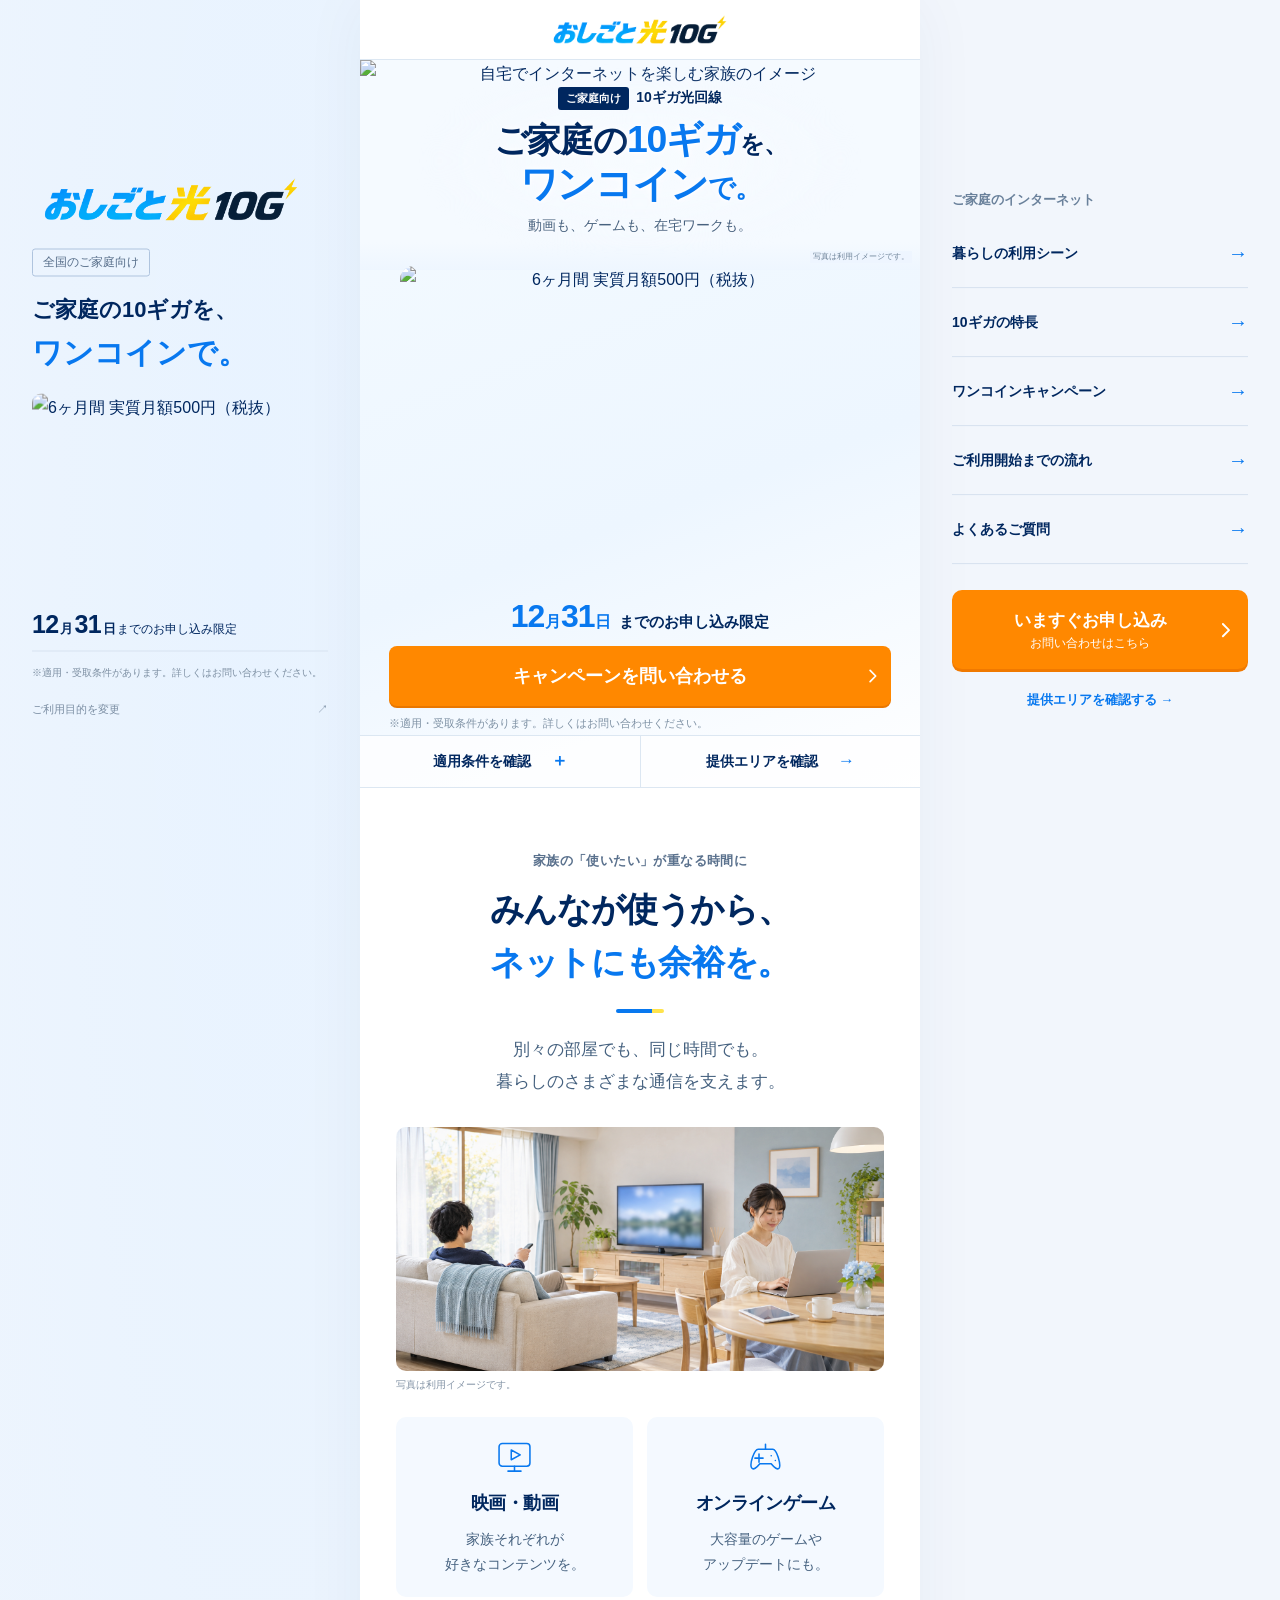
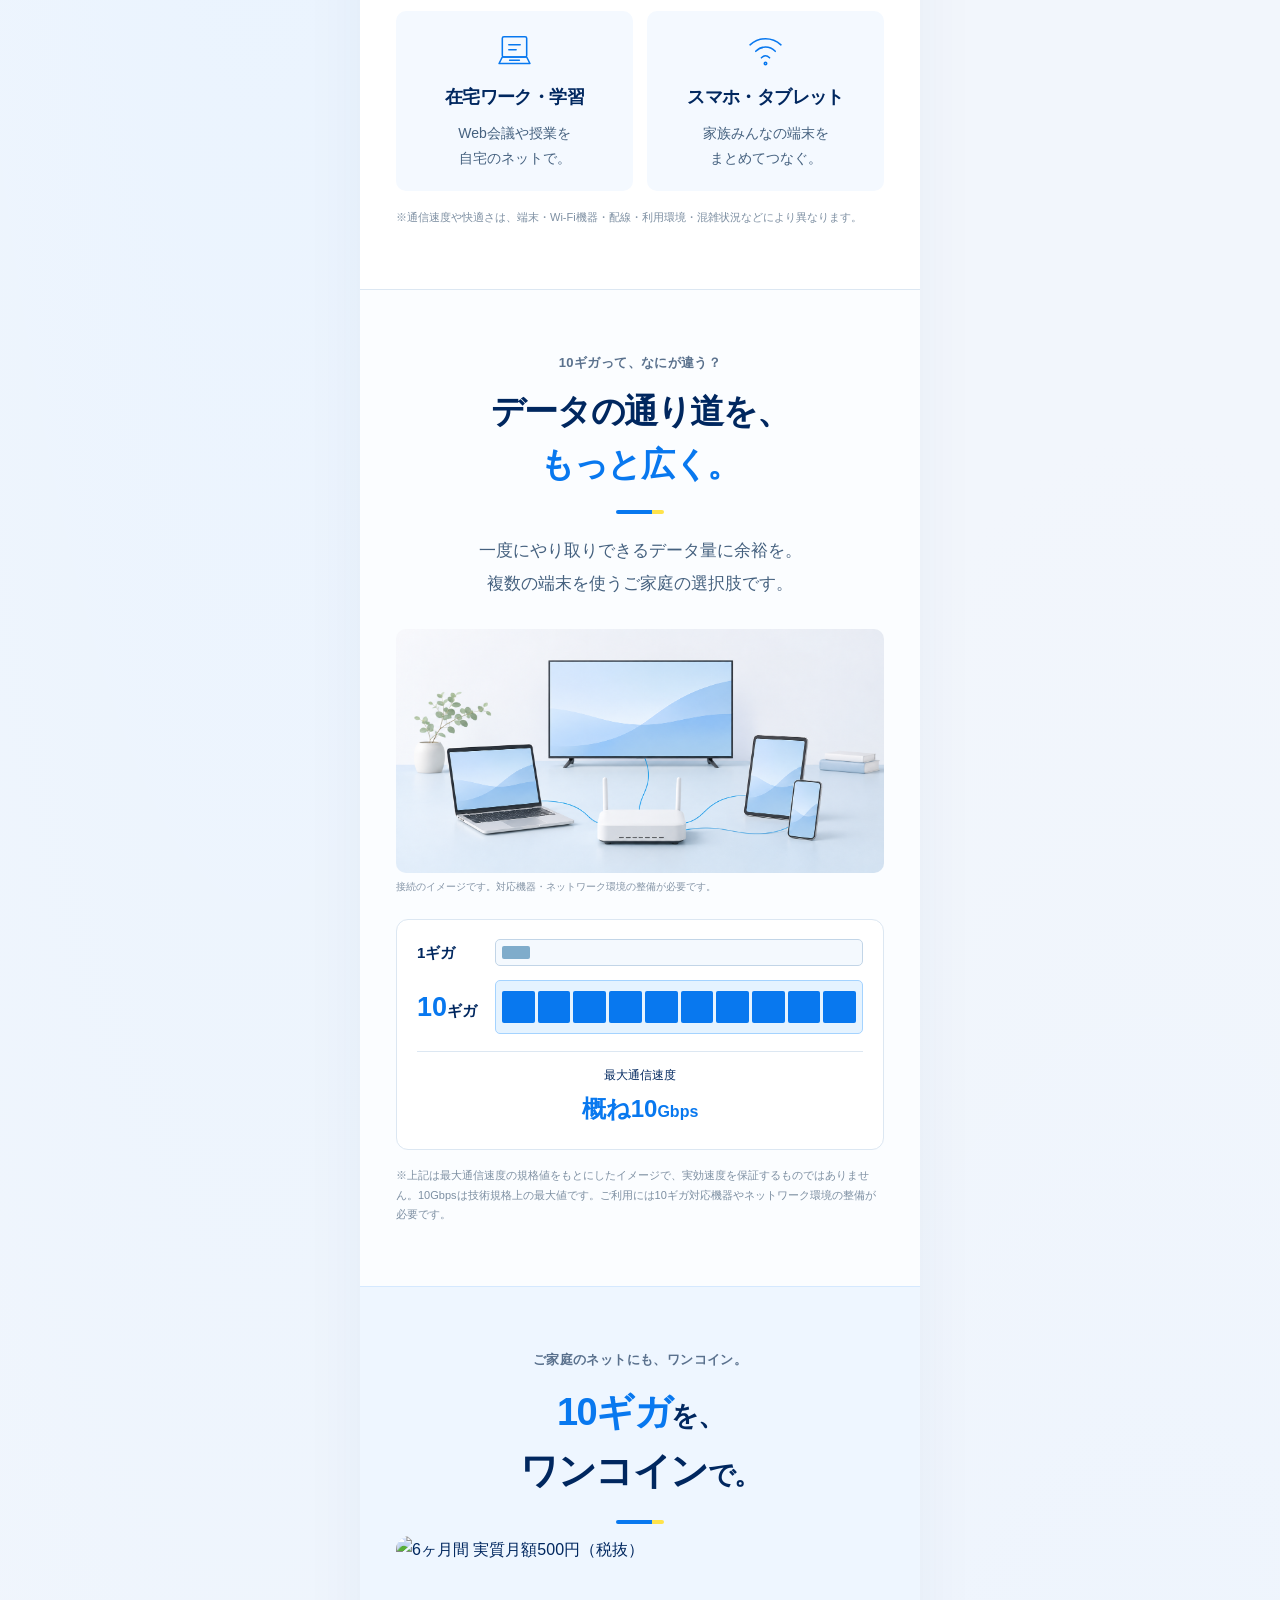
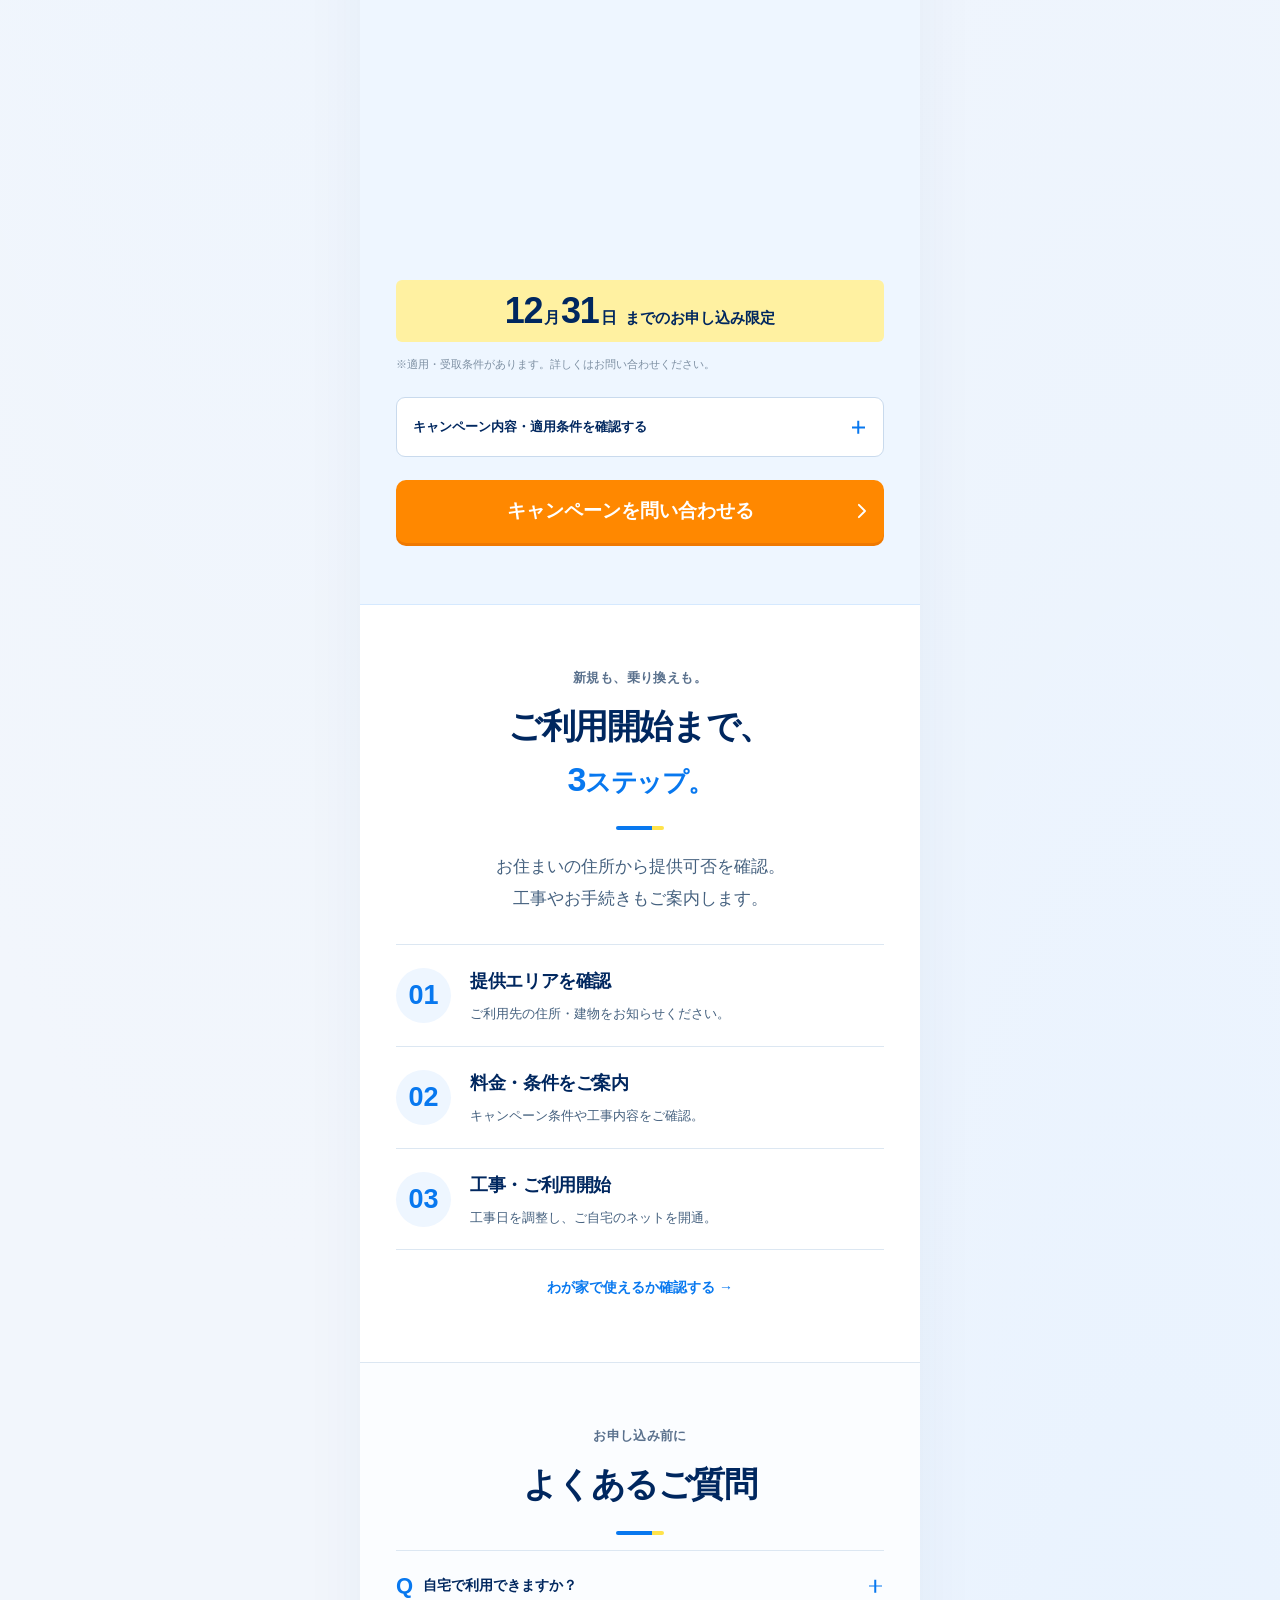
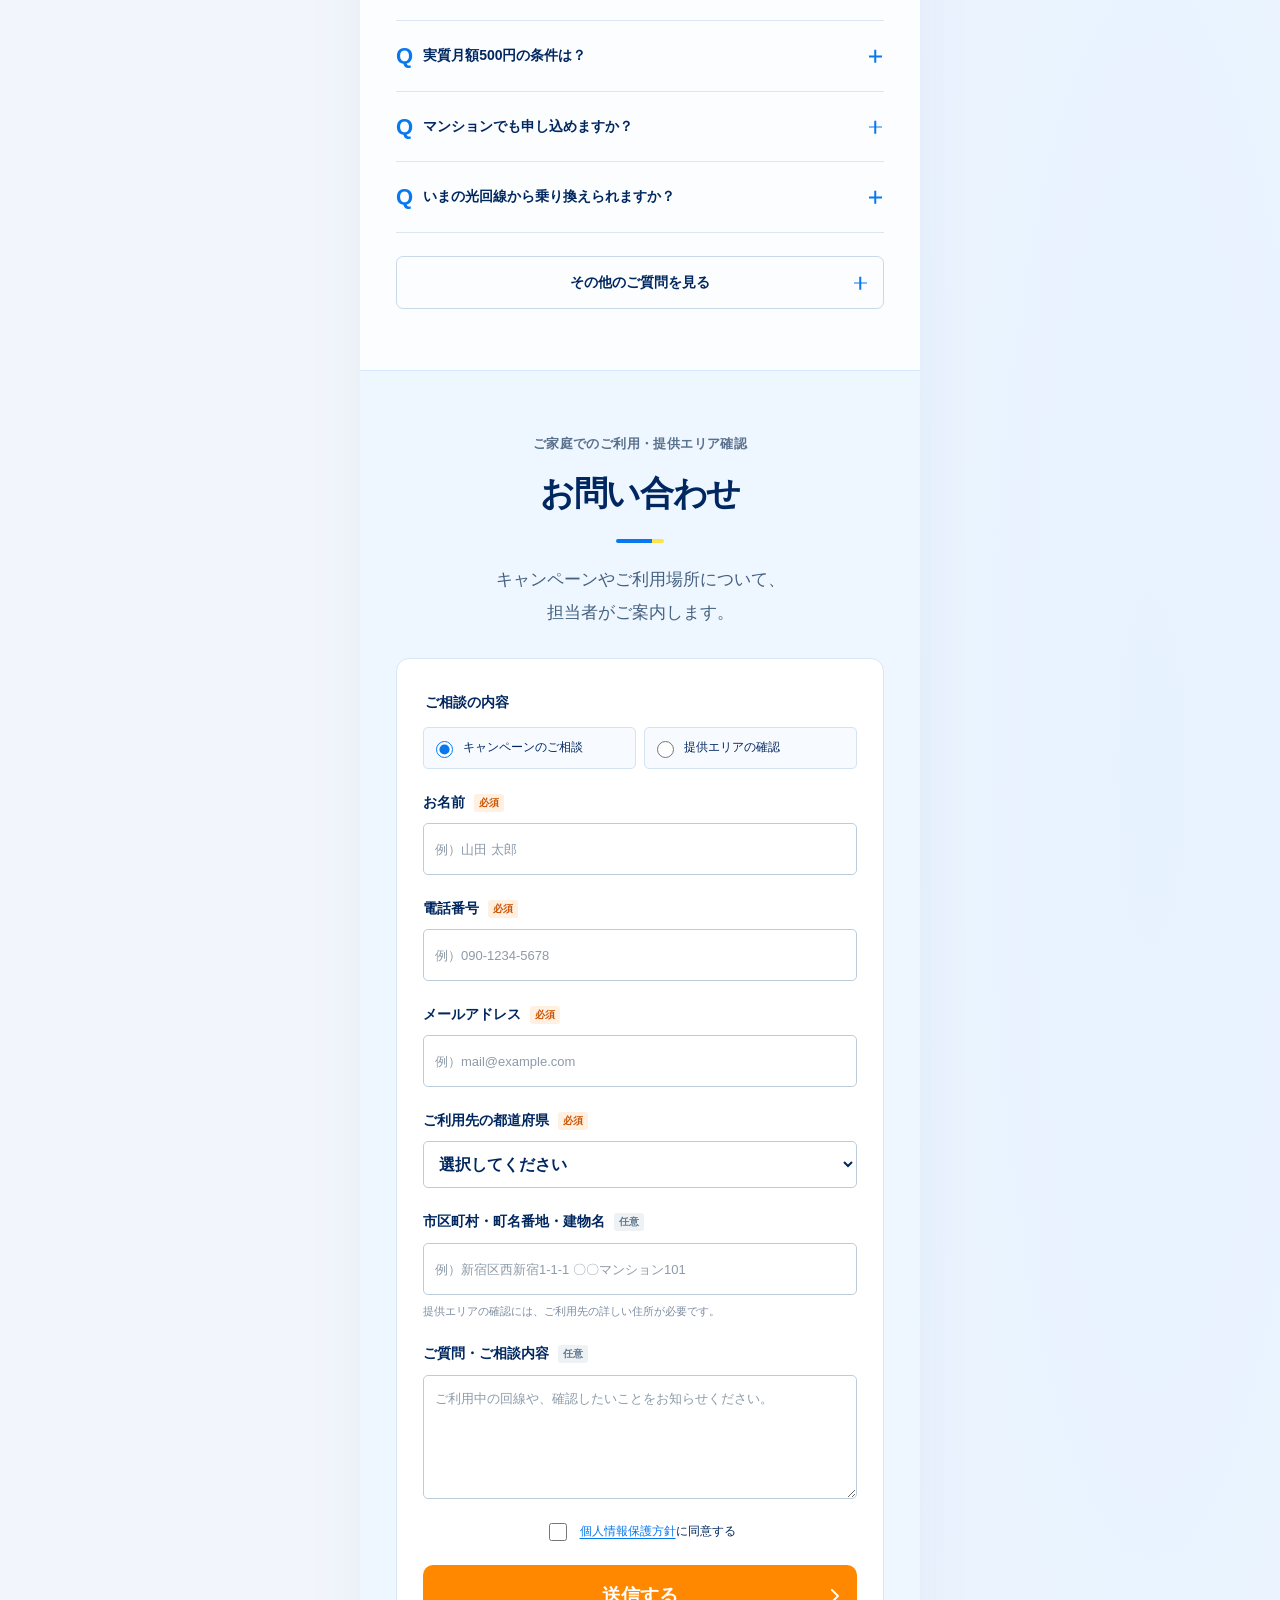
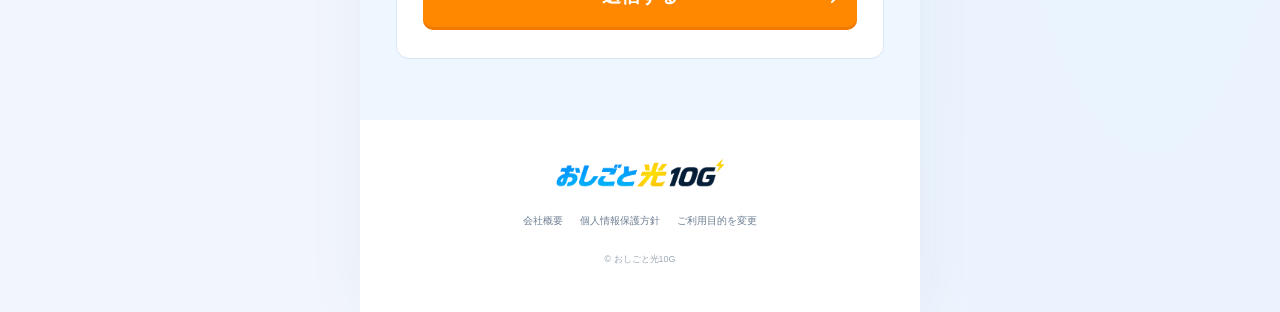
==== household/index.html @ 99aa81a2 "Add nationwide household page and shared form handling" ====
<!doctype html>
<html lang="ja">
<head>
  <meta charset="utf-8">
  <meta name="viewport" content="width=device-width, initial-scale=1">

  <title>ご家庭の10ギガ光回線｜6ヶ月間実質月額500円 おしごと光10G</title>
  <meta name="description" content="動画も、ゲームも、家族みんなのインターネットも。おしごと光10Gのご家庭向けキャンペーン。6ヶ月間実質月額500円（税抜）。適用・受取条件があります。詳しくはお問い合わせください。">
  <link rel="canonical" href="https://oshigoto-hikari.com/household/">
  <link rel="icon" href="../favicon.png">
  <link rel="stylesheet" href="home.css?v=20261106-2">
  <link rel="stylesheet" href="nationwide-offer.css?v=20261109-1">
  <link rel="stylesheet" href="hero-intro.css?v=20261110-4">
  <script src="../audience-config.js?v=20261110-release1" defer></script>
  <script src="home.js?v=20261110-release1" defer></script>
</head>
<body data-campaign-route="nationwide">
  <svg class="svg-definitions" xmlns="http://www.w3.org/2000/svg" aria-hidden="true"><defs>
    <symbol id="arrow" viewBox="0 0 24 24"><path d="m9 5 7 7-7 7"/></symbol>
    <symbol id="play" viewBox="0 0 48 48"><rect x="5" y="8" width="38" height="28" rx="4"/><path d="m20 16 11 6-11 6zM16 42h16m-8-6v6"/></symbol>
    <symbol id="game" viewBox="0 0 48 48"><path d="M15 15h18c5 0 10 19 8 23-2 3-6 0-10-5H17c-4 5-8 8-10 5-3-4 3-23 8-23Z"/><path d="M16 21v10m-5-5h10m10-3h.1m5 6h.1M24 9v6"/></symbol>
    <symbol id="work" viewBox="0 0 48 48"><rect x="9" y="7" width="30" height="25" rx="2"/><path d="M5 40h38l-4-8H9zM18 36h12M17 17h14m-14 6h9"/></symbol>
    <symbol id="wifi" viewBox="0 0 48 48"><path d="M5 17c11-10 27-10 38 0M12 25c7-7 17-7 24 0m-17 8c3-3 7-3 10 0"/><circle cx="24" cy="40" r="1.5"/></symbol>
    <symbol id="check" viewBox="0 0 24 24"><path d="m5 12 4 4L19 6"/></symbol>
  </defs></svg>

  <aside class="desktop-rail left-rail" aria-label="ご家庭向けキャンペーンのご案内">
    <a href="#top" class="rail-logo"><img src="../media-logo.png" alt="おしごと光10G" width="1994" height="373"></a>
    <p class="rail-label">全国のご家庭向け</p>
    <p class="rail-title">ご家庭の10ギガを、<br><em>ワンコインで。</em></p>
    <figure class="nationwide-offer-art nationwide-offer-art--rail"><img src="../assets/nationwide-offer-rich-20261109.png" alt="6ヶ月間 実質月額500円（税抜）" width="1536" height="1024" loading="eager" decoding="async"></figure>
    <p class="rail-deadline"><b><span data-deadline-month>11</span><small>月</small><span data-deadline-day>30</span><small>日</small></b>までのお申し込み限定</p>
    <p class="small-note">※適用・受取条件があります。詳しくはお問い合わせください。</p>
    <a class="purpose-link" href="../?choose=1" data-purpose-link>ご利用目的を変更 <span>↗</span></a>
  </aside>

  <main class="page-column" id="top">
    <header class="site-header"><a href="#top"><img src="../media-logo.png" alt="おしごと光10G" width="1994" height="373"></a><a href="../?choose=1" data-purpose-link>ご利用目的を変更</a></header>

    <section class="hero hero-ad-style" aria-labelledby="hero-heading">
      <div class="hero-copy">
        <p class="hero-audience"><span>ご家庭向け</span> 10ギガ光回線</p>
        <h1 id="hero-heading">ご家庭の<em>10ギガ</em><span class="particle">を、</span><br><span class="hero-catch-main">ワンコイン<span class="particle">で。</span></span></h1>
        <p class="hero-lead">動画も、ゲームも、在宅ワークも。</p>
        <figure class="hero-intro-photo"><img src="../assets/household-hero-family-open-center-20261110.png" alt="自宅でインターネットを楽しむ家族のイメージ" width="1536" height="1024" fetchpriority="high"><figcaption>写真は利用イメージです。</figcaption></figure>
      </div>
      <div class="hero-offer">
        <figure class="nationwide-offer-art nationwide-offer-art--hero"><img src="../assets/nationwide-offer-rich-20261109.png" alt="6ヶ月間 実質月額500円（税抜）" width="1536" height="1024" loading="eager" decoding="async"></figure>
        <p class="deadline"><b><span class="deadline-number" data-deadline-month>11</span><span>月</span><span class="deadline-number" data-deadline-day>30</span><span>日</span></b><span>までのお申し込み限定</span></p>
        <a href="#inquiry" class="cta"><span>キャンペーンを問い合わせる</span><svg><use href="#arrow"/></svg></a>
        <p class="small-note">※適用・受取条件があります。詳しくはお問い合わせください。</p>
      </div>
      <nav class="hero-links" aria-label="キャンペーンの確認"><a href="#campaign-details" data-open-details>適用条件を確認 <span>＋</span></a><a href="#inquiry" data-area-link>提供エリアを確認 <span>→</span></a></nav>
    </section>

    <section class="section everyday-section" id="everyday" aria-labelledby="everyday-heading">
      <div class="section-heading"><p class="eyebrow">家族の「使いたい」が重なる時間に</p><h2 id="everyday-heading">みんなが使うから、<br><em>ネットにも余裕を。</em></h2><p>別々の部屋でも、同じ時間でも。<br>暮らしのさまざまな通信を支えます。</p></div>
      <figure class="section-photo lifestyle-photo"><img src="../media-household-lifestyle-20261106.png" alt="同じリビングでテレビを楽しむ人とノートパソコンを使う人の利用イメージ" width="1536" height="1024" loading="lazy"><figcaption>写真は利用イメージです。</figcaption></figure>
      <div class="usage-grid">
        <article><svg aria-hidden="true"><use href="#play"/></svg><h3>映画・動画</h3><p>家族それぞれが<br>好きなコンテンツを。</p></article>
        <article><svg aria-hidden="true"><use href="#game"/></svg><h3>オンラインゲーム</h3><p>大容量のゲームや<br>アップデートにも。</p></article>
        <article><svg aria-hidden="true"><use href="#work"/></svg><h3>在宅ワーク・学習</h3><p>Web会議や授業を<br>自宅のネットで。</p></article>
        <article><svg aria-hidden="true"><use href="#wifi"/></svg><h3>スマホ・タブレット</h3><p>家族みんなの端末を<br>まとめてつなぐ。</p></article>
      </div>
      <p class="small-note">※通信速度や快適さは、端末・Wi-Fi機器・配線・利用環境・混雑状況などにより異なります。</p>
    </section>

    <section class="section capacity-section" id="speed" aria-labelledby="speed-heading">
      <div class="section-heading"><p class="eyebrow">10ギガって、なにが違う？</p><h2 id="speed-heading">データの通り道を、<br><em>もっと広く。</em></h2><p>一度にやり取りできるデータ量に余裕を。<br>複数の端末を使うご家庭の選択肢です。</p></div>
      <figure class="section-photo devices-photo"><img src="../media-household-devices-20261106.png" alt="ルーターを中心にテレビ、パソコン、タブレット、スマホをつなぐイメージ" width="1536" height="1024" loading="lazy"><figcaption>接続のイメージです。対応機器・ネットワーク環境の整備が必要です。</figcaption></figure>
      <div class="capacity-visual" role="img" aria-label="1ギガと10ギガの通信容量の違いを表すイメージ。最大通信速度の規格値による比較です。"><div class="capacity-row"><span>1ギガ</span><div class="capacity-track small"><i></i></div></div><div class="capacity-row"><span><b>10</b>ギガ</span><div class="capacity-track large"><i></i><i></i><i></i><i></i><i></i><i></i><i></i><i></i><i></i><i></i></div></div><p>最大通信速度 <b>概ね10<span>Gbps</span></b></p></div>
      <p class="small-note">※上記は最大通信速度の規格値をもとにしたイメージで、実効速度を保証するものではありません。10Gbpsは技術規格上の最大値です。ご利用には10ギガ対応機器やネットワーク環境の整備が必要です。</p>
    </section>

    <section class="section campaign-section" id="campaign" aria-labelledby="campaign-heading">
      <div class="section-heading"><p class="eyebrow">ご家庭のネットにも、ワンコイン。</p><h2 id="campaign-heading"><em>10ギガ</em><span class="particle">を、</span><br>ワンコイン<span class="particle">で。</span></h2></div>
      <figure class="nationwide-offer-art nationwide-offer-art--campaign"><img src="../assets/nationwide-offer-rich-20261109.png" alt="6ヶ月間 実質月額500円（税抜）" width="1536" height="1024" loading="lazy" decoding="async"></figure>
      <p class="deadline"><b><span class="deadline-number" data-deadline-month>11</span><span>月</span><span class="deadline-number" data-deadline-day>30</span><span>日</span></b><span>までのお申し込み限定</span></p>
      <p class="small-note">※適用・受取条件があります。詳しくはお問い合わせください。</p>
      <details class="accordion campaign-details" id="campaign-details"><summary>キャンペーン内容・適用条件を確認する<span class="plus" aria-hidden="true"></span></summary><div class="accordion-body"><h3>ご家庭向けキャンペーン</h3><dl class="campaign-table"><div><dt>キャンペーン期間中の実質月額</dt><dd><strong>6ヶ月間 500円（税抜）</strong></dd></div><div><dt>お申し込み期限</dt><dd><span data-deadline-full>11月30日</span>まで</dd></div><div><dt>7ヶ月目以降の料金</dt><dd>お問い合わせ時にご案内</dd></div></dl><h3>適用・受取条件について</h3><p>キャンペーンの適用・受け取りには条件があります。対象となるお申し込み内容、必要な手続きなど、詳しくはお問い合わせください。</p><p>提供可否や工事内容は、ご利用先の住所・建物設備を確認してご案内します。</p></div></details>
      <a class="cta" href="#inquiry"><span>キャンペーンを問い合わせる</span><svg><use href="#arrow"/></svg></a>
    </section>

    <section class="section flow-section" id="flow" aria-labelledby="flow-heading">
      <div class="section-heading"><p class="eyebrow">新規も、乗り換えも。</p><h2 id="flow-heading">ご利用開始まで、<br><em>3<span class="unit">ステップ。</span></em></h2><p>お住まいの住所から提供可否を確認。<br>工事やお手続きもご案内します。</p></div>
      <ol class="steps"><li><span>01</span><div><h3>提供エリアを確認</h3><p>ご利用先の住所・建物をお知らせください。</p></div></li><li><span>02</span><div><h3>料金・条件をご案内</h3><p>キャンペーン条件や工事内容をご確認。</p></div></li><li><span>03</span><div><h3>工事・ご利用開始</h3><p>工事日を調整し、ご自宅のネットを開通。</p></div></li></ol>
      <a class="text-link" href="#inquiry" data-area-link>わが家で使えるか確認する <span>→</span></a>
    </section>

    <section class="section faq-section" id="faq" aria-labelledby="faq-heading">
      <div class="section-heading"><p class="eyebrow">お申し込み前に</p><h2 id="faq-heading">よくあるご質問</h2></div>
      <div class="faq-list">
        <details class="accordion"><summary><span class="q">Q</span>自宅で利用できますか？<span class="plus" aria-hidden="true"></span></summary><div class="accordion-body"><p>ご家庭での新規導入・お乗り換えをご相談いただけます。提供エリア内でも、お住まいの住所や建物設備により提供できない場合があります。まずはご利用先の住所をお知らせください。</p></div></details>
        <details class="accordion"><summary><span class="q">Q</span>実質月額500円の条件は？<span class="plus" aria-hidden="true"></span></summary><div class="accordion-body"><p>6ヶ月間実質月額500円（税抜）のキャンペーンです。適用・受取条件があります。お申し込み期限は<span data-deadline-full>11月30日</span>までです。対象となるお申し込み内容や、必要な手続きなどはお問い合わせ時にご案内します。</p><a href="#campaign-details" class="text-link" data-open-details>キャンペーン条件を確認する →</a></div></details>
        <details class="accordion"><summary><span class="q">Q</span>マンションでも申し込めますか？<span class="plus" aria-hidden="true"></span></summary><div class="accordion-body"><p>集合住宅でのご利用もご相談いただけます。提供可否や必要な工事は、住所・建物設備・配線状況などを確認してご案内します。賃貸住宅では、工事について管理会社や所有者の許可が必要になる場合があります。</p></div></details>
        <details class="accordion"><summary><span class="q">Q</span>いまの光回線から乗り換えられますか？<span class="plus" aria-hidden="true"></span></summary><div class="accordion-body"><p>お乗り換えもご相談いただけます。現在の回線や契約内容によって、手続きや工事の要否が異なります。ご利用中のサービス名をお知らせください。現在の回線は、切り替え方法をご確認のうえ解約手続きを進めてください。</p></div></details>
      </div>
      <details class="more-faq"><summary>その他のご質問を見る <span class="plus" aria-hidden="true"></span></summary><div class="faq-list">
        <details class="accordion"><summary><span class="q">Q</span>10ギガなら常に10Gbpsで使えますか？<span class="plus" aria-hidden="true"></span></summary><div class="accordion-body"><p>10Gbpsは技術規格上の最大値です。実効速度は、端末・配線・Wi-Fi機器・利用環境・混雑状況などによって変わり、常に10Gbpsで通信できることを保証するものではありません。</p></div></details>
        <details class="accordion"><summary><span class="q">Q</span>手持ちのルーターを使えますか？<span class="plus" aria-hidden="true"></span></summary><div class="accordion-body"><p>10ギガの通信に対応したルーターや配線などが必要です。現在の機器を使えるかは機種・接続方式によって異なるため、ご利用機器をお知らせください。</p></div></details>
        <details class="accordion"><summary><span class="q">Q</span>スマホやテレビもつなげられますか？<span class="plus" aria-hidden="true"></span></summary><div class="accordion-body"><p>Wi-Fiや有線LANに対応したスマホ、タブレット、テレビ、ゲーム機などの利用を想定しています。機器ごとの対応状況や設定、ネットワーク環境の整備が必要です。</p></div></details>
        <details class="accordion"><summary><span class="q">Q</span>開通までどのくらいかかりますか？<span class="plus" aria-hidden="true"></span></summary><div class="accordion-body"><p>ご利用先の設備や工事の混雑状況などによって異なります。お住まいの住所、ご希望の利用開始時期をお知らせいただき、工事日程を確認してご案内します。</p></div></details>
        <details class="accordion"><summary><span class="q">Q</span>7ヶ月目以降の料金は？<span class="plus" aria-hidden="true"></span></summary><div class="accordion-body"><p>7ヶ月目以降の月額料金や、契約に関する費用はお問い合わせ時にまとめてご案内します。お申し込み前に、適用条件とあわせてご確認ください。</p></div></details>
        <details class="accordion"><summary><span class="q">Q</span>問い合わせ時に何を伝えればよいですか？<span class="plus" aria-hidden="true"></span></summary><div class="accordion-body"><p>ご利用予定の住所、現在の回線、ご希望の利用開始時期をお知らせいただくとスムーズです。工事や機器について気になることがあれば、あわせてお伝えください。</p></div></details>
      </div></details>
    </section>

    <section class="section inquiry-section" id="inquiry" aria-labelledby="inquiry-heading">
      <div class="section-heading"><p class="eyebrow">ご家庭でのご利用・提供エリア確認</p><h2 id="inquiry-heading">お問い合わせ</h2><p>キャンペーンやご利用場所について、<br>担当者がご案内します。</p></div>
      <form id="household-form" class="household-form" action="#" method="post" data-webhook="https://hooks.zapier.com/hooks/catch/12525485/4hcni68/">
        <fieldset class="inquiry-types"><legend>ご相談の内容</legend><label><input type="radio" name="inquiryType" value="consultation" checked><span>キャンペーンのご相談</span></label><label><input type="radio" name="inquiryType" value="area"><span>提供エリアの確認</span></label></fieldset>
        <label for="home-name">お名前 <span class="required">必須</span><input id="home-name" name="name" autocomplete="name" placeholder="例）山田 太郎" maxlength="100" required></label>
        <label for="home-phone">電話番号 <span class="required">必須</span><input id="home-phone" name="phone" type="tel" autocomplete="tel" placeholder="例）090-1234-5678" maxlength="25" required></label>
        <label for="home-email">メールアドレス <span class="required">必須</span><input id="home-email" name="email" type="email" autocomplete="email" placeholder="例）mail@example.com" maxlength="200" required></label>
        <label for="home-prefecture">ご利用先の都道府県 <span class="required">必須</span><select id="home-prefecture" name="prefecture" autocomplete="address-level1" required><option value="">選択してください</option></select></label>
        <label for="home-address">市区町村・町名番地・建物名 <span id="address-required" class="optional">任意</span><input id="home-address" name="address" autocomplete="street-address" placeholder="例）新宿区西新宿1-1-1 〇〇マンション101" maxlength="300"></label>
        <p class="field-note">提供エリアの確認には、ご利用先の詳しい住所が必要です。</p>
        <label for="home-message">ご質問・ご相談内容 <span class="optional">任意</span><textarea id="home-message" name="message" rows="4" placeholder="ご利用中の回線や、確認したいことをお知らせください。" maxlength="2000"></textarea></label>
        <label class="privacy-check"><input type="checkbox" name="privacyConsent" required><span><a href="https://012grp.co.jp/policy" target="_blank" rel="noopener noreferrer">個人情報保護方針</a>に同意する</span></label>
        <input type="hidden" name="audience_type" value="personal"><input type="hidden" name="campaign_route" value="nationwide"><input type="hidden" name="ads_conversion_eligible" value="false">
        <p class="form-status" role="status" aria-live="polite"></p>
        <button class="cta submit-cta" type="submit"><span>送信する</span><svg><use href="#arrow"/></svg></button>
      </form>
    </section>
    <footer class="site-footer"><img src="../media-logo.png" alt="おしごと光10G" width="1994" height="373" loading="lazy"><nav aria-label="運営情報"><a href="https://012cloud.jp/company" target="_blank" rel="noopener noreferrer">会社概要</a><a href="https://012grp.co.jp/policy" target="_blank" rel="noopener noreferrer">個人情報保護方針</a><a href="../?choose=1" data-purpose-link>ご利用目的を変更</a></nav><small>© おしごと光10G</small></footer>
  </main>

  <aside class="desktop-rail right-rail" aria-label="ページ内メニュー"><p class="rail-menu-title">ご家庭のインターネット</p><nav><a href="#everyday">暮らしの利用シーン <span>→</span></a><a href="#speed">10ギガの特長 <span>→</span></a><a href="#campaign">ワンコインキャンペーン <span>→</span></a><a href="#flow">ご利用開始までの流れ <span>→</span></a><a href="#faq">よくあるご質問 <span>→</span></a></nav><a class="cta rail-cta" href="#inquiry"><span>いますぐお申し込み<small>お問い合わせはこちら</small></span><svg><use href="#arrow"/></svg></a><a class="rail-area" href="#inquiry" data-area-link>提供エリアを確認する →</a></aside>
  <div class="mobile-sticky"><a href="#inquiry" class="sticky-area" data-area-link>提供エリアを<br><strong>確認する</strong></a><a href="#inquiry" class="sticky-cta"><strong>いますぐお申し込み</strong><span>お問い合わせはこちら</span><svg><use href="#arrow"/></svg></a></div>
</body>
</html>
---- household/home.css ----
@charset "UTF-8";
:root{--navy:#00275f;--blue:#0878ef;--pale:#eef6ff;--yellow:#ffe34b;--orange:#ff8800;--ink:#45617f;--line:#dce7f2;--font:"Noto Sans JP","Hiragino Kaku Gothic ProN","Hiragino Sans",Meiryo,sans-serif}
*{box-sizing:border-box}html{scroll-behavior:smooth;scroll-padding-top:28px}body{margin:0;background:#f1f6fc;color:var(--navy);font-family:var(--font);font-feature-settings:"palt";line-height:1.8;-webkit-text-size-adjust:100%}a{color:inherit;text-decoration:none}a,button,input,textarea,select,summary{-webkit-tap-highlight-color:transparent}a:focus-visible,button:focus-visible,input:focus-visible,textarea:focus-visible,select:focus-visible,summary:focus-visible{outline:3px solid #ffbb26;outline-offset:4px}button,input,select,textarea{font:inherit}button{cursor:pointer}img{display:block;max-width:100%;height:auto}svg{display:block;fill:none;stroke:currentColor;stroke-width:2.2;stroke-linecap:round;stroke-linejoin:round}.svg-definitions{position:absolute;width:0;height:0;overflow:hidden}h1,h2,h3,p,figure{margin:0}em{font-style:normal;color:var(--blue)}.page-column{width:min(100%,560px);margin:0 auto;background:#fff;box-shadow:0 0 50px #00265d0b}.site-header{height:78px;display:flex;align-items:center;justify-content:space-between;gap:15px;padding:16px 24px;border-bottom:1px solid var(--line);background:#fff}.site-header img{width:210px}.site-header>a:last-child{font-size:10px;color:#61778e;white-space:nowrap;text-decoration:underline;text-underline-offset:4px}.hero{background:linear-gradient(180deg,#f6fbff 0,#fff 66%);overflow:hidden}.hero-copy{padding:32px 25px 23px;text-align:center}.hero-audience{font-size:15px;font-weight:700;letter-spacing:.03em}.hero-audience span{display:inline-block;margin-right:7px;padding:2px 9px;background:var(--navy);color:#fff;border-radius:4px;font-size:12px}h1{font-size:34px;line-height:1.5;font-weight:900;letter-spacing:-.045em;margin:16px -9px 13px}h1 em{font-size:1.25em}.particle{font-size:.72em}.hero-lead{font-size:16px;line-height:1.85;color:var(--ink)}.hero-family{position:relative;isolation:isolate}.hero-family:after{content:"";position:absolute;left:0;bottom:-1px;right:0;height:28px;background:linear-gradient(transparent,#fff)}.hero-family>img{width:100%;aspect-ratio:1.6;object-fit:cover;object-position:center 48%}.hero-family figcaption{position:absolute;bottom:10px;right:15px;font-size:9px;color:#5a6a75;z-index:1}.hero-offer{position:relative;margin:0 24px;padding:23px 0 20px;text-align:center}.offer-name{font-size:17px;font-weight:800;letter-spacing:-.025em}.offer-name>span{font-size:20px;color:var(--blue)}.hero-price{display:flex;justify-content:center;align-items:center;gap:8px;margin:8px 0 13px;line-height:1}.price-caption{font-size:16px;line-height:1.7;text-align:left;font-weight:800}.price-caption b{font-size:24px}.hero-price>strong{font:900 108px/.95 Arial,sans-serif;letter-spacing:-.07em;color:var(--blue);padding-right:3px}.price-unit{align-self:flex-end;margin-bottom:5px;font-size:38px;font-weight:800;line-height:1.2;text-align:center}.price-unit small{font-size:11px;display:block;font-weight:400}.deadline{display:flex;align-items:baseline;justify-content:center;gap:8px;color:var(--navy);margin:13px 0 18px;padding:7px 5px;background:#fff1a1;border-radius:6px;line-height:1.35;font-weight:800;font-size:14px}.deadline>b{font-family:Arial,var(--font);font-size:31px;letter-spacing:-.035em;white-space:nowrap}.deadline>b span{font:800 16px var(--font);margin:0 2px}.cta{position:relative;display:flex;min-height:62px;align-items:center;justify-content:center;padding:17px 35px 17px 15px;border:0;border-radius:10px;background:var(--orange);color:#fff;font-size:17px;line-height:1.5;text-align:center;font-weight:800;box-shadow:0 3px 0 #f07900}.cta svg{position:absolute;right:12px;top:50%;transform:translateY(-50%);width:21px;height:21px}.cta:hover,.sticky-cta:hover{background:#f47c00}.small-note{font-size:11px;line-height:1.8;color:#7d8fa2;font-weight:400;text-align:left}.hero-offer .small-note{margin-top:15px}.hero-links{display:grid;grid-template-columns:1fr 1fr;border-top:1px solid var(--line);border-bottom:1px solid var(--line);font-size:13px;font-weight:700}.hero-links>a{display:flex;align-items:center;justify-content:center;gap:20px;padding:15px 8px}.hero-links>a+a{border-left:1px solid var(--line)}.hero-links span{color:var(--blue);font-size:17px}.section{padding:54px 26px}.section-heading{text-align:center;margin-bottom:29px}.eyebrow{font-size:13px;letter-spacing:.03em;color:#5a718d;font-weight:700;margin-bottom:11px}h2{font-size:29px;font-weight:900;letter-spacing:-.04em;line-height:1.55}h2:after{content:"";display:block;margin:20px auto 0;width:48px;height:4px;border-radius:4px;background:linear-gradient(90deg,var(--blue) 75%,var(--yellow) 75%)}h2 .unit{font-size:.76em}.section-heading>p:last-child:not(.eyebrow){margin-top:21px;font-size:15px;color:var(--ink);line-height:1.9}.usage-grid{display:grid;grid-template-columns:1fr 1fr;gap:14px}.usage-grid article{padding:22px 8px 20px;background:#f4f9ff;text-align:center;border-radius:10px}.usage-grid svg{width:45px;height:45px;margin:0 auto 13px;color:var(--blue);stroke-width:1.9}.usage-grid h3{font-size:16px;font-weight:800;letter-spacing:-.035em}.usage-grid p{font-size:13px;color:var(--ink);line-height:1.8;margin-top:7px}.everyday-section>.small-note{margin-top:17px}.capacity-section{border-top:1px solid var(--line);background:#fbfdff}.capacity-visual{padding:27px 22px 25px;background:white;border:1px solid var(--line);border-radius:12px}.capacity-row{display:flex;align-items:center;gap:13px}.capacity-row+.capacity-row{margin-top:20px}.capacity-row>span{font-weight:800;font-size:15px;width:65px;flex-shrink:0;white-space:nowrap}.capacity-row>span b{font-size:27px;font-family:Arial,sans-serif;color:var(--blue)}.capacity-track{display:flex;flex:1;gap:3px;border:1px solid #c2d5e7;border-radius:5px;padding:6px;background:#f4f9fe}.capacity-track i{background:#7faccb;flex:0 0 8%;border-radius:2px;height:13px}.capacity-track.large{padding:10px 6px;border-color:#a4d3ff;background:#e5f3ff}.capacity-track.large i{background:var(--blue);height:32px;flex:1}.capacity-visual>p{border-top:1px solid var(--line);padding-top:18px;margin-top:22px;font-size:12px;text-align:center}.capacity-visual>p b{font-size:24px;display:block;color:var(--blue)}.capacity-visual>p b span{font-size:16px}.capacity-section>.small-note{margin-top:16px}.campaign-section{background:var(--pale);border-block:1px solid #d5e9ff}.campaign-section .section-heading{margin-bottom:12px}.campaign-section h2{font-size:33px}.campaign-price-image{width:100%;border-radius:12px}.campaign-section .deadline{margin:19px 0 13px;font-size:13px}.campaign-section>.small-note{margin-bottom:22px}.campaign-section>.cta{margin-top:23px}.accordion{border-bottom:1px solid var(--line)}summary{list-style:none;cursor:pointer;position:relative}summary::-webkit-details-marker{display:none}.accordion>summary{display:flex;align-items:center;gap:10px;padding:20px 29px 20px 0;font-size:15px;font-weight:700;line-height:1.7}.plus{position:absolute;right:1px;top:50%;width:15px;height:15px;transform:translateY(-50%);flex-shrink:0}.plus:before,.plus:after{content:"";display:block;position:absolute;top:7px;left:1px;width:13px;height:1.5px;background:var(--blue)}.plus:after{transform:rotate(90deg);transition:transform .2s}details[open]>summary>.plus:after{transform:rotate(0deg)}.accordion-body{padding:0 0 23px 0;color:var(--ink);font-size:14px;line-height:1.95}.accordion-body h3{font-size:15px;margin:5px 0 10px;color:var(--navy)}.accordion-body p+p{margin-top:10px}.accordion-body ul{padding-left:20px}.accordion-body strong{color:var(--navy)}.campaign-details{background:#fff;border:1px solid #c9daed;border-radius:9px;padding:0 16px}.campaign-details>summary{padding-block:18px;font-size:13px}.campaign-table{margin:17px 0 22px;font-size:12px}.campaign-table>div{display:grid;grid-template-columns:1fr 1fr;gap:8px;padding:12px 0;border-top:1px solid var(--line)}.campaign-table dd{margin:0;text-align:right;color:var(--navy)}.steps{list-style:none;padding:0;margin:0}.steps>li{display:flex;gap:19px;align-items:center;padding:20px 0;border-bottom:1px solid var(--line)}.steps>li:first-child{border-top:1px solid var(--line)}.steps>li>span{font:700 27px Arial,sans-serif;color:var(--blue);background:var(--pale);border-radius:50%;width:55px;height:55px;display:grid;place-items:center;flex-shrink:0}.steps h3{font-size:18px;letter-spacing:-.02em}.steps p{margin-top:5px;color:var(--ink);font-size:13px}.text-link{display:inline-block;color:var(--blue);font-size:14px;font-weight:700;text-underline-offset:4px}.flow-section>.text-link{display:block;text-align:center;margin-top:25px}.faq-section{background:#fbfdff;border-top:1px solid var(--line)}.faq-section .section-heading{margin-bottom:15px}.faq-list .accordion:first-child{border-top:1px solid var(--line)}.faq-list .accordion>summary{font-size:14px;padding-block:20px}.q{font:700 22px Arial,sans-serif;color:var(--blue);align-self:flex-start;line-height:1.3;padding-top:1px}.faq-list .accordion-body{font-size:13px;padding-left:28px}.accordion-body .text-link{font-size:12px;margin-top:13px}.more-faq{margin-top:23px}.more-faq>summary{border:1px solid #cad9e9;border-radius:7px;text-align:center;padding:13px 30px;font-size:14px;font-weight:700}.more-faq>summary .plus{right:15px}.more-faq[open]>.faq-list{margin-top:18px}.inquiry-section{background:var(--pale);border-top:1px solid #d4e8ff}.household-form{display:grid;gap:21px;padding:25px 21px 29px;border-radius:13px;background:#fff;border:1px solid #d9e6f5}.household-form>label{display:block;font-size:14px;font-weight:700}.required,.optional{display:inline-block;vertical-align:1px;padding:1px 5px;margin-left:5px;border-radius:3px;font-size:10px;line-height:1.6}.required{color:#cc5300;background:#fff0e2}.optional{color:#63798e;background:#eef2f5}input:not([type=checkbox]):not([type=radio]):not([type=hidden]),select,textarea{display:block;width:100%;border:1px solid #bdccdb;background:#fff;border-radius:5px;padding:13px 11px;color:var(--navy);font-size:16px;margin-top:8px;line-height:1.5}input::placeholder,textarea::placeholder{color:#8d9aa8;font-size:13px;font-weight:400}textarea{resize:vertical;min-height:115px}.inquiry-types{padding:0;margin:0;border:0;display:grid;grid-template-columns:1fr;gap:8px}.inquiry-types legend{font-size:14px;font-weight:700;margin-bottom:12px}.inquiry-types label{font-size:13px;display:flex;align-items:center;gap:7px;background:#f7faff;border:1px solid #d5e2ef;padding:10px;border-radius:5px;cursor:pointer}.inquiry-types input{accent-color:var(--blue);width:17px;height:17px;flex-shrink:0}.field-note{font-size:11px;color:#7c8da0;line-height:1.7;margin-top:-14px}.privacy-check{display:flex!important;gap:10px;align-items:center;justify-content:center;font-size:12px!important;font-weight:400!important;line-height:1.7}.privacy-check input{width:18px;height:18px;flex-shrink:0;accent-color:var(--blue)}.privacy-check a{color:var(--blue);text-decoration:underline;text-underline-offset:3px}.submit-cta{width:100%;padding-inline:35px;font-size:18px}.form-status{font-size:13px;line-height:1.9;padding:0;color:var(--ink)}.form-status:empty{display:none}.form-status:not(:empty){padding:15px;background:#f0f7ff;border:1px solid #bbd8f7;border-radius:5px}.site-footer{text-align:center;padding:35px 20px 110px;background:#fff}.site-footer>img{width:185px;margin:0 auto 22px}.site-footer nav{display:flex;flex-wrap:wrap;justify-content:center;gap:8px 17px;font-size:10px;color:#6c7e92}.site-footer>small{display:block;font-size:9px;color:#9aa6b3;margin-top:21px}.desktop-rail{display:none}.mobile-sticky{position:fixed;bottom:0;left:50%;transform:translateX(-50%);width:min(100%,560px);padding:8px 10px max(8px,env(safe-area-inset-bottom));display:grid;grid-template-columns:1fr 1.9fr;gap:8px;z-index:20;background:#ffffffed;border-top:1px solid #dce6f1;box-shadow:0 -3px 15px #16395e08}.sticky-area{display:flex;flex-direction:column;justify-content:center;align-items:center;border:1px solid var(--blue);border-radius:8px;line-height:1.55;background:#fff;color:var(--blue);font-size:11px}.sticky-area strong{font-size:15px}.sticky-cta{position:relative;display:flex;flex-direction:column;align-items:center;justify-content:center;min-height:61px;border-radius:8px;background:var(--orange);color:#fff;line-height:1.65;padding:8px 22px 8px 8px}.sticky-cta strong{font-size:14px;font-weight:800;white-space:nowrap}.sticky-cta>span{font-size:11px}.sticky-cta svg{position:absolute;right:6px;top:50%;transform:translateY(-50%);width:18px;height:18px}
@media(min-width:480px){h1{font-size:40px}.hero-copy{padding-block:37px 28px}.hero-lead{font-size:17px}.hero-price>strong{font-size:130px}.price-caption{font-size:19px}.price-unit{font-size:45px}.section{padding:61px 36px}h2{font-size:34px}.section-heading>p:last-child:not(.eyebrow){font-size:17px}.usage-grid article{padding-block:27px}.usage-grid h3{font-size:18px}.usage-grid p{font-size:14px}.campaign-section h2{font-size:38px}.cta{font-size:19px}.hero-offer{margin-inline:32px}.deadline{font-size:16px}.deadline>b{font-size:36px}.hero-links{font-size:14px}.inquiry-types{grid-template-columns:1fr 1fr}.inquiry-types label{font-size:12px;padding:9px 7px}.household-form{padding:31px 26px}.sticky-cta strong{font-size:17px}.sticky-cta>span{font-size:12px}.sticky-area strong{font-size:16px}.site-header img{width:232px}.site-header>a:last-child{font-size:11px}.campaign-section .deadline{font-size:15px}}
@media(min-width:1180px){body{background:radial-gradient(ellipse at 20% 8%,#e8f3ff 0,transparent 45%),radial-gradient(ellipse at 90% 83%,#e7f2ff 0,transparent 45%),#f2f6fc}.page-column{box-shadow:0 0 60px #0b42710d;min-height:100vh}.desktop-rail{display:block;position:fixed;top:50%;transform:translateY(-50%);width:calc((100vw - 560px)/2 - 64px);max-width:300px;z-index:5}.left-rail{right:calc(50% + 312px)}.right-rail{left:calc(50% + 312px)}.rail-logo img{width:100%;max-width:278px}.rail-label{display:inline-block;font-size:12px;border:1px solid #afc4de;color:#566d89;padding:2px 10px;border-radius:3px;margin-top:23px}.rail-title{font-size:22px;font-weight:800;line-height:1.7;margin:14px 0}.rail-title em{font-size:1.35em}.rail-price{display:flex;align-items:baseline;flex-wrap:wrap;gap:0 4px;line-height:1.4;margin-top:21px}.rail-price>span:first-child{width:100%;font-size:15px;font-weight:700}.rail-price>strong{font:800 76px/1.1 Arial,sans-serif;letter-spacing:-.06em;color:var(--blue)}.rail-price strong small{font-size:27px;margin-left:7px;letter-spacing:0}.rail-price>span:last-child{font-size:10px}.rail-deadline{font-size:12px;line-height:1.7;padding:10px 0 12px;border-bottom:1px solid #d7e2f0;margin:8px 0 12px}.rail-deadline b{font:700 25px Arial,sans-serif;letter-spacing:-.03em;white-space:nowrap}.rail-deadline small{font:700 13px var(--font);margin-inline:2px}.left-rail>.small-note{font-size:10px}.purpose-link{font-size:11px;display:flex;justify-content:space-between;padding:18px 0 7px;color:#7b8ea3}.rail-menu-title{font-size:13px;color:#6a819b;font-weight:700;margin-bottom:8px}.right-rail nav>a{display:flex;justify-content:space-between;align-items:center;padding:16px 0;border-bottom:1px solid #d6e1ef;font-size:14px;font-weight:700;gap:10px}.right-rail nav>a span{font-size:20px;font-weight:400;color:var(--blue)}.rail-cta{margin-top:26px;min-height:79px;padding:14px 28px 14px 8px;font-size:17px;line-height:1.6}.rail-cta small{display:block;font-size:12px;font-weight:500}.rail-area{display:block;text-align:center;margin-top:19px;font-size:13px;font-weight:700;color:var(--blue)}.mobile-sticky{display:none}.site-footer{padding-bottom:45px}.site-header>a:last-child{display:none}.site-header{justify-content:center}}
@media(min-width:1550px){.desktop-rail{max-width:340px}.left-rail{right:calc(50% + 340px)}.right-rail{left:calc(50% + 340px)}.rail-title{font-size:26px}.rail-price>strong{font-size:88px}.right-rail nav>a{font-size:16px}.rail-cta{font-size:20px}.rail-cta small{font-size:14px}.rail-deadline{font-size:14px}}
@media(max-width:359px){.site-header{padding-inline:17px;height:68px}.site-header img{width:176px}.site-header>a:last-child{font-size:9px}h1{font-size:29px}.hero-copy{padding-inline:17px}.hero-audience{font-size:13px}.hero-lead{font-size:14px}.hero-offer{margin-inline:19px}.offer-name{font-size:15px}.offer-name>span{font-size:18px}.hero-price{gap:6px}.hero-price>strong{font-size:91px}.price-caption{font-size:13px}.price-caption b{font-size:20px}.price-unit{font-size:32px}.price-unit small{font-size:10px}.deadline{gap:5px;font-size:11px}.deadline>b{font-size:29px}.deadline>b span{font-size:14px}.cta{font-size:14px;min-height:58px}.hero-links{font-size:11px}.hero-links>a{gap:11px}.section{padding:45px 20px}h2{font-size:26px}.eyebrow{font-size:11px}.section-heading>p:last-child:not(.eyebrow){font-size:13px}.usage-grid{gap:10px}.usage-grid h3{font-size:14px}.usage-grid p{font-size:12px}.capacity-visual{padding-inline:15px}.campaign-section h2{font-size:30px}.campaign-section .deadline{font-size:11px}.household-form{padding-inline:15px}.sticky-cta strong{font-size:12px}.sticky-cta>span{font-size:10px}.sticky-area strong{font-size:13px}.sticky-area{font-size:10px}.mobile-sticky{gap:6px;padding-inline:7px}}
@media(prefers-reduced-motion:reduce){html{scroll-behavior:auto}.plus:after{transition:none}}

/* The offer leads the first viewport; the family photograph follows as context. */
.site-header{height:67px;padding-block:13px}
.hero-copy{padding:22px 25px 13px}
.hero-copy h1{font-size:30px;line-height:1.42;margin:10px -5px 9px}
.hero-copy .hero-lead{font-size:15px;line-height:1.7}
.hero-offer{margin:0 24px;padding:10px 0 20px}
.hero-offer .offer-name{font-size:15px;line-height:1.6}
.hero-offer .offer-name>span{font-size:18px}
.hero-price{margin:9px 0 12px}
.hero-price>strong{font-size:110px}
.hero-offer .deadline{margin:12px 0 16px}
.hero-offer .small-note{margin-top:13px}
.hero-family>img{aspect-ratio:16/7;object-position:center 36%}
.hero-family:after{display:none}
.hero-family figcaption{bottom:6px;padding:1px 5px;background:#ffffffb8;border-radius:3px}
@media(min-width:480px){
 .site-header{height:70px;padding-block:14px}
 .hero-copy{padding:24px 28px 14px}
 .hero-copy h1{font-size:37px;line-height:1.4;margin-block:12px 11px}
 .hero-copy .hero-lead{font-size:16px}
 .hero-offer{margin-inline:36px;padding:11px 0 23px}
 .hero-offer .offer-name{font-size:17px}
 .hero-offer .offer-name>span{font-size:21px}
 .hero-price{margin-block:8px 12px}
 .hero-price>strong{font-size:134px}
 .hero-offer .deadline{margin-block:12px 17px}
}
@media(max-width:359px){
 .site-header{height:62px}
 .hero-copy{padding:19px 18px 12px}
 .hero-copy h1{font-size:26px;line-height:1.45;margin-inline:-5px}
 .hero-copy .hero-lead{font-size:13px}
 .hero-offer{margin-inline:19px;padding-top:8px}
 .hero-offer .offer-name{font-size:14px}
 .hero-offer .offer-name>span{font-size:16px}
 .hero-price>strong{font-size:94px}
}

/* The two household offers share structure while keeping their prices as native text. */
.price-caption .term-unit{font-size:.88em}
.hero-offer .cta{margin-top:17px}
.campaign-native-price{padding:24px 15px 27px;border:1px solid #bcd8f5;border-radius:13px;background:#fff;text-align:center}
.campaign-duration{display:flex;justify-content:center;align-items:baseline;gap:3px;font-size:18px;font-weight:800;line-height:1.4}
.campaign-duration>b{font:800 34px/1.2 Arial,sans-serif;letter-spacing:-.03em}
.campaign-duration>span{font-size:15px}
.campaign-duration>i{width:1px;height:20px;align-self:center;background:#d5e0ec;margin:0 13px}
.campaign-price-amount{display:flex;align-items:center;justify-content:center;gap:10px;margin-top:17px;line-height:1}
.campaign-price-amount>strong{font:800 112px/.95 Arial,sans-serif;color:var(--blue);letter-spacing:-.065em}
.campaign-price-amount>.currency{align-self:flex-end;color:var(--blue);font-size:36px;font-weight:800;line-height:1.3;margin-bottom:5px}
.campaign-price-amount>.currency>small{display:block;font-size:11px;color:#6e829b;font-weight:400;line-height:1.8}
.campaign-native-price+.small-note{margin-top:15px}
.cashback-offer{display:flex;flex-wrap:wrap;align-items:baseline;justify-content:center;gap:2px 6px;padding:9px 5px 11px;margin:14px 0 17px;background:#fff0a2;border-radius:7px;line-height:1.3}
.cashback-offer>span{font-size:12px;font-weight:700}
.cashback-offer>b{font:800 39px/1 Arial,sans-serif;color:var(--navy)}
.cashback-offer>b>small{font-size:21px;margin-left:2px;font-family:var(--font)}
.cashback-offer>strong{font-size:15px;font-weight:800;white-space:nowrap}
.campaign-native-price>.cashback-offer{margin:19px 0 0}
.campaign-section>.small-note{margin-bottom:22px}
[data-campaign-route="tokai"] .hero-price>strong{font-size:116px;letter-spacing:-.04em}
[data-campaign-route="tokai"] .hero-price{gap:11px;margin-top:9px;margin-bottom:8px}
[data-campaign-route="tokai"] .hero-price>.price-unit{margin-bottom:4px}
[data-campaign-route="tokai"] .hero-audience{font-size:13px}
[data-campaign-route="tokai"] .hero-audience span{font-size:11px}
[data-campaign-route="tokai"] .campaign-price-amount>strong{font-size:126px;letter-spacing:-.035em}
[data-campaign-route="tokai"] .campaign-price-amount>.currency{font-size:43px}
.rail-cashback{display:flex;align-items:baseline;justify-content:flex-start;flex-wrap:wrap;gap:3px 5px;margin:13px 0 17px;padding:10px;background:#fff1a1;border-radius:6px;font-weight:800;font-size:13px;line-height:1.45}
.rail-cashback>span{font-size:10px;display:block;width:100%}
.rail-cashback>b{font:800 31px/1 Arial,sans-serif}
.rail-cashback>b>small{font:800 18px/1 var(--font);margin-left:2px}
@media(min-width:480px){
 .campaign-native-price{padding:29px 25px 32px}
 .campaign-duration{font-size:21px}
 .campaign-duration>b{font-size:39px}
 .campaign-duration>span{font-size:17px}
 .campaign-price-amount>strong{font-size:142px}
 .campaign-price-amount>.currency{font-size:45px}
 .campaign-price-amount>.currency>small{font-size:12px}
 .cashback-offer{gap:4px 8px;padding-block:11px 14px}
 .cashback-offer>span{font-size:14px}
 .cashback-offer>b{font-size:47px}
 .cashback-offer>b>small{font-size:25px}
 .cashback-offer>strong{font-size:18px}
 [data-campaign-route="tokai"] .hero-price>strong{font-size:137px}
 [data-campaign-route="tokai"] .hero-audience{font-size:15px}
 [data-campaign-route="tokai"] .hero-audience span{font-size:12px}
 [data-campaign-route="tokai"] .campaign-price-amount>strong{font-size:148px}
 [data-campaign-route="tokai"] .campaign-price-amount>.currency{font-size:49px}
}
@media(max-width:359px){
 .campaign-native-price{padding-inline:10px}
 .campaign-duration{font-size:16px}
 .campaign-duration>b{font-size:30px}
 .campaign-duration>i{margin-inline:10px}
 .campaign-price-amount>strong{font-size:96px}
 .campaign-price-amount>.currency{font-size:31px}
 .cashback-offer{gap:2px 5px}
 .cashback-offer>span{font-size:10px}
 .cashback-offer>b{font-size:34px}
 .cashback-offer>b>small{font-size:19px}
 .cashback-offer>strong{font-size:13px}
 [data-campaign-route="tokai"] .hero-price>strong{font-size:102px}
 [data-campaign-route="tokai"] .hero-audience{font-size:11px}
 [data-campaign-route="tokai"] .hero-audience span{font-size:10px}
 [data-campaign-route="tokai"] .campaign-price-amount>strong{font-size:108px}
 [data-campaign-route="tokai"] .campaign-price-amount>.currency{font-size:37px}
}

/* Month-end dates and supporting images are shared by both personal campaigns. */
.deadline>b>.deadline-number{font:inherit;margin:0}
.rail-deadline>b>[data-deadline-month],.rail-deadline>b>[data-deadline-day]{font:inherit}
.hero-offer .deadline{margin:15px 0 0}
.campaign-native-price+.deadline{margin:19px 0 13px}
.section-photo{margin:0 0 22px}
.section-photo>img{width:100%;aspect-ratio:2/1;object-fit:cover;border-radius:10px}
.lifestyle-photo>img{object-position:center 43%}
.devices-photo>img{object-position:center 55%}
.section-photo>figcaption{margin-top:6px;color:#8494a6;font-size:9px;line-height:1.6}
.usage-grid article{padding:16px 7px 17px}
.usage-grid svg{width:34px;height:34px;margin-bottom:10px}
.capacity-visual{padding:19px 20px}
.capacity-row+.capacity-row{margin-top:14px}
.capacity-visual>p{margin-top:17px;padding-top:13px}
@media(min-width:480px){
 .section-photo{margin-bottom:24px}
 .section-photo>figcaption{font-size:10px}
 .usage-grid article{padding:20px 9px}
 .usage-grid svg{width:39px;height:39px;margin-bottom:11px}
}
@media(max-width:359px){
 .capacity-visual{padding-inline:15px}
 .hero-offer .deadline{margin-top:13px}
 .cashback-offer{margin-block:11px 14px}
}

/* Household KV: quiet photo introduction, then a single readable campaign panel. */
.hero-ad-style{background:linear-gradient(160deg,#f5fbff 0,#edf6ff 60%,#fff 100%)}
.hero-ad-style .hero-copy{position:relative;isolation:isolate;padding:21px 24px 22px;min-height:193px;text-align:left;overflow:hidden}
.hero-intro-photo{position:absolute;z-index:-2;inset:0 0 0 auto;width:62%;height:100%;margin:0;overflow:hidden}
.hero-intro-photo>img{width:100%;height:100%;max-width:none;object-fit:cover;object-position:right 33%}
.hero-ad-style .hero-copy:after{content:"";position:absolute;z-index:-1;inset:0;background:linear-gradient(90deg,#f7fbff 5%,#f7fbff 43%,#f7fbfff2 55%,#f7fbff2b 83%,#f7fbff00 100%)}
.hero-ad-style .hero-audience{position:relative;font-size:12px;line-height:1.7;letter-spacing:0;font-weight:700}
.hero-ad-style .hero-audience>span{font-size:10px;border-radius:3px;padding:2px 7px;margin-right:5px}
.hero-ad-style .hero-copy h1{position:relative;margin:13px 0 11px;font-size:25px;line-height:1.47;letter-spacing:-.05em;font-weight:900}
.hero-ad-style .hero-copy h1 em{font-size:1.1em;color:var(--navy)}
.hero-ad-style .hero-copy h1 .particle{font-size:.72em}
.hero-ad-style .hero-catch-main{font-size:1.14em;letter-spacing:-.05em}
.hero-ad-style .hero-copy .hero-lead{position:relative;font-size:12px;line-height:1.6;color:#48627f;letter-spacing:-.02em}
.hero-ad-style .hero-offer{position:relative;z-index:2;margin:-4px 17px 0;padding:19px 19px 16px;border:1px solid #b9d7f1;border-radius:15px;background:linear-gradient(145deg,#fff 16%,#f4faff 100%);box-shadow:0 5px 21px #135b9c0d;text-align:center}
.hero-ad-style .offer-price-heading{display:flex;align-items:center;justify-content:center;gap:16px;line-height:1.4}
.hero-ad-style .price-caption{display:flex;align-items:baseline;justify-content:center;gap:2px;padding:4px 13px 5px;background:#ffed9a;border-radius:5px;line-height:1.1;color:var(--navy)}
.hero-ad-style .price-caption>b{font:800 27px/1 Arial,sans-serif}
.hero-ad-style .price-caption>.term-unit{font-size:13px;font-weight:800}
.hero-ad-style .offer-price-heading>.price-label{font-size:17px;font-weight:800;white-space:nowrap}
.hero-ad-style .hero-price{gap:9px;margin:13px 0 12px;align-items:center;line-height:1}
.hero-ad-style .hero-price>strong{position:relative;isolation:isolate;font:900 119px/.92 Arial,sans-serif;letter-spacing:-.055em;color:var(--navy);padding:0 2px 4px}
.hero-ad-style .hero-price>strong:after{content:"";position:absolute;z-index:-1;left:17%;right:7%;bottom:3px;height:10px;border-radius:6px;background:#ffe34b}
.hero-ad-style .hero-price>.price-unit{align-self:flex-end;margin-bottom:7px;font-size:40px;line-height:1.15;font-weight:900;color:var(--navy)}
.hero-ad-style .hero-price>.price-unit>small{font-size:10px;color:#607994;font-weight:400;line-height:1.6;margin-bottom:2px}
.hero-ad-style .hero-offer .deadline{background:none;border-top:1px solid #dae7f2;border-radius:0;display:flex;align-items:baseline;gap:6px;margin:14px 0 0;padding:12px 0 0;font-size:12px;line-height:1.35}
.hero-ad-style .hero-offer .deadline>b{font-size:28px;color:var(--blue)}
.hero-ad-style .hero-offer .deadline>b>span:not(.deadline-number){font-size:14px;margin-inline:1px}
.hero-ad-style .hero-offer .deadline>b>.deadline-number{font:inherit;margin:0}
.hero-ad-style .hero-offer .cta{margin-top:14px;min-height:55px;padding:15px 30px 15px 10px;font-size:15px;border-radius:8px;box-shadow:0 2px 0 #e97700}
.hero-ad-style .hero-offer .cta>svg{right:9px;width:19px;height:19px}
.hero-ad-style .hero-offer .small-note{font-size:10px;line-height:1.75;margin-top:12px;color:#7e91a4}
.hero-ad-style .hero-image-note{font-size:8px;line-height:1.6;color:#96a2af;text-align:right;margin:8px 21px 13px}
.hero-ad-style .hero-links{background:#ffffffbd;font-size:12px}
.hero-ad-style .hero-links>a{padding-block:13px}
.hero-ad-style .cashback-offer{display:flex;align-items:baseline;justify-content:center;flex-wrap:nowrap;gap:5px;margin:9px 0 2px;padding:8px 5px 10px;border:1px solid #e6d98a;border-radius:6px;background:linear-gradient(90deg,#fff4b8,#fff9d7);line-height:1.2}
.hero-ad-style .cashback-offer>span{font-size:11px;font-weight:700}
.hero-ad-style .cashback-offer>b{font-size:37px;line-height:1;letter-spacing:-.02em}
.hero-ad-style .cashback-offer>b>small{font-size:20px}
.hero-ad-style .cashback-offer>strong{font-size:13px;letter-spacing:-.02em}
[data-campaign-route="tokai"] .hero-ad-style .hero-price{gap:10px;margin-block:10px 8px}
[data-campaign-route="tokai"] .hero-ad-style .hero-price>strong{font-size:117px;letter-spacing:-.025em}
[data-campaign-route="tokai"] .hero-ad-style .hero-price>strong:after{left:5%;right:2%}
[data-campaign-route="tokai"] .hero-ad-style .hero-price>.price-unit{margin-bottom:7px;font-size:43px}
@media(min-width:480px){
 .hero-ad-style .hero-copy{padding:22px 31px 24px;min-height:208px}
 .hero-ad-style .hero-copy h1{font-size:30px;line-height:1.43;margin-block:14px 12px}
 .hero-ad-style .hero-copy .hero-lead{font-size:14px}
 .hero-ad-style .hero-audience{font-size:14px}
 .hero-ad-style .hero-audience>span{font-size:11px}
 .hero-ad-style .hero-offer{margin-inline:29px;padding:21px 25px 19px;border-radius:17px}
 .hero-ad-style .offer-price-heading{gap:19px}
 .hero-ad-style .price-caption{padding:4px 15px 6px}
 .hero-ad-style .price-caption>b{font-size:29px}
 .hero-ad-style .price-caption>.term-unit{font-size:14px}
 .hero-ad-style .offer-price-heading>.price-label{font-size:20px}
 .hero-ad-style .hero-price>strong{font-size:143px}
 .hero-ad-style .hero-price>.price-unit{font-size:47px;margin-bottom:8px}
 .hero-ad-style .hero-price>.price-unit>small{font-size:11px}
 .hero-ad-style .hero-offer .deadline{font-size:15px;gap:8px;padding-top:12px}
 .hero-ad-style .hero-offer .deadline>b{font-size:32px}
 .hero-ad-style .hero-offer .deadline>b>span:not(.deadline-number){font-size:16px}
 .hero-ad-style .hero-offer .cta{font-size:18px;min-height:60px}
 .hero-ad-style .hero-offer .small-note{font-size:11px}
 .hero-ad-style .hero-image-note{margin-right:33px;margin-bottom:16px;font-size:9px}
 .hero-ad-style .hero-links{font-size:14px}
 .hero-ad-style .cashback-offer{padding-block:10px 12px;gap:7px}
 .hero-ad-style .cashback-offer>span{font-size:13px}
 .hero-ad-style .cashback-offer>b{font-size:44px}
 .hero-ad-style .cashback-offer>b>small{font-size:23px}
 .hero-ad-style .cashback-offer>strong{font-size:16px}
 [data-campaign-route="tokai"] .hero-ad-style .hero-price>strong{font-size:139px}
 [data-campaign-route="tokai"] .hero-ad-style .hero-price>.price-unit{font-size:48px}
}
@media(max-width:359px){
 .hero-ad-style .hero-copy{padding:17px 19px 20px;min-height:177px}
 .hero-ad-style .hero-copy h1{font-size:22px;margin-block:12px 10px;line-height:1.5}
 .hero-ad-style .hero-copy .hero-lead{font-size:10px}
 .hero-ad-style .hero-audience{font-size:10px}
 .hero-ad-style .hero-audience>span{font-size:9px;padding-inline:5px;margin-right:4px}
 .hero-ad-style .hero-offer{margin-inline:13px;padding:17px 14px 15px;border-radius:12px}
 .hero-ad-style .offer-price-heading{gap:12px}
 .hero-ad-style .price-caption>b{font-size:25px}
 .hero-ad-style .price-caption>.term-unit{font-size:12px}
 .hero-ad-style .offer-price-heading>.price-label{font-size:15px}
 .hero-ad-style .hero-price>strong{font-size:104px}
 .hero-ad-style .hero-price>.price-unit{font-size:34px}
 .hero-ad-style .hero-offer .deadline{gap:5px;font-size:10px;padding-top:10px}
 .hero-ad-style .hero-offer .deadline>b{font-size:25px}
 .hero-ad-style .hero-offer .deadline>b>span:not(.deadline-number){font-size:12px}
 .hero-ad-style .hero-offer .cta{font-size:13px;min-height:52px;margin-top:12px}
 .hero-ad-style .hero-offer .small-note{font-size:9px;margin-top:11px}
 .hero-ad-style .cashback-offer{gap:4px;padding-inline:4px}
 .hero-ad-style .cashback-offer>span{font-size:9px}
 .hero-ad-style .cashback-offer>b{font-size:32px}
 .hero-ad-style .cashback-offer>b>small{font-size:18px}
 .hero-ad-style .cashback-offer>strong{font-size:11px}
 [data-campaign-route="tokai"] .hero-ad-style .hero-price>strong{font-size:103px}
 [data-campaign-route="tokai"] .hero-ad-style .hero-price>.price-unit{font-size:38px}
}
---- household/nationwide-offer.css ----
@charset "UTF-8";

/* The artwork owns the price treatment. Dates, conditions and actions remain HTML. */
[data-campaign-route="nationwide"] .nationwide-offer-art {
  margin: 0;
  padding: 0;
  width: 100%;
  border: 0;
  border-radius: 0;
  background: none;
  box-shadow: none;
}

[data-campaign-route="nationwide"] .nationwide-offer-art > img {
  display: block;
  width: 100%;
  height: auto;
  max-width: 100%;
  border: 0;
  border-radius: 12px;
}

[data-campaign-route="nationwide"] .hero-ad-style .hero-offer {
  margin: -4px 17px 0;
  padding: 0 0 2px;
  border: 0;
  border-radius: 0;
  background: none;
  box-shadow: none;
}

[data-campaign-route="nationwide"] .hero-ad-style .hero-offer .deadline {
  margin-top: 13px;
  padding-top: 0;
  border-top: 0;
}

[data-campaign-route="nationwide"] .hero-ad-style .hero-offer .cta {
  margin-top: 14px;
}

[data-campaign-route="nationwide"] .hero-ad-style .hero-offer .small-note {
  margin-top: 12px;
}

[data-campaign-route="nationwide"] .nationwide-offer-art--campaign + .deadline {
  margin-top: 18px;
}

[data-campaign-route="nationwide"] .left-rail .nationwide-offer-art--rail {
  margin-top: 16px;
  margin-bottom: 8px;
}

[data-campaign-route="nationwide"] .left-rail .nationwide-offer-art--rail > img {
  border-radius: 9px;
}

@media (min-width: 480px) {
  [data-campaign-route="nationwide"] .hero-ad-style .hero-offer {
    margin-inline: 29px;
  }

  [data-campaign-route="nationwide"] .nationwide-offer-art > img {
    border-radius: 14px;
  }
}

@media (max-width: 359px) {
  [data-campaign-route="nationwide"] .hero-ad-style .hero-offer {
    margin-inline: 13px;
  }

  [data-campaign-route="nationwide"] .hero-ad-style .hero-offer .deadline {
    margin-top: 11px;
  }

  [data-campaign-route="nationwide"] .hero-ad-style .hero-offer .cta {
    margin-top: 12px;
  }
}
---- household/hero-intro.css ----
@charset "UTF-8";

/* A single photo background, shared by the two household campaigns. */
.page-column > .site-header {
  height: 60px;
  padding: 10px 20px;
}

.page-column > .site-header img {
  width: 190px;
}

.hero.hero-ad-style .hero-copy {
  position: relative;
  isolation: isolate;
  display: flex;
  flex-direction: column;
  align-items: center;
  justify-content: center;
  min-height: 184px;
  padding: 16px 0 24px;
  text-align: center;
  background: #f5faff;
  overflow: hidden;
}

.hero.hero-ad-style .hero-copy::after {
  content: none;
}

/* A local halo supports the copy while the family stays visible at either side. */
.hero.hero-ad-style .hero-copy::before {
  content: "";
  position: absolute;
  z-index: -1;
  inset: 12px 12% 20px;
  background: radial-gradient(ellipse at center, #f7fbfff0 0%, #f7fbffc9 24%, #f7fbff4d 48%, #f7fbff00 76%);
  filter: blur(6px);
  pointer-events: none;
}

.hero.hero-ad-style .hero-audience {
  display: flex;
  flex-wrap: wrap;
  align-items: center;
  justify-content: center;
  gap: 5px 7px;
  margin: 0;
  padding-inline: 14px;
  font-size: 12px;
  line-height: 1.7;
  text-shadow: 0 0 3px #fff, 0 0 6px #fff;
}

.hero.hero-ad-style .hero-audience > span {
  margin: 0;
  padding: 2px 8px;
  font-size: 10px;
  text-shadow: none;
}

.hero.hero-ad-style .hero-copy h1 {
  width: 100%;
  margin: 6px 0;
  padding-inline: 16px;
  font-size: 28px;
  line-height: 1.2;
  letter-spacing: -.035em;
  text-align: center;
  text-shadow: 0 1px 3px #fff, 0 0 6px #fff, 0 0 12px #ffffffcc;
}

.hero.hero-ad-style .hero-copy h1 em,
.hero.hero-ad-style .hero-catch-main {
  color: var(--blue);
}

.hero.hero-ad-style .hero-copy h1 em {
  font-size: 1.1em;
}

.hero.hero-ad-style .hero-catch-main {
  font-size: 1.12em;
  letter-spacing: -.035em;
}

.hero.hero-ad-style .hero-copy .hero-lead {
  margin: 0;
  padding-inline: 16px;
  font-size: 12px;
  line-height: 1.5;
  letter-spacing: 0;
  text-align: center;
  text-shadow: 0 0 3px #fff, 0 0 6px #fff;
}

.hero.hero-ad-style .hero-intro-photo {
  position: absolute;
  z-index: -2;
  inset: 0;
  width: 100%;
  height: 100%;
  margin: 0;
  overflow: hidden;
  pointer-events: none;
}

.hero.hero-ad-style .hero-intro-photo > img {
  width: 100%;
  height: 100%;
  max-width: 100%;
  object-fit: cover;
  object-position: center 40%;
}

.hero.hero-ad-style .hero-intro-photo::before,
.hero.hero-ad-style .hero-intro-photo::after {
  content: "";
  position: absolute;
  z-index: 1;
  inset-inline: 0;
  pointer-events: none;
}

.hero.hero-ad-style .hero-intro-photo::before {
  content: none;
}

.hero.hero-ad-style .hero-intro-photo::after {
  bottom: 0;
  height: 28px;
  background: linear-gradient(#eef6ff00, #eef6ff);
}

.hero.hero-ad-style .hero-intro-photo > figcaption {
  position: absolute;
  z-index: 2;
  right: 8px;
  bottom: 7px;
  padding: 0 3px;
  background: #eef6ffcc;
  color: #71869b;
  font-size: 8px;
  line-height: 1.5;
}

/* Keep the offer and button prominent; compact their surrounding space. */
.hero.hero-ad-style .hero-offer > figure {
  width: 96%;
  max-width: 480px;
  margin-inline: auto;
}

.hero.hero-ad-style .hero-offer .deadline {
  margin-top: 9px;
}

.hero.hero-ad-style .hero-offer .cta {
  margin-top: 8px;
}

.hero.hero-ad-style .hero-offer .small-note {
  margin-top: 8px;
}

.hero.hero-ad-style .hero-links > a {
  padding-block: 10px;
}

@media (min-width: 480px) {
  .hero.hero-ad-style .hero-copy {
    min-height: 210px;
    padding-block: 20px 28px;
  }

  .hero.hero-ad-style .hero-audience {
    font-size: 14px;
  }

  .hero.hero-ad-style .hero-audience > span {
    font-size: 11px;
  }

  .hero.hero-ad-style .hero-copy h1 {
    margin-block: 7px;
    font-size: 34px;
    line-height: 1.2;
  }

  .hero.hero-ad-style .hero-copy .hero-lead {
    font-size: 14px;
  }

  .hero.hero-ad-style .hero-intro-photo > img {
    object-position: center 40%;
  }
}

@media (max-width: 359px) {
  .hero.hero-ad-style .hero-copy {
    min-height: 176px;
  }

  .page-column > .site-header {
    height: 56px;
    padding-inline: 16px;
  }

  .page-column > .site-header img {
    width: 168px;
  }

  .hero.hero-ad-style .hero-audience {
    gap: 4px 6px;
    font-size: 10px;
  }

  .hero.hero-ad-style .hero-audience > span {
    font-size: 9px;
    padding-inline: 6px;
  }

  .hero.hero-ad-style .hero-copy h1 {
    padding-inline: 12px;
    font-size: 26px;
  }

  .hero.hero-ad-style .hero-copy .hero-lead {
    font-size: 11px;
  }

}
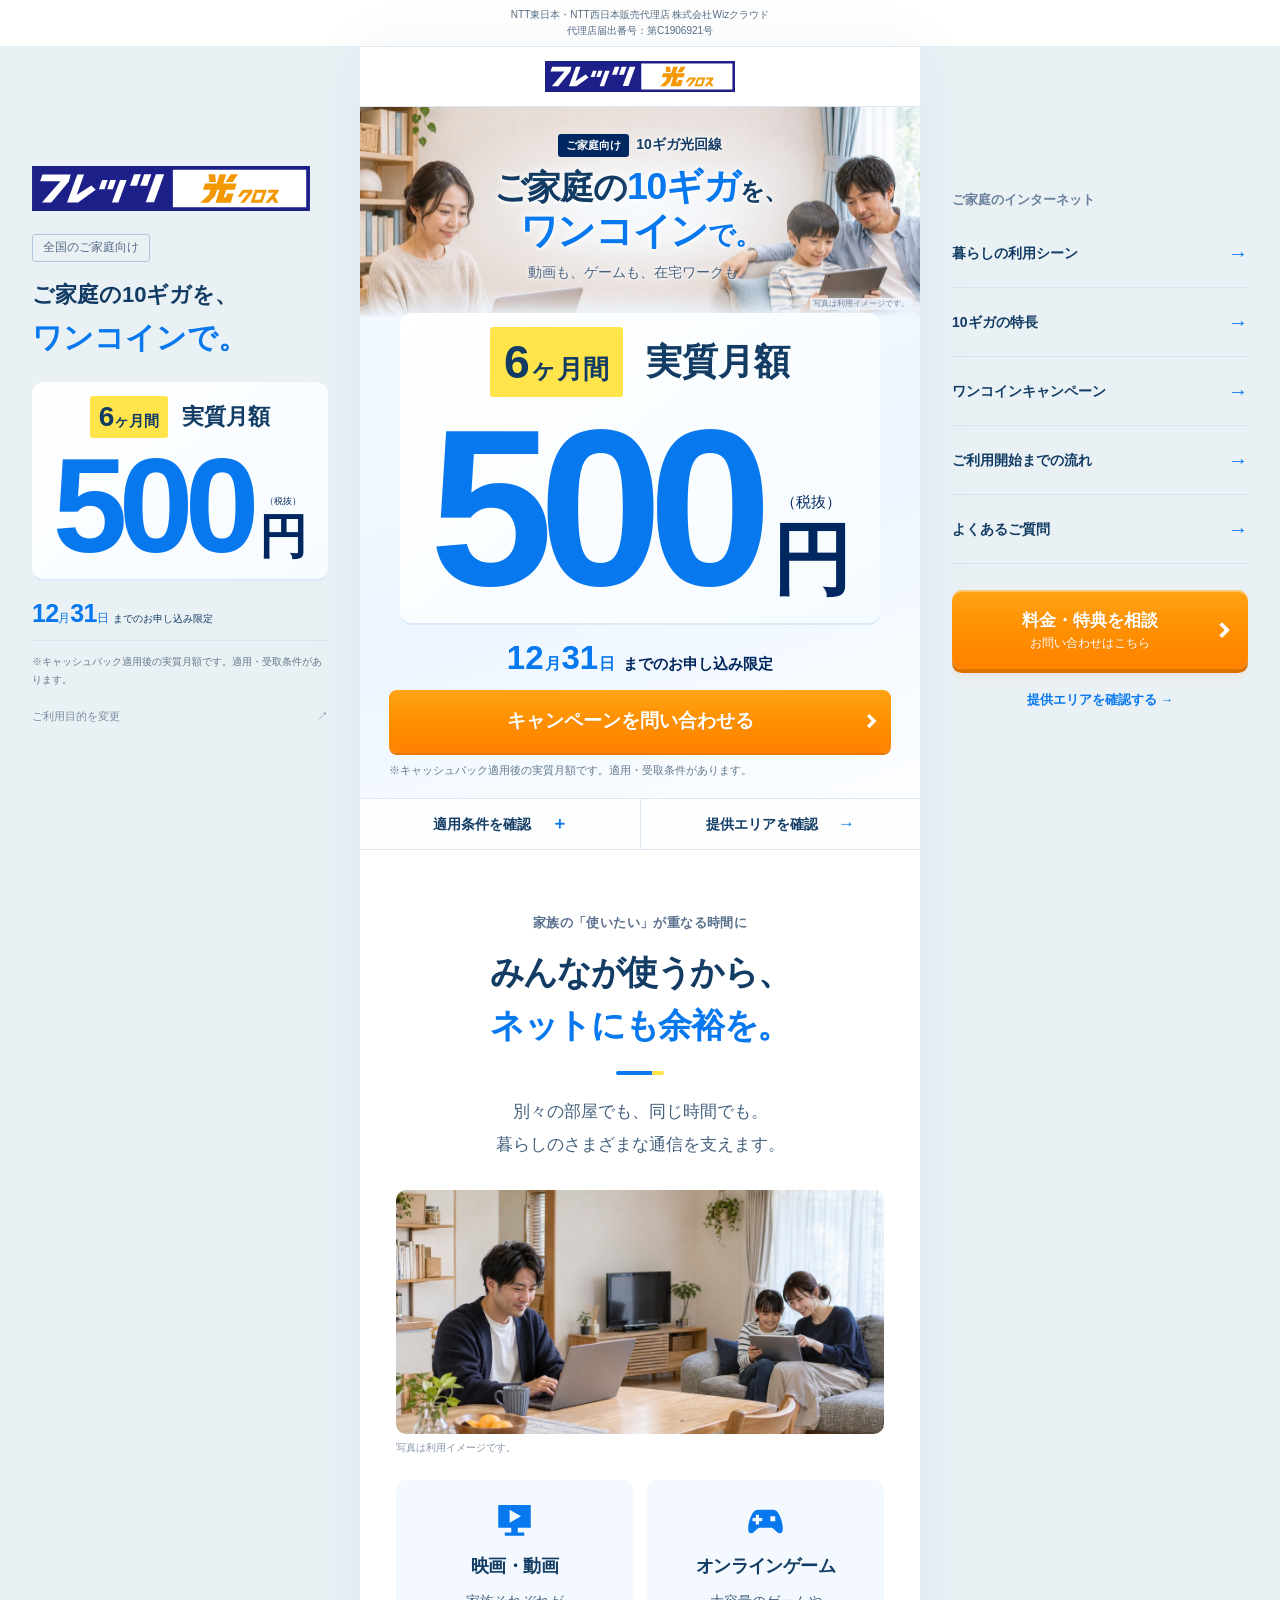
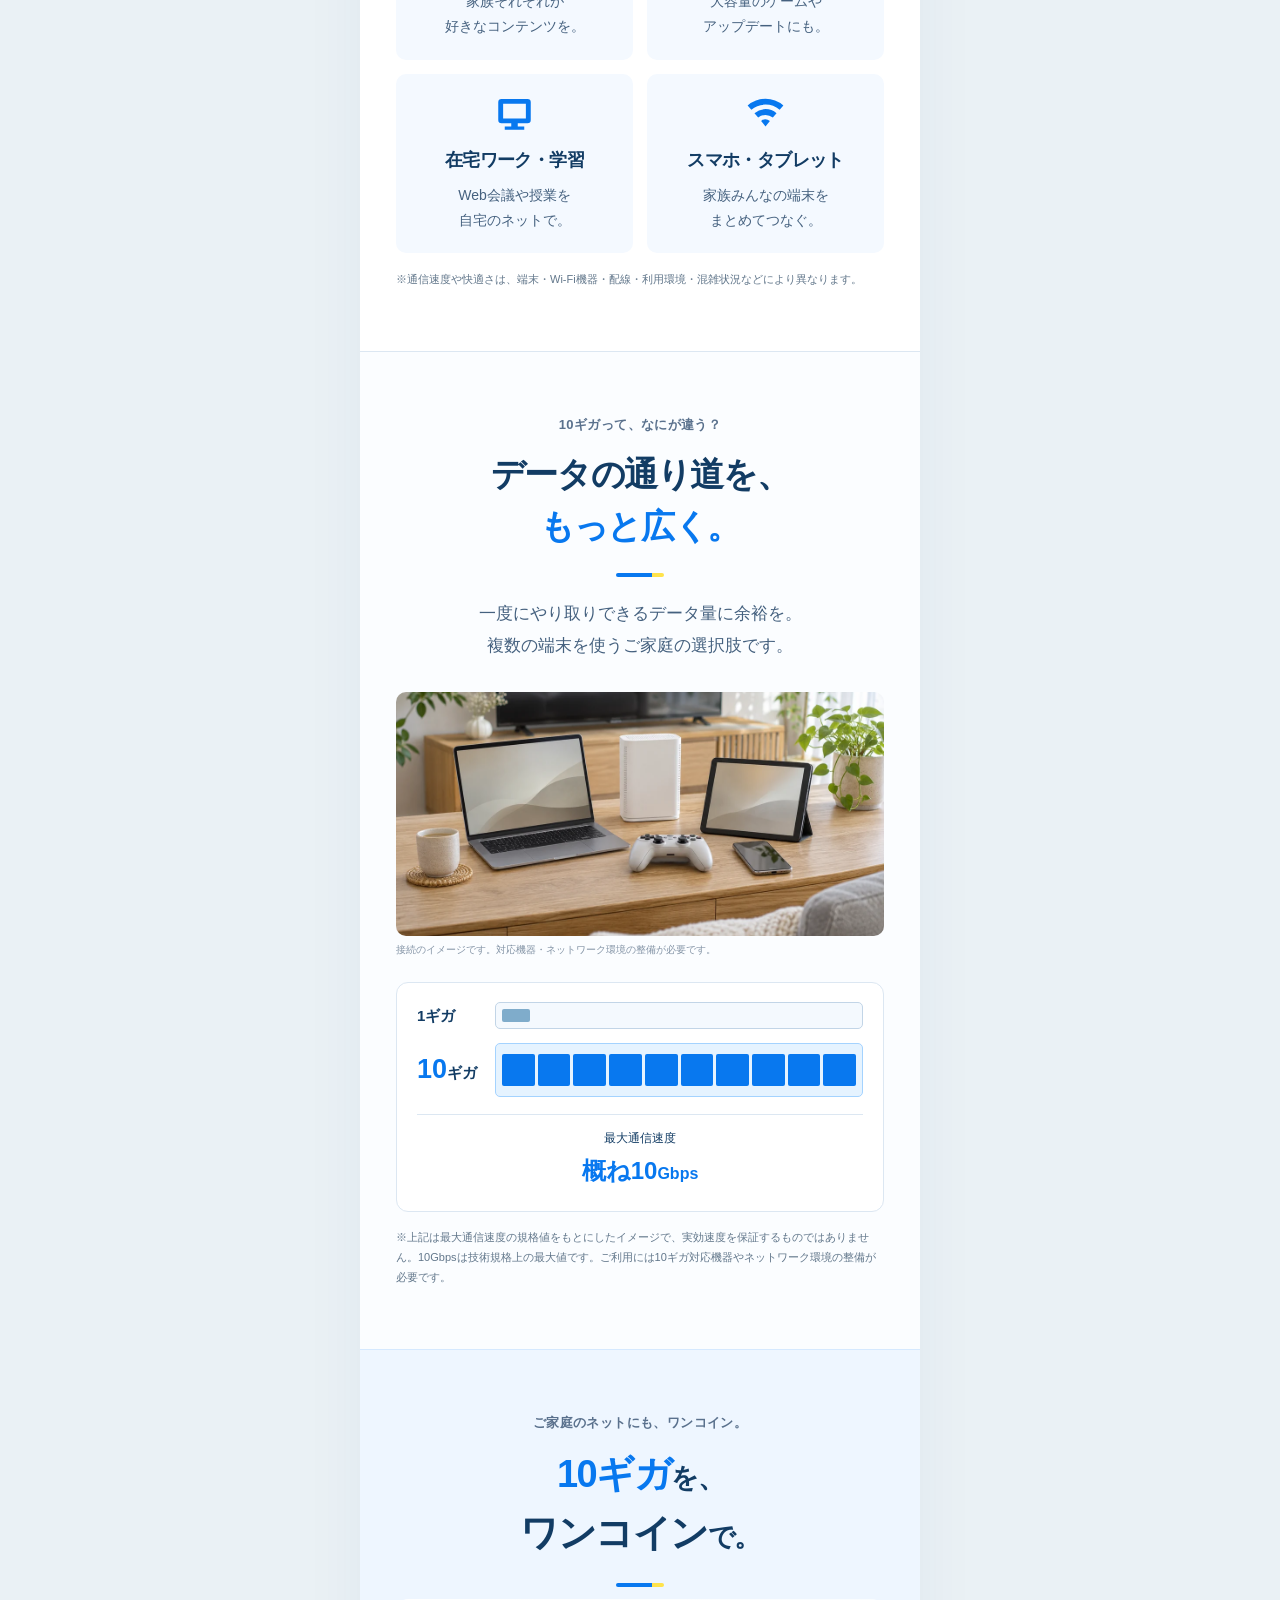
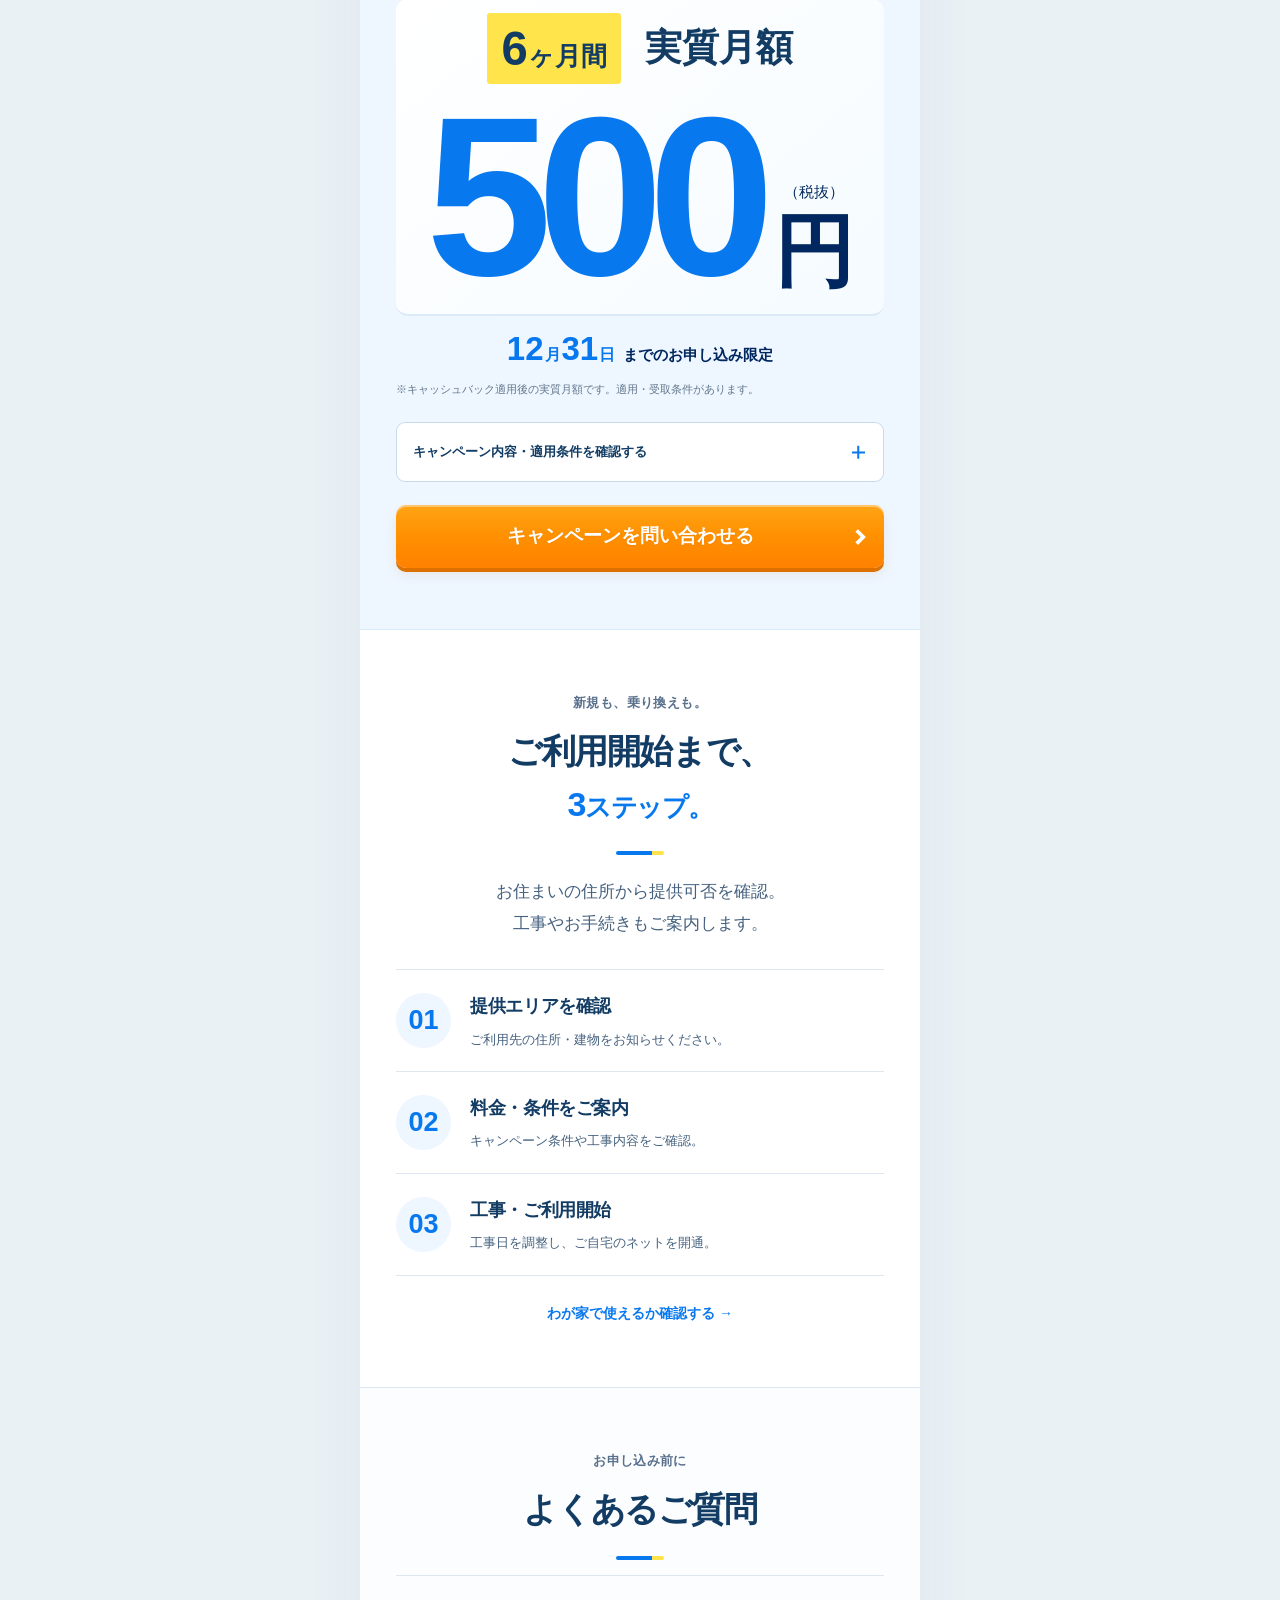
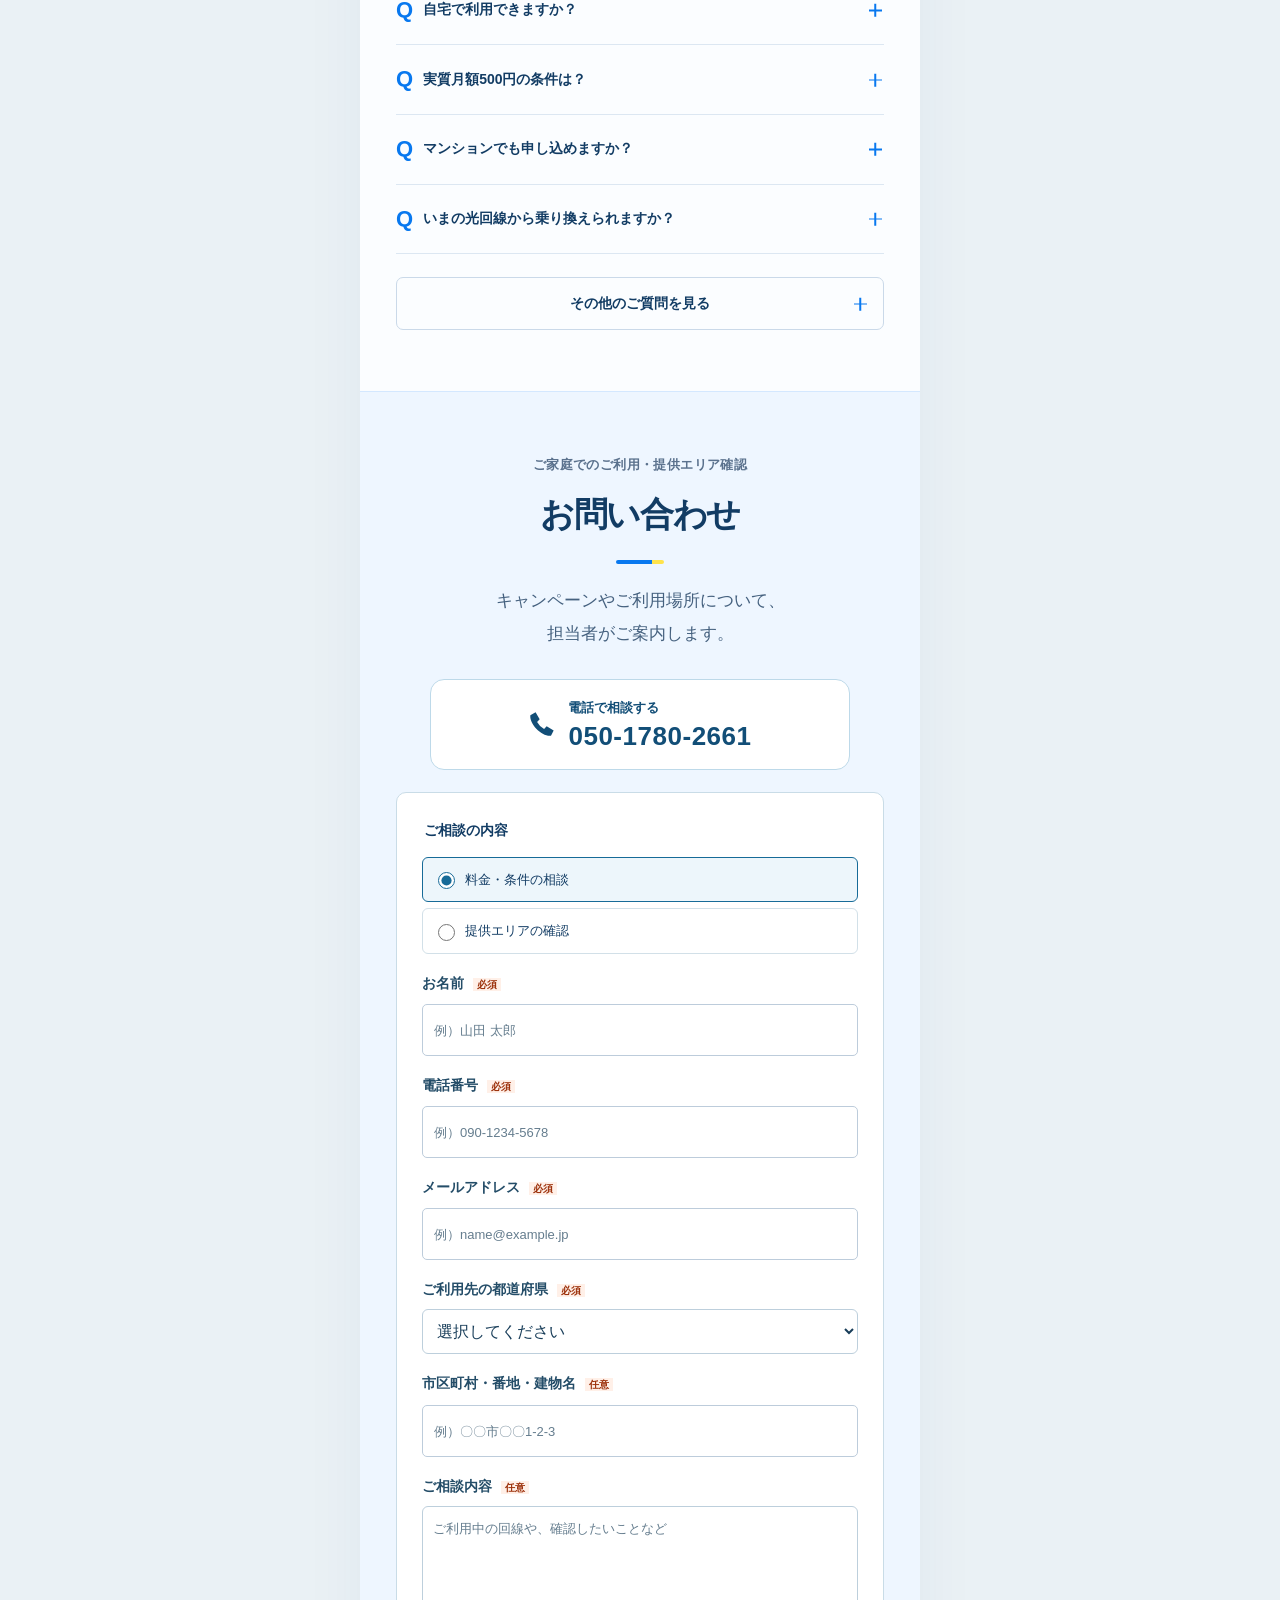
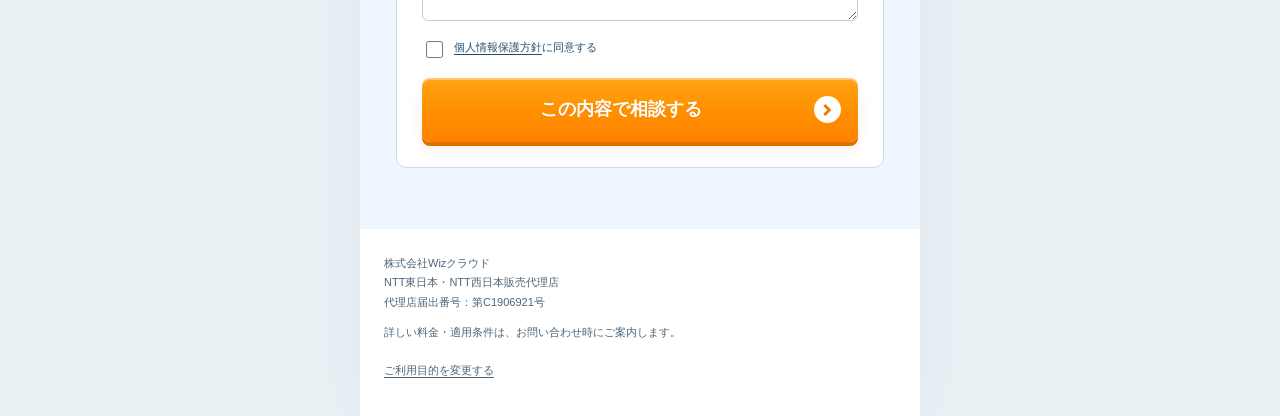
==== commit 6c6946b4: "Add approved nationwide household LP" ====
--- a/household/index.html
+++ b/household/index.html
@@ -1,61 +1,39 @@
-<!doctype html>
-<html lang="ja">
-<head>
-  <meta charset="utf-8">
-  <meta name="viewport" content="width=device-width, initial-scale=1">
-
-  <title>ご家庭の10ギガ光回線｜6ヶ月間実質月額500円 おしごと光10G</title>
-  <meta name="description" content="動画も、ゲームも、家族みんなのインターネットも。おしごと光10Gのご家庭向けキャンペーン。6ヶ月間実質月額500円（税抜）。適用・受取条件があります。詳しくはお問い合わせください。">
-  <link rel="canonical" href="https://oshigoto-hikari.com/household/">
-  <link rel="icon" href="../favicon.png">
-  <link rel="stylesheet" href="home.css?v=20261106-2">
-  <link rel="stylesheet" href="nationwide-offer.css?v=20261109-1">
-  <link rel="stylesheet" href="hero-intro.css?v=20261110-4">
-  <script src="../audience-config.js?v=20261110-release1" defer></script>
-  <script src="home.js?v=20261110-release1" defer></script>
-</head>
-<body data-campaign-route="nationwide">
-  <svg class="svg-definitions" xmlns="http://www.w3.org/2000/svg" aria-hidden="true"><defs>
-    <symbol id="arrow" viewBox="0 0 24 24"><path d="m9 5 7 7-7 7"/></symbol>
-    <symbol id="play" viewBox="0 0 48 48"><rect x="5" y="8" width="38" height="28" rx="4"/><path d="m20 16 11 6-11 6zM16 42h16m-8-6v6"/></symbol>
-    <symbol id="game" viewBox="0 0 48 48"><path d="M15 15h18c5 0 10 19 8 23-2 3-6 0-10-5H17c-4 5-8 8-10 5-3-4 3-23 8-23Z"/><path d="M16 21v10m-5-5h10m10-3h.1m5 6h.1M24 9v6"/></symbol>
-    <symbol id="work" viewBox="0 0 48 48"><rect x="9" y="7" width="30" height="25" rx="2"/><path d="M5 40h38l-4-8H9zM18 36h12M17 17h14m-14 6h9"/></symbol>
-    <symbol id="wifi" viewBox="0 0 48 48"><path d="M5 17c11-10 27-10 38 0M12 25c7-7 17-7 24 0m-17 8c3-3 7-3 10 0"/><circle cx="24" cy="40" r="1.5"/></symbol>
-    <symbol id="check" viewBox="0 0 24 24"><path d="m5 12 4 4L19 6"/></symbol>
-  </defs></svg>
+<!doctype html><html lang="ja"><head><meta charset="utf-8"><meta name="viewport" content="width=device-width,initial-scale=1,viewport-fit=cover"><meta name="robots" content="index,follow"><title>フレッツ 光クロス｜ご家庭の10ギガ光回線・全国エリア相談</title><link rel="icon" href="../media-flets-preview-icon.svg"><link rel="stylesheet" href="/media-household.5cddbe95ac3f.css"><script src="../audience-config.js?v=20261116-release1" defer></script><script src="../lead-core.js?v=20261116-release1" defer></script><script src="../attribution.js?v=20261116-release1" defer></script><script src="../campaign-deadline.js?v=20261116-release1" defer></script><script src="../household/household.js?v=20261116-release1" defer></script><meta name="description" content="ご家庭向け10ギガ光回線、フレッツ 光クロスの全国エリア相談ページ。動画・ゲーム・在宅ワークの利用、住所・建物ごとの提供可否、新規導入・乗り換え、料金・キャンペーン条件をご案内する相談窓口です。"><meta property="og:title" content="フレッツ 光クロス｜ご家庭の10ギガ光回線・全国エリア相談"><meta property="og:description" content="ご家庭向け10ギガ光回線、フレッツ 光クロスの全国エリア相談ページ。動画・ゲーム・在宅ワークの利用、住所・建物ごとの提供可否、新規導入・乗り換え、料金・キャンペーン条件をご案内する相談窓口です。"><meta property="og:type" content="website"><script type="application/ld+json">{"@context":"https://schema.org","@graph":[{"@type":"Organization","@id":"https://oshigoto-hikari.com/#operator","name":"株式会社Wizクラウド","description":"NTT東日本・NTT西日本販売代理店","identifier":{"@type":"PropertyValue","propertyID":"代理店届出番号","value":"第C1906921号"},"url":"https://oshigoto-hikari.com/","telephone":"050-1780-2661"},{"@type":"WebPage","@id":"https://oshigoto-hikari.com/household/#webpage","name":"フレッツ 光クロス｜ご家庭の10ギガ光回線・全国エリア相談","description":"ご家庭向け10ギガ光回線、フレッツ 光クロスの全国エリア相談ページ。動画・ゲーム・在宅ワークの利用、住所・建物ごとの提供可否、新規導入・乗り換え、料金・キャンペーン条件をご案内する相談窓口です。","inLanguage":"ja","publisher":{"@id":"https://oshigoto-hikari.com/#operator"},"about":{"@type":"Thing","name":"フレッツ 光クロス"},"mainEntity":{"@id":"https://oshigoto-hikari.com/household/#consultation"},"url":"https://oshigoto-hikari.com/household/"},{"@type":"Service","@id":"https://oshigoto-hikari.com/household/#consultation","name":"フレッツ 光クロスのご家庭向け導入・乗り換え相談","serviceType":"光回線の導入・乗り換え相談、提供エリア・料金条件の案内","description":"フレッツ 光クロスの導入・乗り換え、住所・建物ごとの提供エリア、料金・キャンペーン条件を案内する販売代理店の相談窓口です。","provider":{"@id":"https://oshigoto-hikari.com/#operator"},"audience":{"@type":"Audience","audienceType":"個人・ご家庭"}}]}</script><link rel="canonical" href="https://oshigoto-hikari.com/household/"><meta property="og:url" content="https://oshigoto-hikari.com/household/"><meta property="og:locale" content="ja_JP"><link rel="stylesheet" href="/production.css?v=20261116"></head>
+<body class="household-page heritage-household" data-campaign-route="nationwide" data-preview-mode="false"><div class="agency-notice"><span>NTT東日本・NTT西日本販売代理店 株式会社Wizクラウド</span><span>代理店届出番号：第C1906921号</span></div>
+  <svg class="svg-definitions" aria-hidden="true"><defs><symbol id="arrow" viewBox="0 0 24 24"><path d="m8 3 9 9-9 9-3-3 6-6-6-6z"/></symbol><symbol id="work" viewBox="0 0 24 24"><path fill-rule="evenodd" d="M4 3h16a2 2 0 0 1 2 2v11a2 2 0 0 1-2 2h-6v2h4v2H6v-2h4v-2H4a2 2 0 0 1-2-2V5a2 2 0 0 1 2-2Zm1 3v9h14V6H5Z"/></symbol><symbol id="wifi" viewBox="0 0 24 24"><path d="M1 7a17 17 0 0 1 22 0l-2.3 2.7a13.5 13.5 0 0 0-17.4 0L1 7Zm4.2 4.8a10.5 10.5 0 0 1 13.6 0l-2.3 2.7a7 7 0 0 0-9 0l-2.3-2.7Zm4.1 4.8a4.2 4.2 0 0 1 5.4 0L12 20l-2.7-3.4Z"/></symbol><symbol id="check" viewBox="0 0 24 24"><path d="m9 16-5-5-3 3 8 8L23 6l-3-3L9 16Z"/></symbol><symbol id="play" viewBox="0 0 24 24"><path fill-rule="evenodd" d="M2 3h20v14h-8v3h4v2H6v-2h4v-3H2V3Zm7 3v8l7-4-7-4Z"/></symbol><symbol id="game" viewBox="0 0 24 24"><path fill-rule="evenodd" d="M7 6h10c4 0 7 12 5 14-2 2-5-3-6-3H8c-1 0-4 5-6 3C0 18 3 6 7 6Zm-1 3v2H4v2h2v2h2v-2h2v-2H8V9H6Zm9 1v3h3v-3h-3Z"/></symbol></defs></svg>
 
   <aside class="desktop-rail left-rail" aria-label="ご家庭向けキャンペーンのご案内">
-    <a href="#top" class="rail-logo"><img src="../media-logo.png" alt="おしごと光10G" width="1994" height="373"></a>
+    <a href="#top" class="rail-logo"><img src="../media-flets-cross-logo.svg" alt="フレッツ 光クロス" width="290" height="47" decoding="async"></a>
     <p class="rail-label">全国のご家庭向け</p>
     <p class="rail-title">ご家庭の10ギガを、<br><em>ワンコインで。</em></p>
-    <figure class="nationwide-offer-art nationwide-offer-art--rail"><img src="../assets/nationwide-offer-rich-20261109.png" alt="6ヶ月間 実質月額500円（税抜）" width="1536" height="1024" loading="eager" decoding="async"></figure>
-    <p class="rail-deadline"><b><span data-deadline-month>11</span><small>月</small><span data-deadline-day>30</span><small>日</small></b>までのお申し込み限定</p>
-    <p class="small-note">※適用・受取条件があります。詳しくはお問い合わせください。</p>
-    <a class="purpose-link" href="../?choose=1" data-purpose-link>ご利用目的を変更 <span>↗</span></a>
+    <div class="heritage-price-card nationwide-price"><p class="price-top"><b>6<span>ヶ月間</span></b><strong>実質月額</strong></p><p class="price-big"><strong>500</strong><span><small>（税抜）</small>円</span></p></div>
+    <p class="rail-deadline"><time data-campaign-deadline datetime="2026-11-30"><b data-deadline-month>11</b><span>月</span><b data-deadline-day>30</b><span>日</span></time><span>までのお申し込み限定</span></p>
+    <p class="small-note">※キャッシュバック適用後の実質月額です。適用・受取条件があります。</p>
+    <a class="purpose-link" href="../?choose=1" data-change-purpose>ご利用目的を変更 <span>↗</span></a>
   </aside>
 
   <main class="page-column" id="top">
-    <header class="site-header"><a href="#top"><img src="../media-logo.png" alt="おしごと光10G" width="1994" height="373"></a><a href="../?choose=1" data-purpose-link>ご利用目的を変更</a></header>
+    <header class="site-header"><a href="#top"><img src="../media-flets-cross-logo.svg" alt="フレッツ 光クロス" width="290" height="47" decoding="async"></a><a href="../?choose=1" data-change-purpose>ご利用目的を変更</a></header>
 
     <section class="hero hero-ad-style" aria-labelledby="hero-heading">
       <div class="hero-copy">
         <p class="hero-audience"><span>ご家庭向け</span> 10ギガ光回線</p>
         <h1 id="hero-heading">ご家庭の<em>10ギガ</em><span class="particle">を、</span><br><span class="hero-catch-main">ワンコイン<span class="particle">で。</span></span></h1>
         <p class="hero-lead">動画も、ゲームも、在宅ワークも。</p>
-        <figure class="hero-intro-photo"><img src="../assets/household-hero-family-open-center-20261110.png" alt="自宅でインターネットを楽しむ家族のイメージ" width="1536" height="1024" fetchpriority="high"><figcaption>写真は利用イメージです。</figcaption></figure>
+        <figure class="hero-intro-photo"><img src="/media-household-family-header.dc2768f1c26e.webp" alt="自宅でインターネットを楽しむ家族のイメージ" width="1536" height="1024" fetchpriority="high" decoding="async"><figcaption>写真は利用イメージです。</figcaption></figure>
       </div>
-      <div class="hero-offer">
-        <figure class="nationwide-offer-art nationwide-offer-art--hero"><img src="../assets/nationwide-offer-rich-20261109.png" alt="6ヶ月間 実質月額500円（税抜）" width="1536" height="1024" loading="eager" decoding="async"></figure>
-        <p class="deadline"><b><span class="deadline-number" data-deadline-month>11</span><span>月</span><span class="deadline-number" data-deadline-day>30</span><span>日</span></b><span>までのお申し込み限定</span></p>
+      <div class="hero-offer home-hero-actions">
+        <div class="heritage-price-card nationwide-price"><p class="price-top"><b>6<span>ヶ月間</span></b><strong>実質月額</strong></p><p class="price-big"><strong>500</strong><span><small>（税抜）</small>円</span></p></div>
+        <p class="deadline"><time data-campaign-deadline datetime="2026-11-30"><b data-deadline-month>11</b><span>月</span><b data-deadline-day>30</b><span>日</span></time><span>までのお申し込み限定</span></p>
         <a href="#inquiry" class="cta"><span>キャンペーンを問い合わせる</span><svg><use href="#arrow"/></svg></a>
-        <p class="small-note">※適用・受取条件があります。詳しくはお問い合わせください。</p>
+        <p class="small-note">※キャッシュバック適用後の実質月額です。適用・受取条件があります。</p>
       </div>
-      <nav class="hero-links" aria-label="キャンペーンの確認"><a href="#campaign-details" data-open-details>適用条件を確認 <span>＋</span></a><a href="#inquiry" data-area-link>提供エリアを確認 <span>→</span></a></nav>
+      <nav class="hero-links" aria-label="キャンペーンの確認"><a href="#campaign-details" data-home-open-details>適用条件を確認 <span>＋</span></a><a href="#inquiry" data-select-area>提供エリアを確認 <span>→</span></a></nav>
     </section>
 
     <section class="section everyday-section" id="everyday" aria-labelledby="everyday-heading">
       <div class="section-heading"><p class="eyebrow">家族の「使いたい」が重なる時間に</p><h2 id="everyday-heading">みんなが使うから、<br><em>ネットにも余裕を。</em></h2><p>別々の部屋でも、同じ時間でも。<br>暮らしのさまざまな通信を支えます。</p></div>
-      <figure class="section-photo lifestyle-photo"><img src="../media-household-lifestyle-20261106.png" alt="同じリビングでテレビを楽しむ人とノートパソコンを使う人の利用イメージ" width="1536" height="1024" loading="lazy"><figcaption>写真は利用イメージです。</figcaption></figure>
+      <figure class="section-photo lifestyle-photo"><img src="/media-household-life.599e391185a2.webp" alt="同じリビングでテレビを楽しむ人とノートパソコンを使う人の利用イメージ" width="1536" height="1024" loading="lazy" decoding="async"><figcaption>写真は利用イメージです。</figcaption></figure>
       <div class="usage-grid">
         <article><svg aria-hidden="true"><use href="#play"/></svg><h3>映画・動画</h3><p>家族それぞれが<br>好きなコンテンツを。</p></article>
         <article><svg aria-hidden="true"><use href="#game"/></svg><h3>オンラインゲーム</h3><p>大容量のゲームや<br>アップデートにも。</p></article>
@@ -67,65 +45,52 @@
 
     <section class="section capacity-section" id="speed" aria-labelledby="speed-heading">
       <div class="section-heading"><p class="eyebrow">10ギガって、なにが違う？</p><h2 id="speed-heading">データの通り道を、<br><em>もっと広く。</em></h2><p>一度にやり取りできるデータ量に余裕を。<br>複数の端末を使うご家庭の選択肢です。</p></div>
-      <figure class="section-photo devices-photo"><img src="../media-household-devices-20261106.png" alt="ルーターを中心にテレビ、パソコン、タブレット、スマホをつなぐイメージ" width="1536" height="1024" loading="lazy"><figcaption>接続のイメージです。対応機器・ネットワーク環境の整備が必要です。</figcaption></figure>
+      <figure class="section-photo devices-photo"><img src="/media-household-devices.7932584fc6fb.webp" alt="ルーター、ノートパソコン、タブレット、スマートフォン、ゲーム用コントローラーの利用イメージ" width="1536" height="1024" loading="lazy" decoding="async"><figcaption>接続のイメージです。対応機器・ネットワーク環境の整備が必要です。</figcaption></figure>
       <div class="capacity-visual" role="img" aria-label="1ギガと10ギガの通信容量の違いを表すイメージ。最大通信速度の規格値による比較です。"><div class="capacity-row"><span>1ギガ</span><div class="capacity-track small"><i></i></div></div><div class="capacity-row"><span><b>10</b>ギガ</span><div class="capacity-track large"><i></i><i></i><i></i><i></i><i></i><i></i><i></i><i></i><i></i><i></i></div></div><p>最大通信速度 <b>概ね10<span>Gbps</span></b></p></div>
       <p class="small-note">※上記は最大通信速度の規格値をもとにしたイメージで、実効速度を保証するものではありません。10Gbpsは技術規格上の最大値です。ご利用には10ギガ対応機器やネットワーク環境の整備が必要です。</p>
     </section>
 
     <section class="section campaign-section" id="campaign" aria-labelledby="campaign-heading">
       <div class="section-heading"><p class="eyebrow">ご家庭のネットにも、ワンコイン。</p><h2 id="campaign-heading"><em>10ギガ</em><span class="particle">を、</span><br>ワンコイン<span class="particle">で。</span></h2></div>
-      <figure class="nationwide-offer-art nationwide-offer-art--campaign"><img src="../assets/nationwide-offer-rich-20261109.png" alt="6ヶ月間 実質月額500円（税抜）" width="1536" height="1024" loading="lazy" decoding="async"></figure>
-      <p class="deadline"><b><span class="deadline-number" data-deadline-month>11</span><span>月</span><span class="deadline-number" data-deadline-day>30</span><span>日</span></b><span>までのお申し込み限定</span></p>
-      <p class="small-note">※適用・受取条件があります。詳しくはお問い合わせください。</p>
-      <details class="accordion campaign-details" id="campaign-details"><summary>キャンペーン内容・適用条件を確認する<span class="plus" aria-hidden="true"></span></summary><div class="accordion-body"><h3>ご家庭向けキャンペーン</h3><dl class="campaign-table"><div><dt>キャンペーン期間中の実質月額</dt><dd><strong>6ヶ月間 500円（税抜）</strong></dd></div><div><dt>お申し込み期限</dt><dd><span data-deadline-full>11月30日</span>まで</dd></div><div><dt>7ヶ月目以降の料金</dt><dd>お問い合わせ時にご案内</dd></div></dl><h3>適用・受取条件について</h3><p>キャンペーンの適用・受け取りには条件があります。対象となるお申し込み内容、必要な手続きなど、詳しくはお問い合わせください。</p><p>提供可否や工事内容は、ご利用先の住所・建物設備を確認してご案内します。</p></div></details>
+      <div class="heritage-price-card nationwide-price"><p class="price-top"><b>6<span>ヶ月間</span></b><strong>実質月額</strong></p><p class="price-big"><strong>500</strong><span><small>（税抜）</small>円</span></p></div>
+      <p class="deadline"><time data-campaign-deadline datetime="2026-11-30"><b data-deadline-month>11</b><span>月</span><b data-deadline-day>30</b><span>日</span></time><span>までのお申し込み限定</span></p>
+      <p class="small-note">※キャッシュバック適用後の実質月額です。適用・受取条件があります。</p>
+      <details class="accordion campaign-details" id="campaign-details"><summary>キャンペーン内容・適用条件を確認する<span class="plus" aria-hidden="true"></span></summary><div class="accordion-body"><h3>ご家庭向けキャンペーン</h3><dl class="campaign-table"><div><dt>キャンペーン期間中の実質月額</dt><dd><strong>6ヶ月間 500円（税抜）</strong></dd></div><div><dt>お申し込み期限</dt><dd><span data-campaign-deadline-text>11月30日</span>まで</dd></div><div><dt>7ヶ月目以降の料金</dt><dd>お問い合わせ時にご案内</dd></div></dl><h3>適用・受取条件について</h3><p>料金・対象サービス・還元方法など、新案件の適用・受取条件があります。表示の実質月額は毎月の請求額とは異なります。対象となるお申し込み内容、必要な手続きなど、詳しくはお問い合わせください。</p><p>提供可否や工事内容は、ご利用先の住所・建物設備を確認してご案内します。</p></div></details>
       <a class="cta" href="#inquiry"><span>キャンペーンを問い合わせる</span><svg><use href="#arrow"/></svg></a>
     </section>
 
     <section class="section flow-section" id="flow" aria-labelledby="flow-heading">
       <div class="section-heading"><p class="eyebrow">新規も、乗り換えも。</p><h2 id="flow-heading">ご利用開始まで、<br><em>3<span class="unit">ステップ。</span></em></h2><p>お住まいの住所から提供可否を確認。<br>工事やお手続きもご案内します。</p></div>
       <ol class="steps"><li><span>01</span><div><h3>提供エリアを確認</h3><p>ご利用先の住所・建物をお知らせください。</p></div></li><li><span>02</span><div><h3>料金・条件をご案内</h3><p>キャンペーン条件や工事内容をご確認。</p></div></li><li><span>03</span><div><h3>工事・ご利用開始</h3><p>工事日を調整し、ご自宅のネットを開通。</p></div></li></ol>
-      <a class="text-link" href="#inquiry" data-area-link>わが家で使えるか確認する <span>→</span></a>
+      <a class="text-link" href="#inquiry" data-select-area>わが家で使えるか確認する <span>→</span></a>
     </section>
 
     <section class="section faq-section" id="faq" aria-labelledby="faq-heading">
       <div class="section-heading"><p class="eyebrow">お申し込み前に</p><h2 id="faq-heading">よくあるご質問</h2></div>
       <div class="faq-list">
-        <details class="accordion"><summary><span class="q">Q</span>自宅で利用できますか？<span class="plus" aria-hidden="true"></span></summary><div class="accordion-body"><p>ご家庭での新規導入・お乗り換えをご相談いただけます。提供エリア内でも、お住まいの住所や建物設備により提供できない場合があります。まずはご利用先の住所をお知らせください。</p></div></details>
-        <details class="accordion"><summary><span class="q">Q</span>実質月額500円の条件は？<span class="plus" aria-hidden="true"></span></summary><div class="accordion-body"><p>6ヶ月間実質月額500円（税抜）のキャンペーンです。適用・受取条件があります。お申し込み期限は<span data-deadline-full>11月30日</span>までです。対象となるお申し込み内容や、必要な手続きなどはお問い合わせ時にご案内します。</p><a href="#campaign-details" class="text-link" data-open-details>キャンペーン条件を確認する →</a></div></details>
-        <details class="accordion"><summary><span class="q">Q</span>マンションでも申し込めますか？<span class="plus" aria-hidden="true"></span></summary><div class="accordion-body"><p>集合住宅でのご利用もご相談いただけます。提供可否や必要な工事は、住所・建物設備・配線状況などを確認してご案内します。賃貸住宅では、工事について管理会社や所有者の許可が必要になる場合があります。</p></div></details>
-        <details class="accordion"><summary><span class="q">Q</span>いまの光回線から乗り換えられますか？<span class="plus" aria-hidden="true"></span></summary><div class="accordion-body"><p>お乗り換えもご相談いただけます。現在の回線や契約内容によって、手続きや工事の要否が異なります。ご利用中のサービス名をお知らせください。現在の回線は、切り替え方法をご確認のうえ解約手続きを進めてください。</p></div></details>
+        <details class="accordion"><summary><span class="q">Q</span><span class="question-copy">自宅で利用できますか？</span><span class="plus" aria-hidden="true"></span></summary><div class="accordion-body"><p>ご家庭での新規導入・お乗り換えをご相談いただけます。提供エリア内でも、お住まいの住所や建物設備により提供できない場合があります。まずはご利用先の住所をお知らせください。</p></div></details>
+        <details class="accordion"><summary><span class="q">Q</span><span class="question-copy">実質月額500円の条件は？</span><span class="plus" aria-hidden="true"></span></summary><div class="accordion-body"><p>6ヶ月間実質月額500円（税抜）のキャンペーンです。適用・受取条件があります。お申し込み期限は<span data-campaign-deadline-text>11月30日</span>までです。対象となるお申し込み内容や、必要な手続きなどはお問い合わせ時にご案内します。</p><a href="#campaign-details" class="text-link" data-home-open-details>キャンペーン条件を確認する →</a></div></details>
+        <details class="accordion"><summary><span class="q">Q</span><span class="question-copy">マンションでも申し込めますか？</span><span class="plus" aria-hidden="true"></span></summary><div class="accordion-body"><p>集合住宅でのご利用もご相談いただけます。提供可否や必要な工事は、住所・建物設備・配線状況などを確認してご案内します。賃貸住宅では、工事について管理会社や所有者の許可が必要になる場合があります。</p></div></details>
+        <details class="accordion"><summary><span class="q">Q</span><span class="question-copy">いまの光回線から乗り換えられますか？</span><span class="plus" aria-hidden="true"></span></summary><div class="accordion-body"><p>お乗り換えもご相談いただけます。現在の回線や契約内容によって、手続きや工事の要否が異なります。ご利用中のサービス名をお知らせください。現在の回線は、切り替え方法をご確認のうえ解約手続きを進めてください。</p></div></details>
       </div>
       <details class="more-faq"><summary>その他のご質問を見る <span class="plus" aria-hidden="true"></span></summary><div class="faq-list">
-        <details class="accordion"><summary><span class="q">Q</span>10ギガなら常に10Gbpsで使えますか？<span class="plus" aria-hidden="true"></span></summary><div class="accordion-body"><p>10Gbpsは技術規格上の最大値です。実効速度は、端末・配線・Wi-Fi機器・利用環境・混雑状況などによって変わり、常に10Gbpsで通信できることを保証するものではありません。</p></div></details>
-        <details class="accordion"><summary><span class="q">Q</span>手持ちのルーターを使えますか？<span class="plus" aria-hidden="true"></span></summary><div class="accordion-body"><p>10ギガの通信に対応したルーターや配線などが必要です。現在の機器を使えるかは機種・接続方式によって異なるため、ご利用機器をお知らせください。</p></div></details>
-        <details class="accordion"><summary><span class="q">Q</span>スマホやテレビもつなげられますか？<span class="plus" aria-hidden="true"></span></summary><div class="accordion-body"><p>Wi-Fiや有線LANに対応したスマホ、タブレット、テレビ、ゲーム機などの利用を想定しています。機器ごとの対応状況や設定、ネットワーク環境の整備が必要です。</p></div></details>
-        <details class="accordion"><summary><span class="q">Q</span>開通までどのくらいかかりますか？<span class="plus" aria-hidden="true"></span></summary><div class="accordion-body"><p>ご利用先の設備や工事の混雑状況などによって異なります。お住まいの住所、ご希望の利用開始時期をお知らせいただき、工事日程を確認してご案内します。</p></div></details>
-        <details class="accordion"><summary><span class="q">Q</span>7ヶ月目以降の料金は？<span class="plus" aria-hidden="true"></span></summary><div class="accordion-body"><p>7ヶ月目以降の月額料金や、契約に関する費用はお問い合わせ時にまとめてご案内します。お申し込み前に、適用条件とあわせてご確認ください。</p></div></details>
-        <details class="accordion"><summary><span class="q">Q</span>問い合わせ時に何を伝えればよいですか？<span class="plus" aria-hidden="true"></span></summary><div class="accordion-body"><p>ご利用予定の住所、現在の回線、ご希望の利用開始時期をお知らせいただくとスムーズです。工事や機器について気になることがあれば、あわせてお伝えください。</p></div></details>
+        <details class="accordion"><summary><span class="q">Q</span><span class="question-copy">10ギガなら常に10Gbpsで使えますか？</span><span class="plus" aria-hidden="true"></span></summary><div class="accordion-body"><p>10Gbpsは技術規格上の最大値です。実効速度は、端末・配線・Wi-Fi機器・利用環境・混雑状況などによって変わり、常に10Gbpsで通信できることを保証するものではありません。</p></div></details>
+        <details class="accordion"><summary><span class="q">Q</span><span class="question-copy">手持ちのルーターを使えますか？</span><span class="plus" aria-hidden="true"></span></summary><div class="accordion-body"><p>10ギガの通信に対応したルーターや配線などが必要です。現在の機器を使えるかは機種・接続方式によって異なるため、ご利用機器をお知らせください。</p></div></details>
+        <details class="accordion"><summary><span class="q">Q</span><span class="question-copy">スマホやテレビもつなげられますか？</span><span class="plus" aria-hidden="true"></span></summary><div class="accordion-body"><p>Wi-Fiや有線LANに対応したスマホ、タブレット、テレビ、ゲーム機などの利用を想定しています。機器ごとの対応状況や設定、ネットワーク環境の整備が必要です。</p></div></details>
+        <details class="accordion"><summary><span class="q">Q</span><span class="question-copy">開通までどのくらいかかりますか？</span><span class="plus" aria-hidden="true"></span></summary><div class="accordion-body"><p>ご利用先の設備や工事の混雑状況などによって異なります。お住まいの住所、ご希望の利用開始時期をお知らせいただき、工事日程を確認してご案内します。</p></div></details>
+        <details class="accordion"><summary><span class="q">Q</span><span class="question-copy">7ヶ月目以降の料金は？</span><span class="plus" aria-hidden="true"></span></summary><div class="accordion-body"><p>7ヶ月目以降の月額料金や、契約に関する費用はお問い合わせ時にまとめてご案内します。お申し込み前に、適用条件とあわせてご確認ください。</p></div></details>
+        <details class="accordion"><summary><span class="q">Q</span><span class="question-copy">問い合わせ時に何を伝えればよいですか？</span><span class="plus" aria-hidden="true"></span></summary><div class="accordion-body"><p>ご利用予定の住所、現在の回線、ご希望の利用開始時期をお知らせいただくとスムーズです。工事や機器について気になることがあれば、あわせてお伝えください。</p></div></details>
       </div></details>
     </section>
 
     <section class="section inquiry-section" id="inquiry" aria-labelledby="inquiry-heading">
       <div class="section-heading"><p class="eyebrow">ご家庭でのご利用・提供エリア確認</p><h2 id="inquiry-heading">お問い合わせ</h2><p>キャンペーンやご利用場所について、<br>担当者がご案内します。</p></div>
-      <form id="household-form" class="household-form" action="#" method="post" data-webhook="https://hooks.zapier.com/hooks/catch/12525485/4hcni68/">
-        <fieldset class="inquiry-types"><legend>ご相談の内容</legend><label><input type="radio" name="inquiryType" value="consultation" checked><span>キャンペーンのご相談</span></label><label><input type="radio" name="inquiryType" value="area"><span>提供エリアの確認</span></label></fieldset>
-        <label for="home-name">お名前 <span class="required">必須</span><input id="home-name" name="name" autocomplete="name" placeholder="例）山田 太郎" maxlength="100" required></label>
-        <label for="home-phone">電話番号 <span class="required">必須</span><input id="home-phone" name="phone" type="tel" autocomplete="tel" placeholder="例）090-1234-5678" maxlength="25" required></label>
-        <label for="home-email">メールアドレス <span class="required">必須</span><input id="home-email" name="email" type="email" autocomplete="email" placeholder="例）mail@example.com" maxlength="200" required></label>
-        <label for="home-prefecture">ご利用先の都道府県 <span class="required">必須</span><select id="home-prefecture" name="prefecture" autocomplete="address-level1" required><option value="">選択してください</option></select></label>
-        <label for="home-address">市区町村・町名番地・建物名 <span id="address-required" class="optional">任意</span><input id="home-address" name="address" autocomplete="street-address" placeholder="例）新宿区西新宿1-1-1 〇〇マンション101" maxlength="300"></label>
-        <p class="field-note">提供エリアの確認には、ご利用先の詳しい住所が必要です。</p>
-        <label for="home-message">ご質問・ご相談内容 <span class="optional">任意</span><textarea id="home-message" name="message" rows="4" placeholder="ご利用中の回線や、確認したいことをお知らせください。" maxlength="2000"></textarea></label>
-        <label class="privacy-check"><input type="checkbox" name="privacyConsent" required><span><a href="https://012grp.co.jp/policy" target="_blank" rel="noopener noreferrer">個人情報保護方針</a>に同意する</span></label>
-        <input type="hidden" name="audience_type" value="personal"><input type="hidden" name="campaign_route" value="nationwide"><input type="hidden" name="ads_conversion_eligible" value="false">
-        <p class="form-status" role="status" aria-live="polite"></p>
-        <button class="cta submit-cta" type="submit"><span>送信する</span><svg><use href="#arrow"/></svg></button>
-      </form>
+      <a class="production-phone" href="tel:05017802661"><svg viewBox="0 0 24 24" aria-hidden="true"><path d="M6.5 2 2 4.4C1 12.1 12.1 23 19.7 22l2.3-4.5-6-3.5-2.2 2.2a15 15 0 0 1-6-6L10 8 6.5 2Z"/></svg><span><small>電話で相談する</small><strong>050-1780-2661</strong></span></a><form data-webhook="https://hooks.zapier.com/hooks/catch/12525485/4hcni68/" id="household-form" class="home-form" action="#inquiry" method="post"><fieldset><legend>ご相談の内容</legend><label class="home-radio"><input type="radio" name="inquiryType" value="consultation" checked>料金・条件の相談</label><label class="home-radio"><input type="radio" name="inquiryType" value="area">提供エリアの確認</label></fieldset><label>お名前 <small>必須</small><input name="name" autocomplete="name" placeholder="例）山田 太郎" maxlength="100" required></label><label>電話番号 <small>必須</small><input name="phone" type="tel" autocomplete="tel" placeholder="例）090-1234-5678" maxlength="25" required></label><label>メールアドレス <small>必須</small><input name="email" type="email" autocomplete="email" placeholder="例）name@example.jp" maxlength="200" required></label><label>ご利用先の都道府県 <small>必須</small><select name="prefecture" autocomplete="address-level1" required><option value="">選択してください</option></select></label><label>市区町村・番地・建物名 <small id="address-requirement">任意</small><input name="address" autocomplete="street-address" placeholder="例）〇〇市〇〇1-2-3" maxlength="300"></label><label>ご相談内容 <small>任意</small><textarea name="message" rows="3" maxlength="2000" placeholder="ご利用中の回線や、確認したいことなど"></textarea></label><label class="home-privacy"><input type="checkbox" name="privacyConsent" required><span><a href="https://012grp.co.jp/policy" target="_blank" rel="noopener">個人情報保護方針</a>に同意する</span></label><p class="form-status" role="status" aria-live="polite"></p><button type="submit" class="home-primary"><strong>この内容で相談する</strong><span class="home-arrow" aria-hidden="true"><svg class="home-icon" viewBox="0 0 24 24" fill="currentColor" aria-hidden="true"><path d="m8 3 9 9-9 9-3-3 6-6-6-6z"/></svg></span></button><noscript><p>お問い合わせフォームをご利用になるにはJavaScriptを有効にしてください。お電話でもご相談いただけます：050-1780-2661</p><style>form button[type=submit]{display:none!important}</style></noscript></form><div class="home-complete" hidden tabindex="-1"><h3>お問い合わせを送信しました。</h3><p>担当者からの連絡をお待ちください。</p></div>
     </section>
-    <footer class="site-footer"><img src="../media-logo.png" alt="おしごと光10G" width="1994" height="373" loading="lazy"><nav aria-label="運営情報"><a href="https://012cloud.jp/company" target="_blank" rel="noopener noreferrer">会社概要</a><a href="https://012grp.co.jp/policy" target="_blank" rel="noopener noreferrer">個人情報保護方針</a><a href="../?choose=1" data-purpose-link>ご利用目的を変更</a></nav><small>© おしごと光10G</small></footer>
+    <footer class="home-footer" id="reception-info"><p>株式会社Wizクラウド<br>NTT東日本・NTT西日本販売代理店<br>代理店届出番号：第C1906921号</p><p>詳しい料金・適用条件は、お問い合わせ時にご案内します。</p><a href="../?choose=1" data-change-purpose>ご利用目的を変更する</a></footer>
   </main>
 
-  <aside class="desktop-rail right-rail" aria-label="ページ内メニュー"><p class="rail-menu-title">ご家庭のインターネット</p><nav><a href="#everyday">暮らしの利用シーン <span>→</span></a><a href="#speed">10ギガの特長 <span>→</span></a><a href="#campaign">ワンコインキャンペーン <span>→</span></a><a href="#flow">ご利用開始までの流れ <span>→</span></a><a href="#faq">よくあるご質問 <span>→</span></a></nav><a class="cta rail-cta" href="#inquiry"><span>いますぐお申し込み<small>お問い合わせはこちら</small></span><svg><use href="#arrow"/></svg></a><a class="rail-area" href="#inquiry" data-area-link>提供エリアを確認する →</a></aside>
-  <div class="mobile-sticky"><a href="#inquiry" class="sticky-area" data-area-link>提供エリアを<br><strong>確認する</strong></a><a href="#inquiry" class="sticky-cta"><strong>いますぐお申し込み</strong><span>お問い合わせはこちら</span><svg><use href="#arrow"/></svg></a></div>
+  <aside class="desktop-rail right-rail" aria-label="ページ内メニュー"><p class="rail-menu-title">ご家庭のインターネット</p><nav><a href="#everyday">暮らしの利用シーン <span>→</span></a><a href="#speed">10ギガの特長 <span>→</span></a><a href="#campaign">ワンコインキャンペーン <span>→</span></a><a href="#flow">ご利用開始までの流れ <span>→</span></a><a href="#faq">よくあるご質問 <span>→</span></a></nav><a class="cta rail-cta" href="#inquiry"><span>料金・特典を相談<small>お問い合わせはこちら</small></span><svg><use href="#arrow"/></svg></a><a class="rail-area" href="#inquiry" data-select-area>提供エリアを確認する →</a></aside>
+  <div class="mobile-sticky home-sticky" hidden><a href="#inquiry" class="sticky-area" data-select-area>提供エリアを<br><strong>確認する</strong></a><a href="#inquiry" class="sticky-cta"><strong>料金・特典を相談</strong><span>お問い合わせはこちら</span><svg><use href="#arrow"/></svg></a></div>
 </body>
 </html>
--- a/media-household.5cddbe95ac3f.css
+++ b/media-household.5cddbe95ac3f.css
@@ -0,0 +1,470 @@
+.household-page{background:#eaf1f5;color:#123c64}.home-shell{width:100%;max-width:620px;margin:auto;background:#fff;box-shadow:0 0 0 1px #d6e2e9}.home-header{display:flex;align-items:center;justify-content:space-between;gap:15px;padding:18px 23px;background:#fff}.home-header img{width:210px;height:auto}.home-header a{font-size:10px;color:#365d76;text-decoration:underline;white-space:nowrap}.home-hero{padding-top:23px;background:#edf6fb;text-align:center}.home-region{width:fit-content;margin:0 auto 13px;color:#235d81;font-size:12px;font-weight:700;letter-spacing:.03em}.home-hero h1{margin:0 18px;color:#123c64;font-size:32px;font-weight:800;line-height:1.45;letter-spacing:-.045em}.home-hero h1 span{font-size:.65em}.home-hero h1 em{color:#096b9f}.home-hero-lead{margin:14px 0 20px;color:#3f6278;font-size:13px}.home-life{width:100%;height:185px;object-fit:cover;object-position:50% 57%}.home-offer{position:relative;margin:-10px 20px 0;padding:19px 14px;background:#fff;border-radius:9px;box-shadow:0 6px 25px #16496b0c}.home-period{display:flex;align-items:center;justify-content:center;gap:13px;color:#204d6d;font-weight:700;font-size:15px}.home-period strong{padding:2px 12px;background:#ffe79b;border-radius:3px;color:#123c64;font-size:24px;line-height:1.5}.home-period strong span{font-size:.65em}.home-price{display:flex;justify-content:center;align-items:baseline;gap:10px;line-height:1;color:#096b9f}.home-price>strong{font-family:Arial,sans-serif;font-size:104px;font-weight:800;letter-spacing:-.07em}.home-price>span{font-size:29px;font-weight:700;text-align:left}.home-price small{display:block;max-width:110px;color:#506a7c;font-size:9px;font-weight:500;line-height:1.7;margin-top:6px}.home-bonus{padding-top:13px;margin-top:13px;border-top:1px solid #dce8ee;font-size:12px;font-weight:700;line-height:1.6}.home-bonus strong{display:inline-block;margin:0 7px;font-family:Arial,sans-serif;font-size:35px;color:#b3450d;letter-spacing:-.04em}.home-bonus strong span{font-size:.45em}.home-hero-actions{padding:18px 22px 25px}.home-deadline{display:flex;align-items:baseline;justify-content:center;gap:9px;margin-bottom:12px;font-size:11px}.home-deadline time{font-size:20px;color:#154f76;font-weight:800}.home-primary{display:flex;width:100%;align-items:center;justify-content:space-between;gap:12px;min-height:66px;padding:12px 17px;border:0;border-radius:8px;box-shadow:0 3px 0 #7e2d06;background:#bd470b;color:#fff;text-align:center;font-size:18px;font-weight:800;line-height:1.5}.home-primary>span:first-child{flex:1}.home-primary small{display:block;font-size:11px;font-weight:500}.home-primary strong{flex:1;font-size:18px}.home-primary:hover{background:#a93b06}.home-arrow{display:grid;place-items:center;flex-shrink:0;width:27px;height:27px;border-radius:50%;background:#fff;color:#a93b06;font-size:20px;line-height:1}.home-note{margin-top:16px;color:#536b7c;font-size:11px;line-height:1.75;text-align:left}.home-section{padding:36px 23px;border-bottom:1px solid #dce7ed}.home-section h2{margin-bottom:23px;color:#123c64;text-align:center;font-size:28px;line-height:1.5;font-weight:800;letter-spacing:-.035em}.home-section h2 span{font-size:.65em}.home-section h2 em{color:#096b9f;font-size:1.1em}.home-section h2::after{content:"";display:block;width:34px;height:3px;margin:17px auto 0;background:#1684b9;border-radius:2px}.home-usecases{display:grid;gap:0}.home-usecases li{padding:14px 0;border-bottom:1px solid #dce7ed}.home-usecases li:last-child{border:0}.home-usecases strong{font-size:17px}.home-usecases p{margin-top:2px;color:#476277;font-size:13px}.home-conditions{background:#103958;color:#fff}.home-conditions h2,.home-conditions h2 em{color:#fff}.home-conditions h2::after{background:#76d4e9}.home-conditions dl{padding:6px 16px;background:#fff;border-radius:8px;color:#123c64}.home-conditions dl>div{padding:13px 0;border-bottom:1px solid #dbe5ec}.home-conditions dl>div:last-child{border:0}.home-conditions dt{font-size:11px;color:#526b7e;margin-bottom:5px}.home-conditions dd{margin:0;font-size:15px;font-weight:700;line-height:1.6}.home-conditions dd small{font-size:11px;font-weight:500;color:#50697c}.home-conditions .home-note{color:#d6e5ef}.home-secondary{display:flex;align-items:center;justify-content:space-between;gap:12px;margin-top:20px;padding:14px;border:1px solid #b4d6e8;border-radius:7px;background:#fff;color:#174f70;font-size:14px;font-weight:700}.home-flow ol{display:grid;gap:12px}.home-flow li{display:flex;align-items:center;gap:15px;padding:15px;border:1px solid #d5e3eb;border-radius:7px}.home-flow li>b{display:grid;place-items:center;width:28px;height:28px;border-radius:50%;background:#176b98;color:#fff;font-size:14px}.home-flow li strong{font-size:16px}.home-flow li p{font-size:12px;color:#4d6679;margin-top:3px}.home-faq{background:#f5f9fc}.home-faq details{margin-top:10px;background:#fff;border:1px solid #cedee8;border-radius:7px}.home-faq summary{padding:17px 14px;font-size:14px;font-weight:700;cursor:pointer}.home-faq details p{padding:0 14px 17px;font-size:13px;color:#425d72;line-height:1.85}.home-inquiry{background:#edf6fb}.home-form-lead{font-size:13px;color:#476276;text-align:center}.home-form{display:grid;gap:17px;margin-top:20px;padding:22px 17px;background:#fff;border:1px solid #c9dce7;border-radius:10px}.home-form>label{display:block;color:#244d68;font-size:14px;font-weight:700}.home-form label>small{font-size:10px;margin-left:5px;color:#9c300a;background:#fff0e8;padding:1px 4px}.home-form input:not([type=radio]):not([type=checkbox]),.home-form select,.home-form textarea{display:block;width:100%;min-width:0;margin-top:7px;padding:12px 10px;border:1px solid #bdcfdc;background:#fff;border-radius:6px;color:#183d59;font-size:16px;font-weight:400;line-height:1.6}.home-form input::placeholder,.home-form textarea::placeholder{color:#657d8e;font-size:13px}.home-form input:focus,.home-form select:focus,.home-form textarea:focus{outline:2px solid #1684b9;outline-offset:2px}.home-form fieldset{margin:0;padding:0;border:0}.home-form legend{font-size:14px;font-weight:700;margin-bottom:8px}.home-radio{display:flex;align-items:center;gap:7px;padding:10px;margin-top:6px;border:1px solid #d2e0e8;border-radius:6px;font-size:13px}.home-radio:has(input:checked){background:#edf6fb;border-color:#176b98}.home-form input[type=radio],.home-form input[type=checkbox]{accent-color:#176b98;width:17px;height:17px;flex-shrink:0}.home-form .home-privacy{display:flex;align-items:flex-start;gap:8px;font-size:11px;font-weight:400;line-height:1.7}.home-privacy a{text-decoration:underline;text-underline-offset:3px}.home-form .form-status{color:#125e84;font-size:12px}.home-form .form-status.is-error{color:#a52d16}.home-form .home-primary{font-size:17px}.home-primary:disabled{opacity:.65;cursor:wait}.home-complete{margin-top:20px;padding:25px;background:#fff;border:1px solid #c9dce7;border-radius:8px}.home-complete h3{font-size:20px}.home-complete p{margin-top:10px;font-size:14px}.home-footer{padding:25px 24px 110px;color:#4d6578;font-size:11px;line-height:1.8}.home-footer p+p{margin-top:10px}.home-footer>a{display:inline-block;margin-top:18px;text-decoration:underline;text-underline-offset:3px}.home-sticky{position:fixed;z-index:20;left:50%;bottom:0;transform:translateX(-50%);display:grid;grid-template-columns:.42fr .58fr;width:100%;max-width:620px;gap:8px;padding:9px 10px calc(9px + env(safe-area-inset-bottom));background:#fffffff5;border-top:1px solid #c4d7e3}.home-sticky a{display:flex;align-items:center;justify-content:center;gap:9px;min-height:54px;padding:10px 8px;border:1px solid #176b98;border-radius:7px;background:#eff7fc;color:#174f70;font-size:13px;font-weight:700}.home-sticky a:last-child{background:#bd470b;color:#fff;border-color:#bd470b;box-shadow:0 3px 0 #7e2d06}.tokai-page .home-hero{background:#edf7f4}.tokai-page .home-hero h1 em,.tokai-page .home-price{color:#127168}.tokai-page .home-region{color:#24695d}
+@media(min-width:560px){.home-hero h1{font-size:42px}.home-life{height:245px}.home-section{padding:43px 32px}.home-section h2{font-size:33px}.home-offer{margin-left:32px;margin-right:32px}.home-price>strong{font-size:125px}.home-hero-actions{padding-left:32px;padding-right:32px}.home-form{padding:25px}.home-primary strong{font-size:21px}}
+@media(max-width:374px){.home-header{padding:15px}.home-header img{width:175px}.home-header a{font-size:9px}.home-hero h1{font-size:28px}.home-life{height:160px}.home-section{padding:32px 19px}.home-section h2{font-size:25px}.home-price>strong{font-size:88px}.home-price>span{font-size:25px}.home-bonus{font-size:10px}.home-bonus strong{font-size:30px}.home-primary strong{font-size:16px}.home-hero-actions{padding-left:19px;padding-right:19px}.home-sticky a{font-size:11px}.home-form{padding:20px 13px}}
+.home-price-caption{color:#506a7c;font-size:10px;line-height:1.7;text-align:center;margin-top:6px}.home-price{margin-top:8px}
+:root{--navy:#00275f;--blue:#0878ef;--pale:#eef6ff;--yellow:#ffe34b;--orange:#ff8800;--ink:#45617f;--line:#dce7f2;--font:"Noto Sans JP","Hiragino Kaku Gothic ProN","Hiragino Sans",Meiryo,sans-serif}
+*{box-sizing:border-box}html{scroll-behavior:smooth;scroll-padding-top:28px}body{margin:0;background:#f1f6fc;color:var(--navy);font-family:var(--font);font-feature-settings:"palt";line-height:1.8;-webkit-text-size-adjust:100%}a{color:inherit;text-decoration:none}a,button,input,textarea,select,summary{-webkit-tap-highlight-color:transparent}a:focus-visible,button:focus-visible,input:focus-visible,textarea:focus-visible,select:focus-visible,summary:focus-visible{outline:3px solid #ffbb26;outline-offset:4px}button,input,select,textarea{font:inherit}button{cursor:pointer}img{display:block;max-width:100%;height:auto}svg{display:block;fill:none;stroke:currentColor;stroke-width:2.2;stroke-linecap:round;stroke-linejoin:round}.svg-definitions{position:absolute;width:0;height:0;overflow:hidden}h1,h2,h3,p,figure{margin:0}em{font-style:normal;color:var(--blue)}.page-column{width:min(100%,560px);margin:0 auto;background:#fff;box-shadow:0 0 50px #00265d0b}.site-header{height:78px;display:flex;align-items:center;justify-content:space-between;gap:15px;padding:16px 24px;border-bottom:1px solid var(--line);background:#fff}.site-header img{width:210px}.site-header>a:last-child{font-size:10px;color:#61778e;white-space:nowrap;text-decoration:underline;text-underline-offset:4px}.hero{background:linear-gradient(180deg,#f6fbff 0,#fff 66%);overflow:hidden}.hero-copy{padding:32px 25px 23px;text-align:center}.hero-audience{font-size:15px;font-weight:700;letter-spacing:.03em}.hero-audience span{display:inline-block;margin-right:7px;padding:2px 9px;background:var(--navy);color:#fff;border-radius:4px;font-size:12px}h1{font-size:34px;line-height:1.5;font-weight:900;letter-spacing:-.045em;margin:16px -9px 13px}h1 em{font-size:1.25em}.particle{font-size:.72em}.hero-lead{font-size:16px;line-height:1.85;color:var(--ink)}.hero-family{position:relative;isolation:isolate}.hero-family:after{content:"";position:absolute;left:0;bottom:-1px;right:0;height:28px;background:linear-gradient(transparent,#fff)}.hero-family>img{width:100%;aspect-ratio:1.6;object-fit:cover;object-position:center 48%}.hero-family figcaption{position:absolute;bottom:10px;right:15px;font-size:9px;color:#5a6a75;z-index:1}.hero-offer{position:relative;margin:0 24px;padding:23px 0 20px;text-align:center}.offer-name{font-size:17px;font-weight:800;letter-spacing:-.025em}.offer-name>span{font-size:20px;color:var(--blue)}.hero-price{display:flex;justify-content:center;align-items:center;gap:8px;margin:8px 0 13px;line-height:1}.price-caption{font-size:16px;line-height:1.7;text-align:left;font-weight:800}.price-caption b{font-size:24px}.hero-price>strong{font:900 108px/.95 Arial,sans-serif;letter-spacing:-.07em;color:var(--blue);padding-right:3px}.price-unit{align-self:flex-end;margin-bottom:5px;font-size:38px;font-weight:800;line-height:1.2;text-align:center}.price-unit small{font-size:11px;display:block;font-weight:400}.deadline{display:flex;align-items:baseline;justify-content:center;gap:8px;color:var(--navy);margin:13px 0 18px;padding:7px 5px;background:#fff1a1;border-radius:6px;line-height:1.35;font-weight:800;font-size:14px}.deadline>b{font-family:Arial,var(--font);font-size:31px;letter-spacing:-.035em;white-space:nowrap}.deadline>b span{font:800 16px var(--font);margin:0 2px}.cta{position:relative;display:flex;min-height:62px;align-items:center;justify-content:center;padding:17px 35px 17px 15px;border:0;border-radius:10px;background:var(--orange);color:#fff;font-size:17px;line-height:1.5;text-align:center;font-weight:800;box-shadow:0 3px 0 #f07900}.cta svg{position:absolute;right:12px;top:50%;transform:translateY(-50%);width:21px;height:21px}.cta:hover,.sticky-cta:hover{background:#f47c00}.small-note{font-size:11px;line-height:1.8;color:#7d8fa2;font-weight:400;text-align:left}.hero-offer .small-note{margin-top:15px}.hero-links{display:grid;grid-template-columns:1fr 1fr;border-top:1px solid var(--line);border-bottom:1px solid var(--line);font-size:13px;font-weight:700}.hero-links>a{display:flex;align-items:center;justify-content:center;gap:20px;padding:15px 8px}.hero-links>a+a{border-left:1px solid var(--line)}.hero-links span{color:var(--blue);font-size:17px}.section{padding:54px 26px}.section-heading{text-align:center;margin-bottom:29px}.eyebrow{font-size:13px;letter-spacing:.03em;color:#5a718d;font-weight:700;margin-bottom:11px}h2{font-size:29px;font-weight:900;letter-spacing:-.04em;line-height:1.55}h2:after{content:"";display:block;margin:20px auto 0;width:48px;height:4px;border-radius:4px;background:linear-gradient(90deg,var(--blue) 75%,var(--yellow) 75%)}h2 .unit{font-size:.76em}.section-heading>p:last-child:not(.eyebrow){margin-top:21px;font-size:15px;color:var(--ink);line-height:1.9}.usage-grid{display:grid;grid-template-columns:1fr 1fr;gap:14px}.usage-grid article{padding:22px 8px 20px;background:#f4f9ff;text-align:center;border-radius:10px}.usage-grid svg{width:45px;height:45px;margin:0 auto 13px;color:var(--blue);stroke-width:1.9}.usage-grid h3{font-size:16px;font-weight:800;letter-spacing:-.035em}.usage-grid p{font-size:13px;color:var(--ink);line-height:1.8;margin-top:7px}.everyday-section>.small-note{margin-top:17px}.capacity-section{border-top:1px solid var(--line);background:#fbfdff}.capacity-visual{padding:27px 22px 25px;background:white;border:1px solid var(--line);border-radius:12px}.capacity-row{display:flex;align-items:center;gap:13px}.capacity-row+.capacity-row{margin-top:20px}.capacity-row>span{font-weight:800;font-size:15px;width:65px;flex-shrink:0;white-space:nowrap}.capacity-row>span b{font-size:27px;font-family:Arial,sans-serif;color:var(--blue)}.capacity-track{display:flex;flex:1;gap:3px;border:1px solid #c2d5e7;border-radius:5px;padding:6px;background:#f4f9fe}.capacity-track i{background:#7faccb;flex:0 0 8%;border-radius:2px;height:13px}.capacity-track.large{padding:10px 6px;border-color:#a4d3ff;background:#e5f3ff}.capacity-track.large i{background:var(--blue);height:32px;flex:1}.capacity-visual>p{border-top:1px solid var(--line);padding-top:18px;margin-top:22px;font-size:12px;text-align:center}.capacity-visual>p b{font-size:24px;display:block;color:var(--blue)}.capacity-visual>p b span{font-size:16px}.capacity-section>.small-note{margin-top:16px}.campaign-section{background:var(--pale);border-block:1px solid #d5e9ff}.campaign-section .section-heading{margin-bottom:12px}.campaign-section h2{font-size:33px}.campaign-price-image{width:100%;border-radius:12px}.campaign-section .deadline{margin:19px 0 13px;font-size:13px}.campaign-section>.small-note{margin-bottom:22px}.campaign-section>.cta{margin-top:23px}.accordion{border-bottom:1px solid var(--line)}summary{list-style:none;cursor:pointer;position:relative}summary::-webkit-details-marker{display:none}.accordion>summary{display:flex;align-items:center;gap:10px;padding:20px 29px 20px 0;font-size:15px;font-weight:700;line-height:1.7}.plus{position:absolute;right:1px;top:50%;width:15px;height:15px;transform:translateY(-50%);flex-shrink:0}.plus:before,.plus:after{content:"";display:block;position:absolute;top:7px;left:1px;width:13px;height:1.5px;background:var(--blue)}.plus:after{transform:rotate(90deg);transition:transform .2s}details[open]>summary>.plus:after{transform:rotate(0deg)}.accordion-body{padding:0 0 23px 0;color:var(--ink);font-size:14px;line-height:1.95}.accordion-body h3{font-size:15px;margin:5px 0 10px;color:var(--navy)}.accordion-body p+p{margin-top:10px}.accordion-body ul{padding-left:20px}.accordion-body strong{color:var(--navy)}.campaign-details{background:#fff;border:1px solid #c9daed;border-radius:9px;padding:0 16px}.campaign-details>summary{padding-block:18px;font-size:13px}.campaign-table{margin:17px 0 22px;font-size:12px}.campaign-table>div{display:grid;grid-template-columns:1fr 1fr;gap:8px;padding:12px 0;border-top:1px solid var(--line)}.campaign-table dd{margin:0;text-align:right;color:var(--navy)}.steps{list-style:none;padding:0;margin:0}.steps>li{display:flex;gap:19px;align-items:center;padding:20px 0;border-bottom:1px solid var(--line)}.steps>li:first-child{border-top:1px solid var(--line)}.steps>li>span{font:700 27px Arial,sans-serif;color:var(--blue);background:var(--pale);border-radius:50%;width:55px;height:55px;display:grid;place-items:center;flex-shrink:0}.steps h3{font-size:18px;letter-spacing:-.02em}.steps p{margin-top:5px;color:var(--ink);font-size:13px}.text-link{display:inline-block;color:var(--blue);font-size:14px;font-weight:700;text-underline-offset:4px}.flow-section>.text-link{display:block;text-align:center;margin-top:25px}.faq-section{background:#fbfdff;border-top:1px solid var(--line)}.faq-section .section-heading{margin-bottom:15px}.faq-list .accordion:first-child{border-top:1px solid var(--line)}.faq-list .accordion>summary{font-size:14px;padding-block:20px}.q{font:700 22px Arial,sans-serif;color:var(--blue);align-self:flex-start;line-height:1.3;padding-top:1px}.faq-list .accordion-body{font-size:13px;padding-left:28px}.accordion-body .text-link{font-size:12px;margin-top:13px}.more-faq{margin-top:23px}.more-faq>summary{border:1px solid #cad9e9;border-radius:7px;text-align:center;padding:13px 30px;font-size:14px;font-weight:700}.more-faq>summary .plus{right:15px}.more-faq[open]>.faq-list{margin-top:18px}.inquiry-section{background:var(--pale);border-top:1px solid #d4e8ff}.household-form{display:grid;gap:21px;padding:25px 21px 29px;border-radius:13px;background:#fff;border:1px solid #d9e6f5}.household-form>label{display:block;font-size:14px;font-weight:700}.required,.optional{display:inline-block;vertical-align:1px;padding:1px 5px;margin-left:5px;border-radius:3px;font-size:10px;line-height:1.6}.required{color:#cc5300;background:#fff0e2}.optional{color:#63798e;background:#eef2f5}input:not([type=checkbox]):not([type=radio]):not([type=hidden]),select,textarea{display:block;width:100%;border:1px solid #bdccdb;background:#fff;border-radius:5px;padding:13px 11px;color:var(--navy);font-size:16px;margin-top:8px;line-height:1.5}input::placeholder,textarea::placeholder{color:#8d9aa8;font-size:13px;font-weight:400}textarea{resize:vertical;min-height:115px}.inquiry-types{padding:0;margin:0;border:0;display:grid;grid-template-columns:1fr;gap:8px}.inquiry-types legend{font-size:14px;font-weight:700;margin-bottom:12px}.inquiry-types label{font-size:13px;display:flex;align-items:center;gap:7px;background:#f7faff;border:1px solid #d5e2ef;padding:10px;border-radius:5px;cursor:pointer}.inquiry-types input{accent-color:var(--blue);width:17px;height:17px;flex-shrink:0}.field-note{font-size:11px;color:#7c8da0;line-height:1.7;margin-top:-14px}.privacy-check{display:flex!important;gap:10px;align-items:center;justify-content:center;font-size:12px!important;font-weight:400!important;line-height:1.7}.privacy-check input{width:18px;height:18px;flex-shrink:0;accent-color:var(--blue)}.privacy-check a{color:var(--blue);text-decoration:underline;text-underline-offset:3px}.submit-cta{width:100%;padding-inline:35px;font-size:18px}.form-status{font-size:13px;line-height:1.9;padding:0;color:var(--ink)}.form-status:empty{display:none}.form-status:not(:empty){padding:15px;background:#f0f7ff;border:1px solid #bbd8f7;border-radius:5px}.site-footer{text-align:center;padding:35px 20px 110px;background:#fff}.site-footer>img{width:185px;margin:0 auto 22px}.site-footer nav{display:flex;flex-wrap:wrap;justify-content:center;gap:8px 17px;font-size:10px;color:#6c7e92}.site-footer>small{display:block;font-size:9px;color:#9aa6b3;margin-top:21px}.desktop-rail{display:none}.mobile-sticky{position:fixed;bottom:0;left:50%;transform:translateX(-50%);width:min(100%,560px);padding:8px 10px max(8px,env(safe-area-inset-bottom));display:grid;grid-template-columns:1fr 1.9fr;gap:8px;z-index:20;background:#ffffffed;border-top:1px solid #dce6f1;box-shadow:0 -3px 15px #16395e08}.sticky-area{display:flex;flex-direction:column;justify-content:center;align-items:center;border:1px solid var(--blue);border-radius:8px;line-height:1.55;background:#fff;color:var(--blue);font-size:11px}.sticky-area strong{font-size:15px}.sticky-cta{position:relative;display:flex;flex-direction:column;align-items:center;justify-content:center;min-height:61px;border-radius:8px;background:var(--orange);color:#fff;line-height:1.65;padding:8px 22px 8px 8px}.sticky-cta strong{font-size:14px;font-weight:800;white-space:nowrap}.sticky-cta>span{font-size:11px}.sticky-cta svg{position:absolute;right:6px;top:50%;transform:translateY(-50%);width:18px;height:18px}
+@media(min-width:480px){h1{font-size:40px}.hero-copy{padding-block:37px 28px}.hero-lead{font-size:17px}.hero-price>strong{font-size:130px}.price-caption{font-size:19px}.price-unit{font-size:45px}.section{padding:61px 36px}h2{font-size:34px}.section-heading>p:last-child:not(.eyebrow){font-size:17px}.usage-grid article{padding-block:27px}.usage-grid h3{font-size:18px}.usage-grid p{font-size:14px}.campaign-section h2{font-size:38px}.cta{font-size:19px}.hero-offer{margin-inline:32px}.deadline{font-size:16px}.deadline>b{font-size:36px}.hero-links{font-size:14px}.inquiry-types{grid-template-columns:1fr 1fr}.inquiry-types label{font-size:12px;padding:9px 7px}.household-form{padding:31px 26px}.sticky-cta strong{font-size:17px}.sticky-cta>span{font-size:12px}.sticky-area strong{font-size:16px}.site-header img{width:232px}.site-header>a:last-child{font-size:11px}.campaign-section .deadline{font-size:15px}}
+@media(min-width:1180px){body{background:radial-gradient(ellipse at 20% 8%,#e8f3ff 0,transparent 45%),radial-gradient(ellipse at 90% 83%,#e7f2ff 0,transparent 45%),#f2f6fc}.page-column{box-shadow:0 0 60px #0b42710d;min-height:100vh}.desktop-rail{display:block;position:fixed;top:50%;transform:translateY(-50%);width:calc((100vw - 560px)/2 - 64px);max-width:300px;z-index:5}.left-rail{right:calc(50% + 312px)}.right-rail{left:calc(50% + 312px)}.rail-logo img{width:100%;max-width:278px}.rail-label{display:inline-block;font-size:12px;border:1px solid #afc4de;color:#566d89;padding:2px 10px;border-radius:3px;margin-top:23px}.rail-title{font-size:22px;font-weight:800;line-height:1.7;margin:14px 0}.rail-title em{font-size:1.35em}.rail-price{display:flex;align-items:baseline;flex-wrap:wrap;gap:0 4px;line-height:1.4;margin-top:21px}.rail-price>span:first-child{width:100%;font-size:15px;font-weight:700}.rail-price>strong{font:800 76px/1.1 Arial,sans-serif;letter-spacing:-.06em;color:var(--blue)}.rail-price strong small{font-size:27px;margin-left:7px;letter-spacing:0}.rail-price>span:last-child{font-size:10px}.rail-deadline{font-size:12px;line-height:1.7;padding:10px 0 12px;border-bottom:1px solid #d7e2f0;margin:8px 0 12px}.rail-deadline b{font:700 25px Arial,sans-serif;letter-spacing:-.03em;white-space:nowrap}.rail-deadline small{font:700 13px var(--font);margin-inline:2px}.left-rail>.small-note{font-size:10px}.purpose-link{font-size:11px;display:flex;justify-content:space-between;padding:18px 0 7px;color:#7b8ea3}.rail-menu-title{font-size:13px;color:#6a819b;font-weight:700;margin-bottom:8px}.right-rail nav>a{display:flex;justify-content:space-between;align-items:center;padding:16px 0;border-bottom:1px solid #d6e1ef;font-size:14px;font-weight:700;gap:10px}.right-rail nav>a span{font-size:20px;font-weight:400;color:var(--blue)}.rail-cta{margin-top:26px;min-height:79px;padding:14px 28px 14px 8px;font-size:17px;line-height:1.6}.rail-cta small{display:block;font-size:12px;font-weight:500}.rail-area{display:block;text-align:center;margin-top:19px;font-size:13px;font-weight:700;color:var(--blue)}.mobile-sticky{display:none}.site-footer{padding-bottom:45px}.site-header>a:last-child{display:none}.site-header{justify-content:center}}
+@media(min-width:1550px){.desktop-rail{max-width:340px}.left-rail{right:calc(50% + 340px)}.right-rail{left:calc(50% + 340px)}.rail-title{font-size:26px}.rail-price>strong{font-size:88px}.right-rail nav>a{font-size:16px}.rail-cta{font-size:20px}.rail-cta small{font-size:14px}.rail-deadline{font-size:14px}}
+@media(max-width:359px){.site-header{padding-inline:17px;height:68px}.site-header img{width:176px}.site-header>a:last-child{font-size:9px}h1{font-size:29px}.hero-copy{padding-inline:17px}.hero-audience{font-size:13px}.hero-lead{font-size:14px}.hero-offer{margin-inline:19px}.offer-name{font-size:15px}.offer-name>span{font-size:18px}.hero-price{gap:6px}.hero-price>strong{font-size:91px}.price-caption{font-size:13px}.price-caption b{font-size:20px}.price-unit{font-size:32px}.price-unit small{font-size:10px}.deadline{gap:5px;font-size:11px}.deadline>b{font-size:29px}.deadline>b span{font-size:14px}.cta{font-size:14px;min-height:58px}.hero-links{font-size:11px}.hero-links>a{gap:11px}.section{padding:45px 20px}h2{font-size:26px}.eyebrow{font-size:11px}.section-heading>p:last-child:not(.eyebrow){font-size:13px}.usage-grid{gap:10px}.usage-grid h3{font-size:14px}.usage-grid p{font-size:12px}.capacity-visual{padding-inline:15px}.campaign-section h2{font-size:30px}.campaign-section .deadline{font-size:11px}.household-form{padding-inline:15px}.sticky-cta strong{font-size:12px}.sticky-cta>span{font-size:10px}.sticky-area strong{font-size:13px}.sticky-area{font-size:10px}.mobile-sticky{gap:6px;padding-inline:7px}}
+@media(prefers-reduced-motion:reduce){html{scroll-behavior:auto}.plus:after{transition:none}}
+.site-header{height:67px;padding-block:13px}
+.hero-copy{padding:22px 25px 13px}
+.hero-copy h1{font-size:30px;line-height:1.42;margin:10px -5px 9px}
+.hero-copy .hero-lead{font-size:15px;line-height:1.7}
+.hero-offer{margin:0 24px;padding:10px 0 20px}
+.hero-offer .offer-name{font-size:15px;line-height:1.6}
+.hero-offer .offer-name>span{font-size:18px}
+.hero-price{margin:9px 0 12px}
+.hero-price>strong{font-size:110px}
+.hero-offer .deadline{margin:12px 0 16px}
+.hero-offer .small-note{margin-top:13px}
+.hero-family>img{aspect-ratio:16/7;object-position:center 36%}
+.hero-family:after{display:none}
+.hero-family figcaption{bottom:6px;padding:1px 5px;background:#ffffffb8;border-radius:3px}
+@media(min-width:480px){
+.site-header{height:70px;padding-block:14px}
+.hero-copy{padding:24px 28px 14px}
+.hero-copy h1{font-size:37px;line-height:1.4;margin-block:12px 11px}
+.hero-copy .hero-lead{font-size:16px}
+.hero-offer{margin-inline:36px;padding:11px 0 23px}
+.hero-offer .offer-name{font-size:17px}
+.hero-offer .offer-name>span{font-size:21px}
+.hero-price{margin-block:8px 12px}
+.hero-price>strong{font-size:134px}
+.hero-offer .deadline{margin-block:12px 17px}
+}
+@media(max-width:359px){
+.site-header{height:62px}
+.hero-copy{padding:19px 18px 12px}
+.hero-copy h1{font-size:26px;line-height:1.45;margin-inline:-5px}
+.hero-copy .hero-lead{font-size:13px}
+.hero-offer{margin-inline:19px;padding-top:8px}
+.hero-offer .offer-name{font-size:14px}
+.hero-offer .offer-name>span{font-size:16px}
+.hero-price>strong{font-size:94px}
+}
+.price-caption .term-unit{font-size:.88em}
+.hero-offer .cta{margin-top:17px}
+.campaign-native-price{padding:24px 15px 27px;border:1px solid #bcd8f5;border-radius:13px;background:#fff;text-align:center}
+.campaign-duration{display:flex;justify-content:center;align-items:baseline;gap:3px;font-size:18px;font-weight:800;line-height:1.4}
+.campaign-duration>b{font:800 34px/1.2 Arial,sans-serif;letter-spacing:-.03em}
+.campaign-duration>span{font-size:15px}
+.campaign-duration>i{width:1px;height:20px;align-self:center;background:#d5e0ec;margin:0 13px}
+.campaign-price-amount{display:flex;align-items:center;justify-content:center;gap:10px;margin-top:17px;line-height:1}
+.campaign-price-amount>strong{font:800 112px/.95 Arial,sans-serif;color:var(--blue);letter-spacing:-.065em}
+.campaign-price-amount>.currency{align-self:flex-end;color:var(--blue);font-size:36px;font-weight:800;line-height:1.3;margin-bottom:5px}
+.campaign-price-amount>.currency>small{display:block;font-size:11px;color:#6e829b;font-weight:400;line-height:1.8}
+.campaign-native-price+.small-note{margin-top:15px}
+.cashback-offer{display:flex;flex-wrap:wrap;align-items:baseline;justify-content:center;gap:2px 6px;padding:9px 5px 11px;margin:14px 0 17px;background:#fff0a2;border-radius:7px;line-height:1.3}
+.cashback-offer>span{font-size:12px;font-weight:700}
+.cashback-offer>b{font:800 39px/1 Arial,sans-serif;color:var(--navy)}
+.cashback-offer>b>small{font-size:21px;margin-left:2px;font-family:var(--font)}
+.cashback-offer>strong{font-size:15px;font-weight:800;white-space:nowrap}
+.campaign-native-price>.cashback-offer{margin:19px 0 0}
+.campaign-section>.small-note{margin-bottom:22px}
+[data-campaign-route="tokai"] .hero-price>strong{font-size:116px;letter-spacing:-.04em}
+[data-campaign-route="tokai"] .hero-price{gap:11px;margin-top:9px;margin-bottom:8px}
+[data-campaign-route="tokai"] .hero-price>.price-unit{margin-bottom:4px}
+[data-campaign-route="tokai"] .hero-audience{font-size:13px}
+[data-campaign-route="tokai"] .hero-audience span{font-size:11px}
+[data-campaign-route="tokai"] .campaign-price-amount>strong{font-size:126px;letter-spacing:-.035em}
+[data-campaign-route="tokai"] .campaign-price-amount>.currency{font-size:43px}
+.rail-cashback{display:flex;align-items:baseline;justify-content:flex-start;flex-wrap:wrap;gap:3px 5px;margin:13px 0 17px;padding:10px;background:#fff1a1;border-radius:6px;font-weight:800;font-size:13px;line-height:1.45}
+.rail-cashback>span{font-size:10px;display:block;width:100%}
+.rail-cashback>b{font:800 31px/1 Arial,sans-serif}
+.rail-cashback>b>small{font:800 18px/1 var(--font);margin-left:2px}
+@media(min-width:480px){
+.campaign-native-price{padding:29px 25px 32px}
+.campaign-duration{font-size:21px}
+.campaign-duration>b{font-size:39px}
+.campaign-duration>span{font-size:17px}
+.campaign-price-amount>strong{font-size:142px}
+.campaign-price-amount>.currency{font-size:45px}
+.campaign-price-amount>.currency>small{font-size:12px}
+.cashback-offer{gap:4px 8px;padding-block:11px 14px}
+.cashback-offer>span{font-size:14px}
+.cashback-offer>b{font-size:47px}
+.cashback-offer>b>small{font-size:25px}
+.cashback-offer>strong{font-size:18px}
+[data-campaign-route="tokai"] .hero-price>strong{font-size:137px}
+[data-campaign-route="tokai"] .hero-audience{font-size:15px}
+[data-campaign-route="tokai"] .hero-audience span{font-size:12px}
+[data-campaign-route="tokai"] .campaign-price-amount>strong{font-size:148px}
+[data-campaign-route="tokai"] .campaign-price-amount>.currency{font-size:49px}
+}
+@media(max-width:359px){
+.campaign-native-price{padding-inline:10px}
+.campaign-duration{font-size:16px}
+.campaign-duration>b{font-size:30px}
+.campaign-duration>i{margin-inline:10px}
+.campaign-price-amount>strong{font-size:96px}
+.campaign-price-amount>.currency{font-size:31px}
+.cashback-offer{gap:2px 5px}
+.cashback-offer>span{font-size:10px}
+.cashback-offer>b{font-size:34px}
+.cashback-offer>b>small{font-size:19px}
+.cashback-offer>strong{font-size:13px}
+[data-campaign-route="tokai"] .hero-price>strong{font-size:102px}
+[data-campaign-route="tokai"] .hero-audience{font-size:11px}
+[data-campaign-route="tokai"] .hero-audience span{font-size:10px}
+[data-campaign-route="tokai"] .campaign-price-amount>strong{font-size:108px}
+[data-campaign-route="tokai"] .campaign-price-amount>.currency{font-size:37px}
+}
+.deadline>b>.deadline-number{font:inherit;margin:0}
+.rail-deadline>b>[data-deadline-month],.rail-deadline>b>[data-deadline-day]{font:inherit}
+.hero-offer .deadline{margin:15px 0 0}
+.campaign-native-price+.deadline{margin:19px 0 13px}
+.section-photo{margin:0 0 22px}
+.section-photo>img{width:100%;aspect-ratio:2/1;object-fit:cover;border-radius:10px}
+.lifestyle-photo>img{object-position:center 43%}
+.devices-photo>img{object-position:center 55%}
+.section-photo>figcaption{margin-top:6px;color:#8494a6;font-size:9px;line-height:1.6}
+.usage-grid article{padding:16px 7px 17px}
+.usage-grid svg{width:34px;height:34px;margin-bottom:10px}
+.capacity-visual{padding:19px 20px}
+.capacity-row+.capacity-row{margin-top:14px}
+.capacity-visual>p{margin-top:17px;padding-top:13px}
+@media(min-width:480px){
+.section-photo{margin-bottom:24px}
+.section-photo>figcaption{font-size:10px}
+.usage-grid article{padding:20px 9px}
+.usage-grid svg{width:39px;height:39px;margin-bottom:11px}
+}
+@media(max-width:359px){
+.capacity-visual{padding-inline:15px}
+.hero-offer .deadline{margin-top:13px}
+.cashback-offer{margin-block:11px 14px}
+}
+.hero-ad-style{background:linear-gradient(160deg,#f5fbff 0,#edf6ff 60%,#fff 100%)}
+.hero-ad-style .hero-copy{position:relative;isolation:isolate;padding:21px 24px 22px;min-height:193px;text-align:left;overflow:hidden}
+.hero-intro-photo{position:absolute;z-index:-2;inset:0 0 0 auto;width:62%;height:100%;margin:0;overflow:hidden}
+.hero-intro-photo>img{width:100%;height:100%;max-width:none;object-fit:cover;object-position:right 33%}
+.hero-ad-style .hero-copy:after{content:"";position:absolute;z-index:-1;inset:0;background:linear-gradient(90deg,#f7fbff 5%,#f7fbff 43%,#f7fbfff2 55%,#f7fbff2b 83%,#f7fbff00 100%)}
+.hero-ad-style .hero-audience{position:relative;font-size:12px;line-height:1.7;letter-spacing:0;font-weight:700}
+.hero-ad-style .hero-audience>span{font-size:10px;border-radius:3px;padding:2px 7px;margin-right:5px}
+.hero-ad-style .hero-copy h1{position:relative;margin:13px 0 11px;font-size:25px;line-height:1.47;letter-spacing:-.05em;font-weight:900}
+.hero-ad-style .hero-copy h1 em{font-size:1.1em;color:var(--navy)}
+.hero-ad-style .hero-copy h1 .particle{font-size:.72em}
+.hero-ad-style .hero-catch-main{font-size:1.14em;letter-spacing:-.05em}
+.hero-ad-style .hero-copy .hero-lead{position:relative;font-size:12px;line-height:1.6;color:#48627f;letter-spacing:-.02em}
+.hero-ad-style .hero-offer{position:relative;z-index:2;margin:-4px 17px 0;padding:19px 19px 16px;border:1px solid #b9d7f1;border-radius:15px;background:linear-gradient(145deg,#fff 16%,#f4faff 100%);box-shadow:0 5px 21px #135b9c0d;text-align:center}
+.hero-ad-style .offer-price-heading{display:flex;align-items:center;justify-content:center;gap:16px;line-height:1.4}
+.hero-ad-style .price-caption{display:flex;align-items:baseline;justify-content:center;gap:2px;padding:4px 13px 5px;background:#ffed9a;border-radius:5px;line-height:1.1;color:var(--navy)}
+.hero-ad-style .price-caption>b{font:800 27px/1 Arial,sans-serif}
+.hero-ad-style .price-caption>.term-unit{font-size:13px;font-weight:800}
+.hero-ad-style .offer-price-heading>.price-label{font-size:17px;font-weight:800;white-space:nowrap}
+.hero-ad-style .hero-price{gap:9px;margin:13px 0 12px;align-items:center;line-height:1}
+.hero-ad-style .hero-price>strong{position:relative;isolation:isolate;font:900 119px/.92 Arial,sans-serif;letter-spacing:-.055em;color:var(--navy);padding:0 2px 4px}
+.hero-ad-style .hero-price>strong:after{content:"";position:absolute;z-index:-1;left:17%;right:7%;bottom:3px;height:10px;border-radius:6px;background:#ffe34b}
+.hero-ad-style .hero-price>.price-unit{align-self:flex-end;margin-bottom:7px;font-size:40px;line-height:1.15;font-weight:900;color:var(--navy)}
+.hero-ad-style .hero-price>.price-unit>small{font-size:10px;color:#607994;font-weight:400;line-height:1.6;margin-bottom:2px}
+.hero-ad-style .hero-offer .deadline{background:none;border-top:1px solid #dae7f2;border-radius:0;display:flex;align-items:baseline;gap:6px;margin:14px 0 0;padding:12px 0 0;font-size:12px;line-height:1.35}
+.hero-ad-style .hero-offer .deadline>b{font-size:28px;color:var(--blue)}
+.hero-ad-style .hero-offer .deadline>b>span:not(.deadline-number){font-size:14px;margin-inline:1px}
+.hero-ad-style .hero-offer .deadline>b>.deadline-number{font:inherit;margin:0}
+.hero-ad-style .hero-offer .cta{margin-top:14px;min-height:55px;padding:15px 30px 15px 10px;font-size:15px;border-radius:8px;box-shadow:0 2px 0 #e97700}
+.hero-ad-style .hero-offer .cta>svg{right:9px;width:19px;height:19px}
+.hero-ad-style .hero-offer .small-note{font-size:10px;line-height:1.75;margin-top:12px;color:#7e91a4}
+.hero-ad-style .hero-image-note{font-size:8px;line-height:1.6;color:#96a2af;text-align:right;margin:8px 21px 13px}
+.hero-ad-style .hero-links{background:#ffffffbd;font-size:12px}
+.hero-ad-style .hero-links>a{padding-block:13px}
+.hero-ad-style .cashback-offer{display:flex;align-items:baseline;justify-content:center;flex-wrap:nowrap;gap:5px;margin:9px 0 2px;padding:8px 5px 10px;border:1px solid #e6d98a;border-radius:6px;background:linear-gradient(90deg,#fff4b8,#fff9d7);line-height:1.2}
+.hero-ad-style .cashback-offer>span{font-size:11px;font-weight:700}
+.hero-ad-style .cashback-offer>b{font-size:37px;line-height:1;letter-spacing:-.02em}
+.hero-ad-style .cashback-offer>b>small{font-size:20px}
+.hero-ad-style .cashback-offer>strong{font-size:13px;letter-spacing:-.02em}
+[data-campaign-route="tokai"] .hero-ad-style .hero-price{gap:10px;margin-block:10px 8px}
+[data-campaign-route="tokai"] .hero-ad-style .hero-price>strong{font-size:117px;letter-spacing:-.025em}
+[data-campaign-route="tokai"] .hero-ad-style .hero-price>strong:after{left:5%;right:2%}
+[data-campaign-route="tokai"] .hero-ad-style .hero-price>.price-unit{margin-bottom:7px;font-size:43px}
+@media(min-width:480px){
+.hero-ad-style .hero-copy{padding:22px 31px 24px;min-height:208px}
+.hero-ad-style .hero-copy h1{font-size:30px;line-height:1.43;margin-block:14px 12px}
+.hero-ad-style .hero-copy .hero-lead{font-size:14px}
+.hero-ad-style .hero-audience{font-size:14px}
+.hero-ad-style .hero-audience>span{font-size:11px}
+.hero-ad-style .hero-offer{margin-inline:29px;padding:21px 25px 19px;border-radius:17px}
+.hero-ad-style .offer-price-heading{gap:19px}
+.hero-ad-style .price-caption{padding:4px 15px 6px}
+.hero-ad-style .price-caption>b{font-size:29px}
+.hero-ad-style .price-caption>.term-unit{font-size:14px}
+.hero-ad-style .offer-price-heading>.price-label{font-size:20px}
+.hero-ad-style .hero-price>strong{font-size:143px}
+.hero-ad-style .hero-price>.price-unit{font-size:47px;margin-bottom:8px}
+.hero-ad-style .hero-price>.price-unit>small{font-size:11px}
+.hero-ad-style .hero-offer .deadline{font-size:15px;gap:8px;padding-top:12px}
+.hero-ad-style .hero-offer .deadline>b{font-size:32px}
+.hero-ad-style .hero-offer .deadline>b>span:not(.deadline-number){font-size:16px}
+.hero-ad-style .hero-offer .cta{font-size:18px;min-height:60px}
+.hero-ad-style .hero-offer .small-note{font-size:11px}
+.hero-ad-style .hero-image-note{margin-right:33px;margin-bottom:16px;font-size:9px}
+.hero-ad-style .hero-links{font-size:14px}
+.hero-ad-style .cashback-offer{padding-block:10px 12px;gap:7px}
+.hero-ad-style .cashback-offer>span{font-size:13px}
+.hero-ad-style .cashback-offer>b{font-size:44px}
+.hero-ad-style .cashback-offer>b>small{font-size:23px}
+.hero-ad-style .cashback-offer>strong{font-size:16px}
+[data-campaign-route="tokai"] .hero-ad-style .hero-price>strong{font-size:139px}
+[data-campaign-route="tokai"] .hero-ad-style .hero-price>.price-unit{font-size:48px}
+}
+@media(max-width:359px){
+.hero-ad-style .hero-copy{padding:17px 19px 20px;min-height:177px}
+.hero-ad-style .hero-copy h1{font-size:22px;margin-block:12px 10px;line-height:1.5}
+.hero-ad-style .hero-copy .hero-lead{font-size:10px}
+.hero-ad-style .hero-audience{font-size:10px}
+.hero-ad-style .hero-audience>span{font-size:9px;padding-inline:5px;margin-right:4px}
+.hero-ad-style .hero-offer{margin-inline:13px;padding:17px 14px 15px;border-radius:12px}
+.hero-ad-style .offer-price-heading{gap:12px}
+.hero-ad-style .price-caption>b{font-size:25px}
+.hero-ad-style .price-caption>.term-unit{font-size:12px}
+.hero-ad-style .offer-price-heading>.price-label{font-size:15px}
+.hero-ad-style .hero-price>strong{font-size:104px}
+.hero-ad-style .hero-price>.price-unit{font-size:34px}
+.hero-ad-style .hero-offer .deadline{gap:5px;font-size:10px;padding-top:10px}
+.hero-ad-style .hero-offer .deadline>b{font-size:25px}
+.hero-ad-style .hero-offer .deadline>b>span:not(.deadline-number){font-size:12px}
+.hero-ad-style .hero-offer .cta{font-size:13px;min-height:52px;margin-top:12px}
+.hero-ad-style .hero-offer .small-note{font-size:9px;margin-top:11px}
+.hero-ad-style .cashback-offer{gap:4px;padding-inline:4px}
+.hero-ad-style .cashback-offer>span{font-size:9px}
+.hero-ad-style .cashback-offer>b{font-size:32px}
+.hero-ad-style .cashback-offer>b>small{font-size:18px}
+.hero-ad-style .cashback-offer>strong{font-size:11px}
+[data-campaign-route="tokai"] .hero-ad-style .hero-price>strong{font-size:103px}
+[data-campaign-route="tokai"] .hero-ad-style .hero-price>.price-unit{font-size:38px}
+}
+.page-column > .site-header {
+height: 60px;
+padding: 10px 20px;
+}
+.page-column > .site-header img {
+width: 190px;
+}
+.hero.hero-ad-style .hero-copy {
+position: relative;
+isolation: isolate;
+display: flex;
+flex-direction: column;
+align-items: center;
+justify-content: center;
+min-height: 184px;
+padding: 16px 0 24px;
+text-align: center;
+background: #f5faff;
+overflow: hidden;
+}
+.hero.hero-ad-style .hero-copy::after {
+content: none;
+}
+.hero.hero-ad-style .hero-copy::before {
+content: "";
+position: absolute;
+z-index: -1;
+inset: 12px 12% 20px;
+background: radial-gradient(ellipse at center, #f7fbfff0 0%, #f7fbffc9 24%, #f7fbff4d 48%, #f7fbff00 76%);
+filter: blur(6px);
+pointer-events: none;
+}
+.hero.hero-ad-style .hero-audience {
+display: flex;
+flex-wrap: wrap;
+align-items: center;
+justify-content: center;
+gap: 5px 7px;
+margin: 0;
+padding-inline: 14px;
+font-size: 12px;
+line-height: 1.7;
+text-shadow: 0 0 3px #fff, 0 0 6px #fff;
+}
+.hero.hero-ad-style .hero-audience > span {
+margin: 0;
+padding: 2px 8px;
+font-size: 10px;
+text-shadow: none;
+}
+.hero.hero-ad-style .hero-copy h1 {
+width: 100%;
+margin: 6px 0;
+padding-inline: 16px;
+font-size: 28px;
+line-height: 1.2;
+letter-spacing: -.035em;
+text-align: center;
+text-shadow: 0 1px 3px #fff, 0 0 6px #fff, 0 0 12px #ffffffcc;
+}
+.hero.hero-ad-style .hero-copy h1 em,
+.hero.hero-ad-style .hero-catch-main {
+color: var(--blue);
+}
+.hero.hero-ad-style .hero-copy h1 em {
+font-size: 1.1em;
+}
+.hero.hero-ad-style .hero-catch-main {
+font-size: 1.12em;
+letter-spacing: -.035em;
+}
+.hero.hero-ad-style .hero-copy .hero-lead {
+margin: 0;
+padding-inline: 16px;
+font-size: 12px;
+line-height: 1.5;
+letter-spacing: 0;
+text-align: center;
+text-shadow: 0 0 3px #fff, 0 0 6px #fff;
+}
+.hero.hero-ad-style .hero-intro-photo {
+position: absolute;
+z-index: -2;
+inset: 0;
+width: 100%;
+height: 100%;
+margin: 0;
+overflow: hidden;
+pointer-events: none;
+}
+.hero.hero-ad-style .hero-intro-photo > img {
+width: 100%;
+height: 100%;
+max-width: 100%;
+object-fit: cover;
+object-position: center 40%;
+}
+.hero.hero-ad-style .hero-intro-photo::before,
+.hero.hero-ad-style .hero-intro-photo::after {
+content: "";
+position: absolute;
+z-index: 1;
+inset-inline: 0;
+pointer-events: none;
+}
+.hero.hero-ad-style .hero-intro-photo::before {
+content: none;
+}
+.hero.hero-ad-style .hero-intro-photo::after {
+bottom: 0;
+height: 28px;
+background: linear-gradient(#eef6ff00, #eef6ff);
+}
+.hero.hero-ad-style .hero-intro-photo > figcaption {
+position: absolute;
+z-index: 2;
+right: 8px;
+bottom: 7px;
+padding: 0 3px;
+background: #eef6ffcc;
+color: #71869b;
+font-size: 8px;
+line-height: 1.5;
+}
+.hero.hero-ad-style .hero-offer > figure {
+width: 96%;
+max-width: 480px;
+margin-inline: auto;
+}
+.hero.hero-ad-style .hero-offer .deadline {
+margin-top: 9px;
+}
+.hero.hero-ad-style .hero-offer .cta {
+margin-top: 8px;
+}
+.hero.hero-ad-style .hero-offer .small-note {
+margin-top: 8px;
+}
+.hero.hero-ad-style .hero-links > a {
+padding-block: 10px;
+}
+@media (min-width: 480px) {
+.hero.hero-ad-style .hero-copy {
+min-height: 210px;
+padding-block: 20px 28px;
+}
+.hero.hero-ad-style .hero-audience {
+font-size: 14px;
+}
+.hero.hero-ad-style .hero-audience > span {
+font-size: 11px;
+}
+.hero.hero-ad-style .hero-copy h1 {
+margin-block: 7px;
+font-size: 34px;
+line-height: 1.2;
+}
+.hero.hero-ad-style .hero-copy .hero-lead {
+font-size: 14px;
+}
+.hero.hero-ad-style .hero-intro-photo > img {
+object-position: center 40%;
+}
+}
+@media (max-width: 359px) {
+.hero.hero-ad-style .hero-copy {
+min-height: 176px;
+}
+.page-column > .site-header {
+height: 56px;
+padding-inline: 16px;
+}
+.page-column > .site-header img {
+width: 168px;
+}
+.hero.hero-ad-style .hero-audience {
+gap: 4px 6px;
+font-size: 10px;
+}
+.hero.hero-ad-style .hero-audience > span {
+font-size: 9px;
+padding-inline: 6px;
+}
+.hero.hero-ad-style .hero-copy h1 {
+padding-inline: 12px;
+font-size: 26px;
+}
+.hero.hero-ad-style .hero-copy .hero-lead {
+font-size: 11px;
+}
+}
+[hidden]{display:none!important}
+.heritage-household svg{fill:currentColor;stroke:none}
+.agency-notice{padding:7px 12px;background:#fff;color:#536c83;font-size:9px;line-height:1.6;text-align:center;border-bottom:1px solid #e3edf5}
+.agency-notice span{display:block}
+.heritage-price-card{container-type:inline-size;padding:14px 8px 12px;background:linear-gradient(140deg,#fff,#f5fbff);border-radius:12px;border-bottom:2px solid #dceaf7;text-align:center;overflow:hidden}
+.price-top{display:flex;align-items:center;justify-content:center;gap:5cqw;font-size:7cqw;font-weight:900;line-height:1.3}
+.price-top>b{padding:1cqw 3cqw;background:#ffe44b;border-radius:3px;font-size:10cqw;white-space:nowrap}
+.price-top>b>span{font-size:.55em}
+.price-top>strong{font-size:7.8cqw;white-space:nowrap}
+.price-big{display:flex;align-items:flex-end;justify-content:center;gap:1cqw;margin-top:2cqw;line-height:1;color:#0878ef}
+.price-big>strong{font:900 48cqw/.92 Arial,sans-serif;letter-spacing:-.065em;padding-right:2cqw}
+.price-big>span{font-size:17cqw;font-weight:900;line-height:1.15;color:#00275f;margin-bottom:1cqw}
+.price-big small{display:block;font-size:3.2cqw;font-weight:500;line-height:1.7}
+.tokai-price-main{display:flex;align-items:center;justify-content:center;gap:6cqw}
+.tokai-price-main .price-top{flex-direction:column;gap:2cqw}
+.tokai-price-main .price-top>strong{font-size:7cqw}
+.tokai-price-main .price-big{margin:0}
+.tokai-price-main .price-big>strong{font-size:46cqw}
+.price-cashback{display:flex;align-items:baseline;justify-content:center;gap:2cqw;margin-top:3cqw;padding:2cqw 1cqw;background:#ffe650;border-radius:5px;line-height:1.3;white-space:nowrap}
+.price-cashback>span{font-size:4cqw;font-weight:700}.price-cashback>strong{font:900 16cqw/1 Arial,sans-serif}.price-cashback>strong>span{font:900 .48em var(--font)}.price-cashback>b{font-size:5cqw}
+.hero.hero-ad-style .hero-offer.home-hero-actions{margin:-4px 17px 0;padding:0 0 14px;border:0;background:none;box-shadow:none;border-radius:0}
+.hero.hero-ad-style .hero-offer .heritage-price-card{width:96%;max-width:480px;margin:auto}
+.hero.hero-ad-style .hero-offer .deadline,.campaign-section .deadline{border:0;background:none;padding:0;gap:7px;margin:12px 0 10px;font-size:12px}
+.deadline time{color:#0878ef;white-space:nowrap}.deadline time b{font:800 29px/1.3 Arial,sans-serif}.deadline time span{font-size:14px;margin:0 1px}
+.rail-deadline time{color:#0878ef;white-space:nowrap}.rail-deadline time span{font-size:12px}.rail-deadline>span{font-size:10px;margin-left:4px}
+.heritage-household .cta,.heritage-household .home-primary,.heritage-household .home-sticky a.sticky-cta{background:linear-gradient(180deg,#ffa415,#ff9000 50%,#ff8100);color:#fff;border:0;box-shadow:inset 0 2px 0 #ffffff60,0 4px 0 #dd7100,0 7px 12px #bd650018;text-shadow:0 1px 1px #a4530025;font-weight:800;transition:transform .15s,filter .15s}
+.heritage-household .cta:hover,.heritage-household .home-primary:hover,.heritage-household .sticky-cta:hover{filter:brightness(1.04);transform:translateY(-1px)}
+.heritage-household .cta:active,.heritage-household .home-primary:active{transform:translateY(2px)}
+.hero.hero-ad-style .hero-offer .cta{font-size:16px;min-height:58px;margin-top:9px}
+.hero.hero-ad-style .hero-offer .small-note,.small-note{color:#62778b}.hero.hero-ad-style .hero-image-note{margin-block:0 9px}
+.home-arrow{color:#ee7900}.home-arrow svg{width:16px;height:16px}
+.faq-list .accordion>summary{align-items:center}.faq-list .q{align-self:center;flex-shrink:0;padding:0}.question-copy{display:block}
+.preview-form-note{font-size:11px;color:#516a81;text-align:center;margin-bottom:10px}
+.home-form{margin-top:0}.home-form .home-primary{min-height:64px}.home-form .home-primary strong{font-size:18px}.home-footer{background:#fff}
+.heritage-household .home-sticky{max-width:560px;grid-template-columns:1fr 1.9fr;gap:8px;padding:8px 10px max(11px,env(safe-area-inset-bottom));background:#fffffff5}
+.heritage-household .home-sticky a{display:flex;flex-direction:column;gap:0;line-height:1.6;min-height:58px}
+.heritage-household .home-sticky a.sticky-area{background:#fff;color:#0878ef;border:1px solid #0878ef;box-shadow:none;font-size:10px}
+.heritage-household .home-sticky a.sticky-cta{padding:8px 22px 8px 8px}.heritage-household .home-sticky a.sticky-cta>span{font-size:10px}
+@media(min-width:480px){.hero.hero-ad-style .hero-offer.home-hero-actions{margin-inline:29px;padding-bottom:18px}.hero.hero-ad-style .hero-offer .cta{font-size:19px;min-height:63px}.hero.hero-ad-style .hero-offer .deadline,.campaign-section .deadline{font-size:15px}.deadline time b{font-size:33px}.deadline time span{font-size:16px}.agency-notice{font-size:10px}}
+@media(min-width:1180px){.heritage-household .home-sticky{display:none}.desktop-rail{max-height:calc(100svh - 70px);overflow:auto;scrollbar-width:thin}.left-rail .heritage-price-card{margin-top:18px}.home-footer{padding-bottom:35px}}
+@media(max-width:359px){.agency-notice{font-size:8px}.hero.hero-ad-style .hero-offer.home-hero-actions{margin-inline:13px}.hero.hero-ad-style .hero-offer .cta{font-size:13px;min-height:55px}.hero.hero-ad-style .hero-offer .deadline,.campaign-section .deadline{font-size:10px;gap:5px}.deadline time b{font-size:26px}.deadline time span{font-size:12px}.heritage-household .home-sticky a.sticky-cta strong{font-size:12px}.home-form .home-primary strong{font-size:16px}}
+@media(prefers-reduced-motion:reduce){.heritage-household .cta,.heritage-household .home-primary{transition:none}}
--- a/production.css
+++ b/production.css
@@ -0,0 +1 @@
+.production-phone{display:flex;align-items:center;justify-content:center;gap:12px;padding:16px;margin:0 auto 22px;border:1px solid #bdd9e9;border-radius:14px;background:#fff;color:#124e77;text-align:left;text-decoration:none;max-width:420px}.production-phone svg{width:28px;height:28px;fill:currentColor}.production-phone span{display:grid;gap:2px}.production-phone small{font-size:13px;font-weight:700}.production-phone strong{font-size:26px;line-height:1.2;letter-spacing:.02em}.production-phone:focus-visible{outline:3px solid #0674c4;outline-offset:4px}
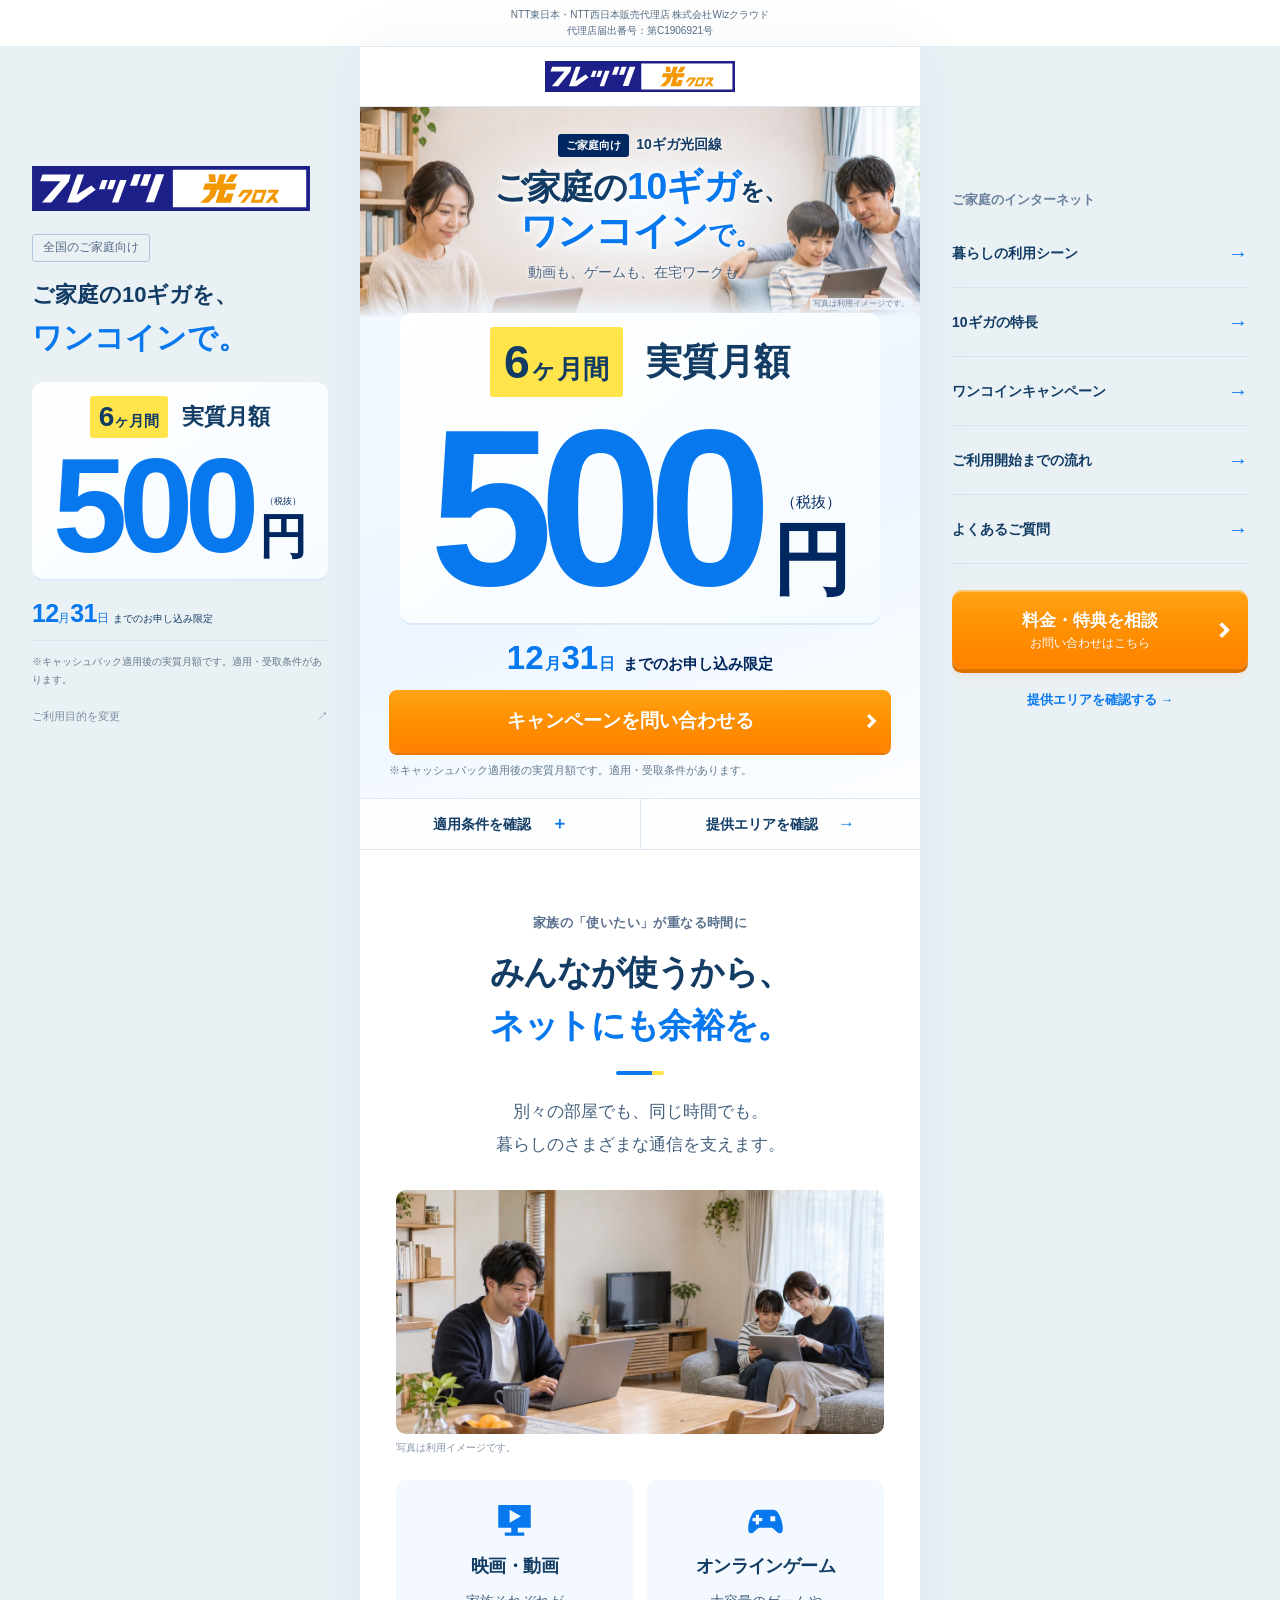
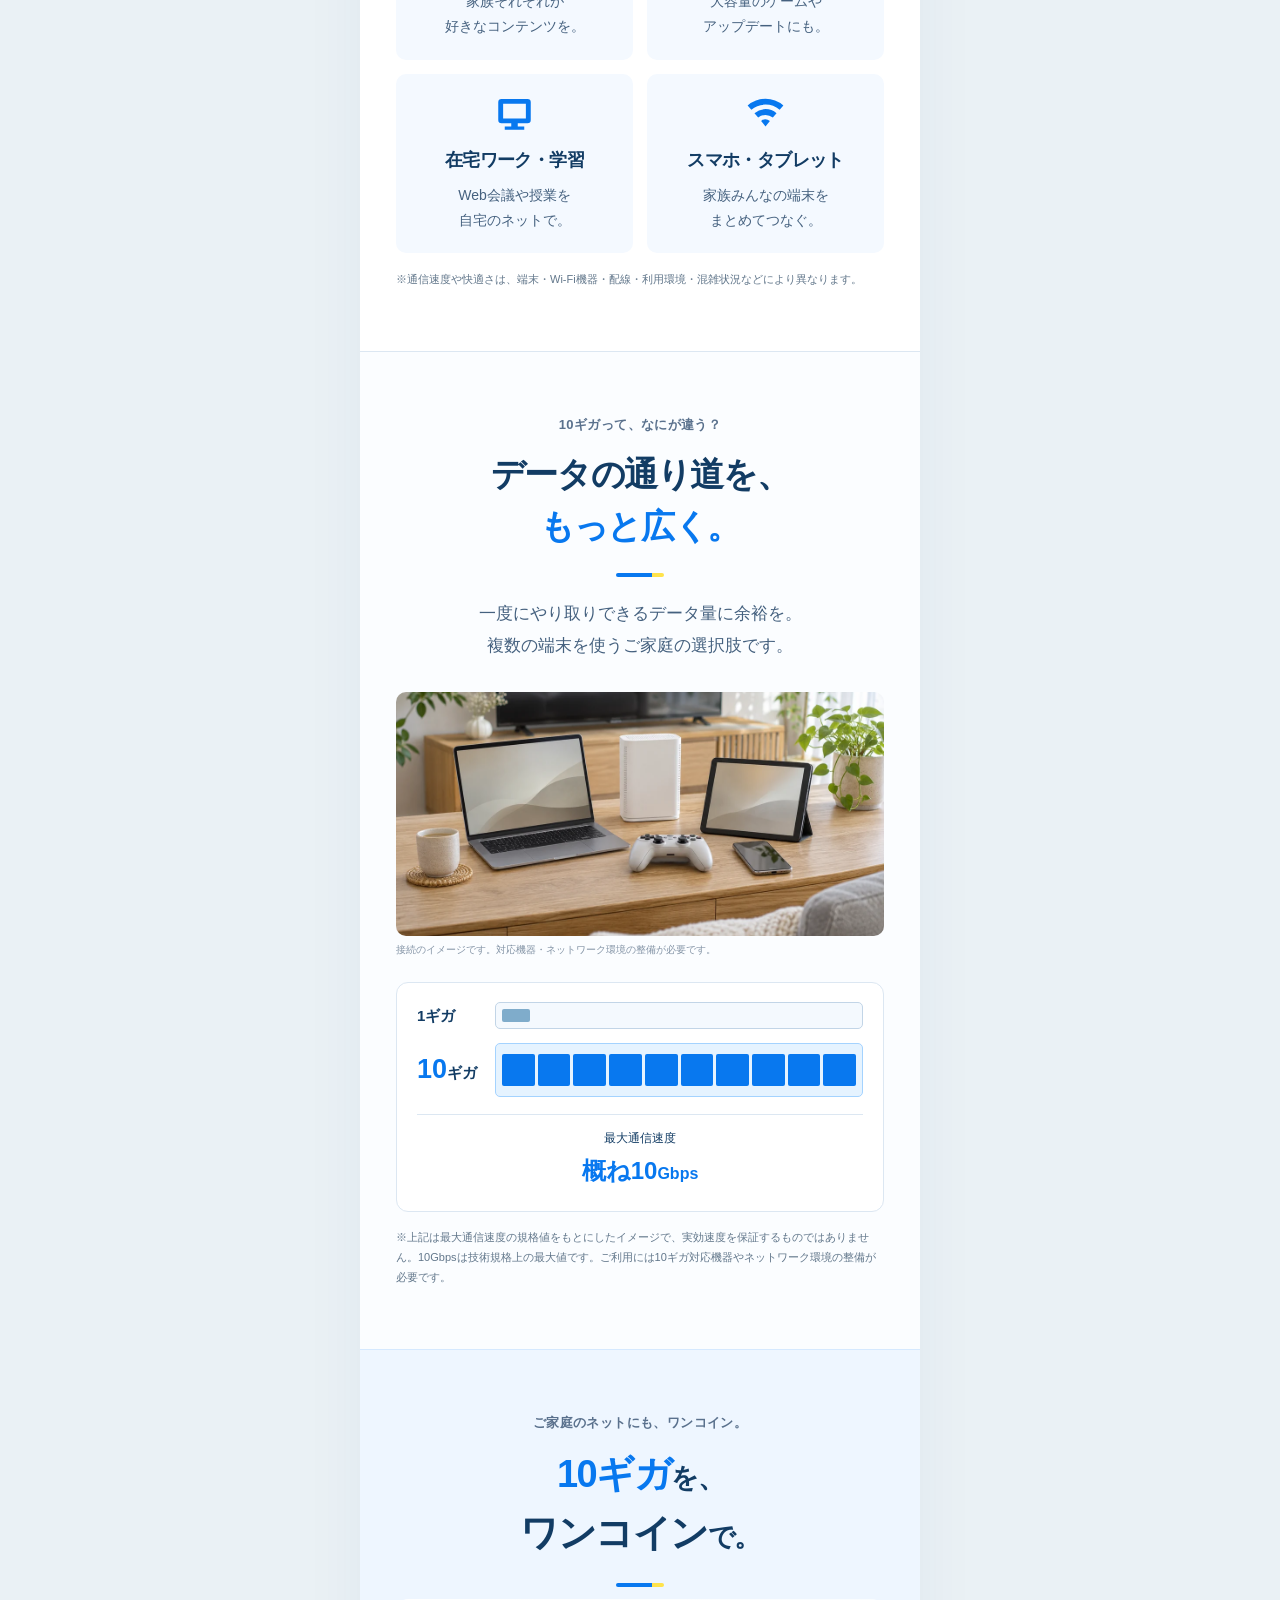
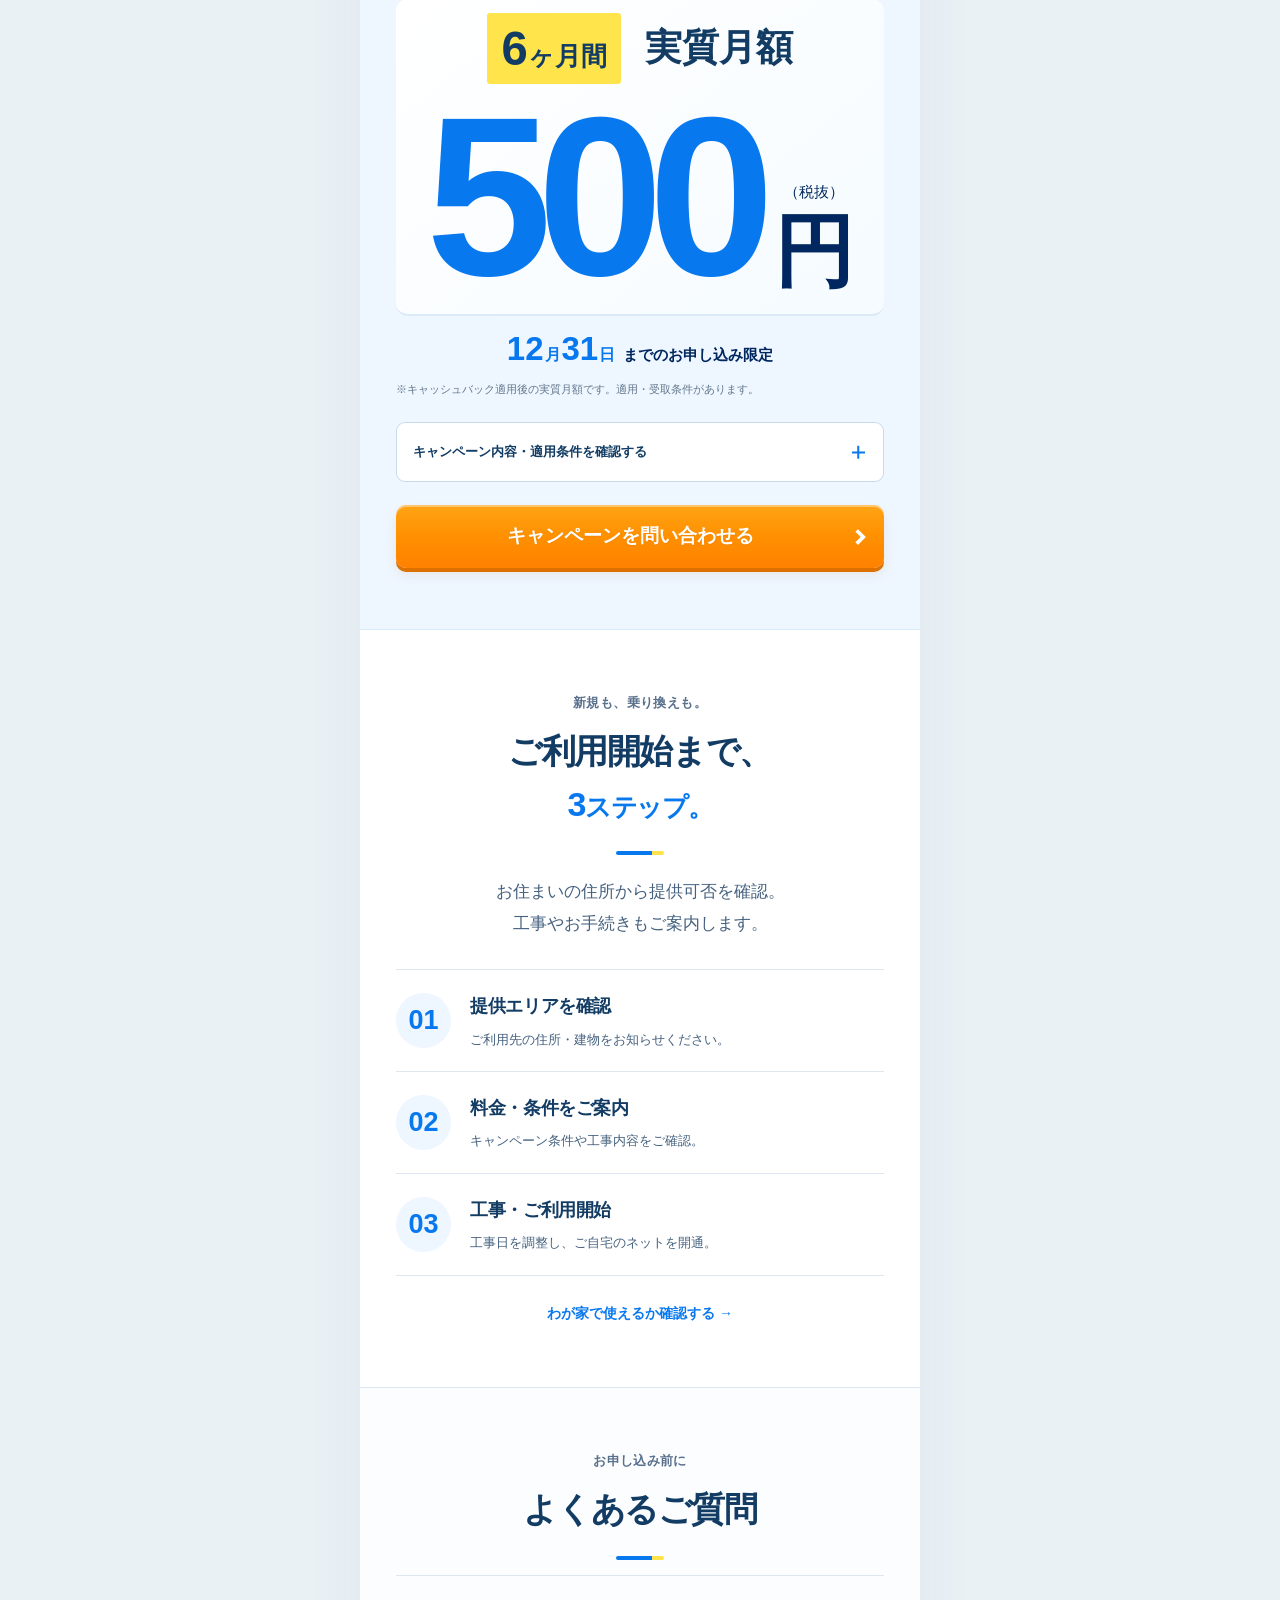
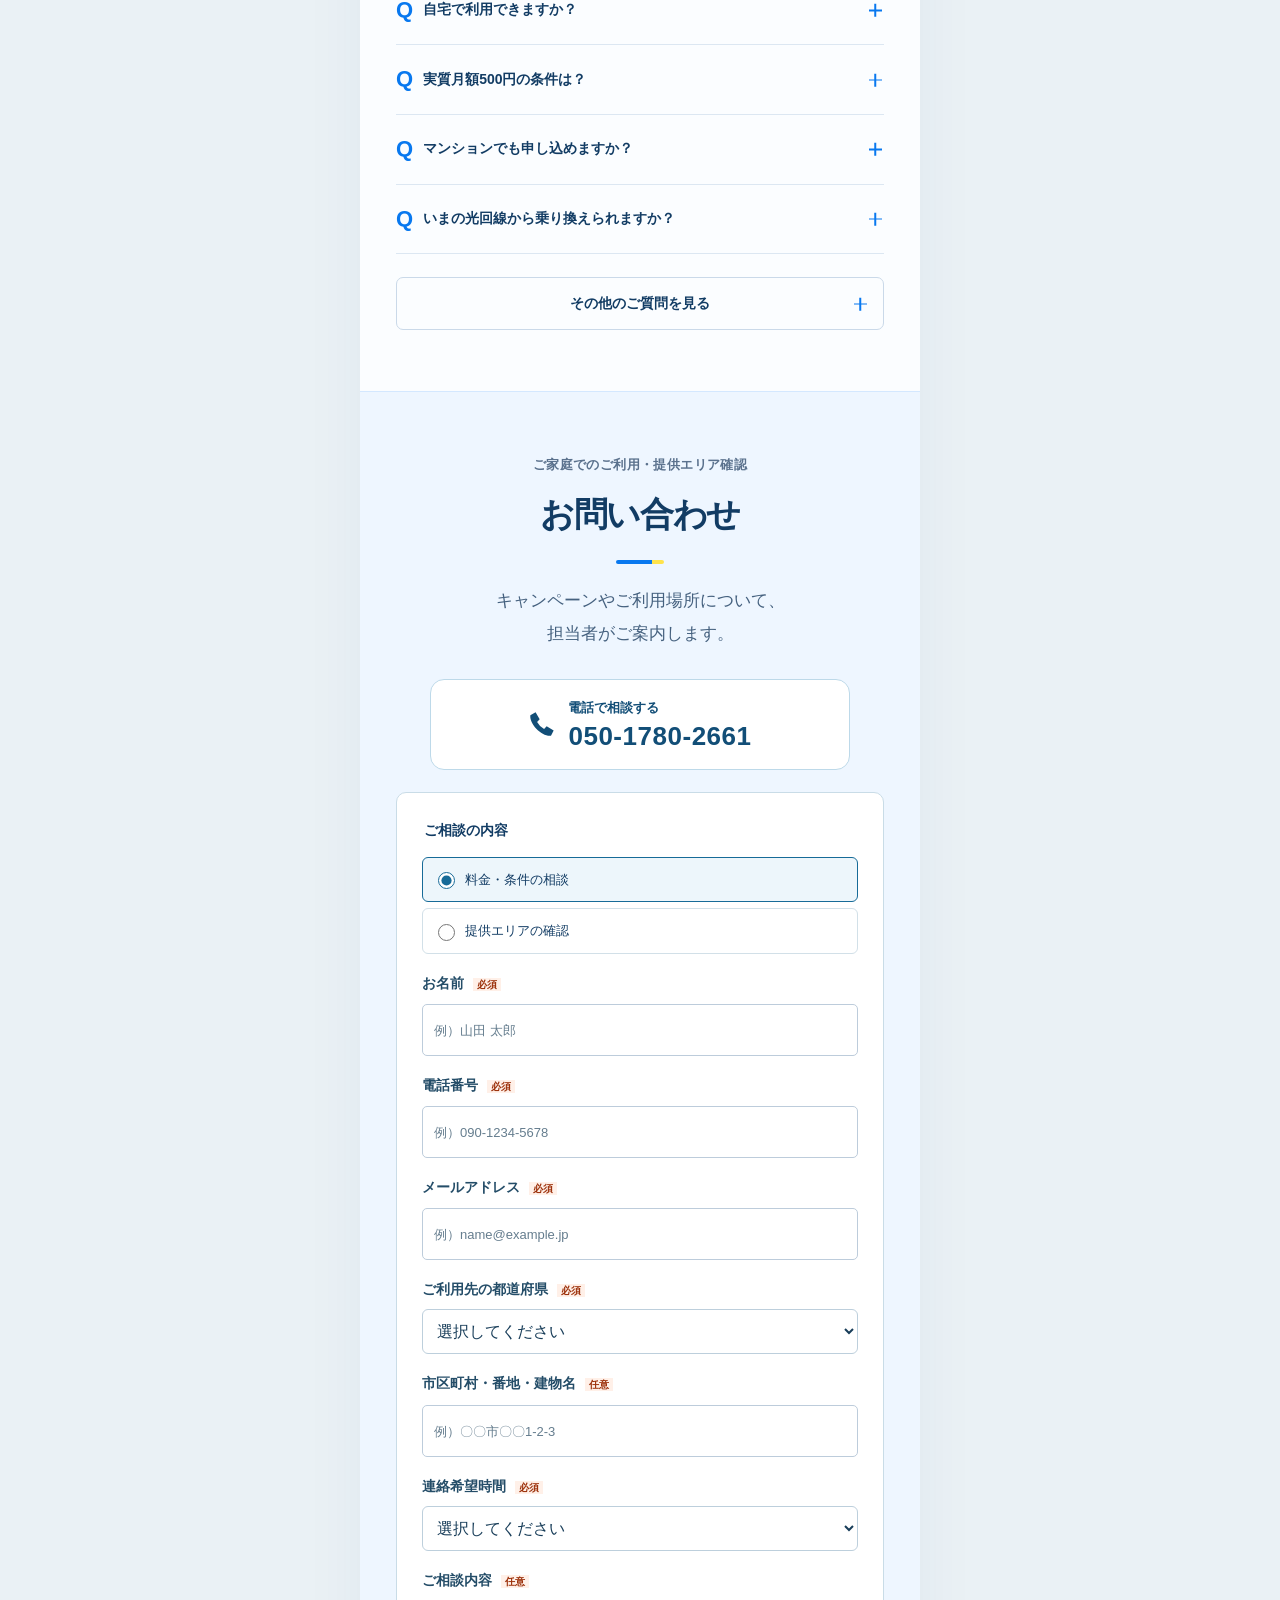
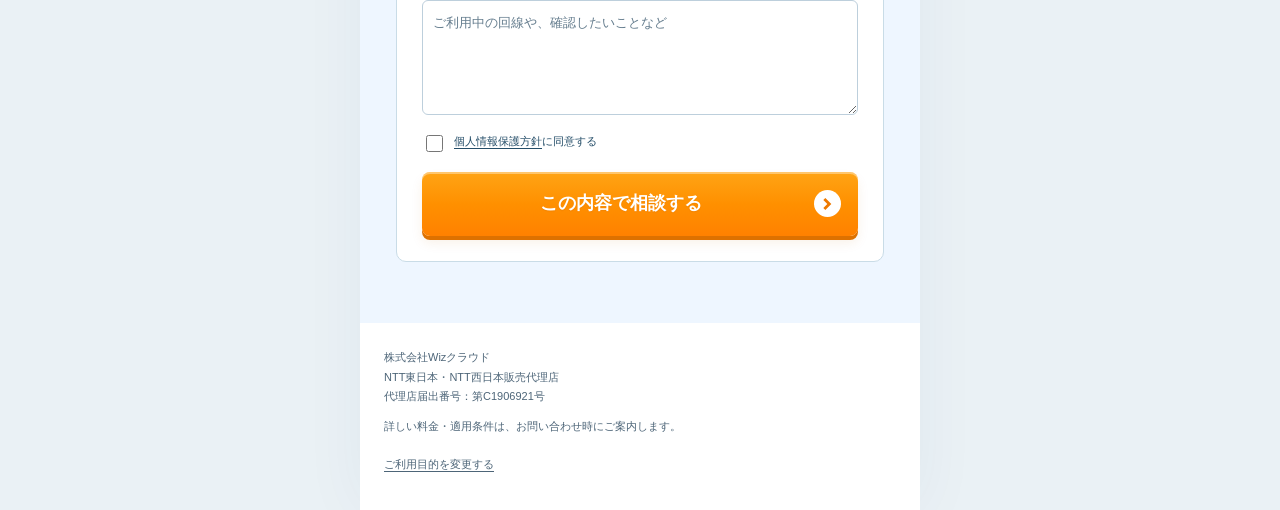
==== commit d93754e7: "Require preferred contact time on the household form" ====
--- a/household/index.html
+++ b/household/index.html
@@ -1,4 +1,4 @@
-<!doctype html><html lang="ja"><head><meta charset="utf-8"><meta name="viewport" content="width=device-width,initial-scale=1,viewport-fit=cover"><meta name="robots" content="index,follow"><title>フレッツ 光クロス｜ご家庭の10ギガ光回線・全国エリア相談</title><link rel="icon" href="../media-flets-preview-icon.svg"><link rel="stylesheet" href="/media-household.5cddbe95ac3f.css"><script src="../audience-config.js?v=20261116-release1" defer></script><script src="../lead-core.js?v=20261116-release1" defer></script><script src="../attribution.js?v=20261116-release1" defer></script><script src="../campaign-deadline.js?v=20261116-release1" defer></script><script src="../household/household.js?v=20261116-release1" defer></script><meta name="description" content="ご家庭向け10ギガ光回線、フレッツ 光クロスの全国エリア相談ページ。動画・ゲーム・在宅ワークの利用、住所・建物ごとの提供可否、新規導入・乗り換え、料金・キャンペーン条件をご案内する相談窓口です。"><meta property="og:title" content="フレッツ 光クロス｜ご家庭の10ギガ光回線・全国エリア相談"><meta property="og:description" content="ご家庭向け10ギガ光回線、フレッツ 光クロスの全国エリア相談ページ。動画・ゲーム・在宅ワークの利用、住所・建物ごとの提供可否、新規導入・乗り換え、料金・キャンペーン条件をご案内する相談窓口です。"><meta property="og:type" content="website"><script type="application/ld+json">{"@context":"https://schema.org","@graph":[{"@type":"Organization","@id":"https://oshigoto-hikari.com/#operator","name":"株式会社Wizクラウド","description":"NTT東日本・NTT西日本販売代理店","identifier":{"@type":"PropertyValue","propertyID":"代理店届出番号","value":"第C1906921号"},"url":"https://oshigoto-hikari.com/","telephone":"050-1780-2661"},{"@type":"WebPage","@id":"https://oshigoto-hikari.com/household/#webpage","name":"フレッツ 光クロス｜ご家庭の10ギガ光回線・全国エリア相談","description":"ご家庭向け10ギガ光回線、フレッツ 光クロスの全国エリア相談ページ。動画・ゲーム・在宅ワークの利用、住所・建物ごとの提供可否、新規導入・乗り換え、料金・キャンペーン条件をご案内する相談窓口です。","inLanguage":"ja","publisher":{"@id":"https://oshigoto-hikari.com/#operator"},"about":{"@type":"Thing","name":"フレッツ 光クロス"},"mainEntity":{"@id":"https://oshigoto-hikari.com/household/#consultation"},"url":"https://oshigoto-hikari.com/household/"},{"@type":"Service","@id":"https://oshigoto-hikari.com/household/#consultation","name":"フレッツ 光クロスのご家庭向け導入・乗り換え相談","serviceType":"光回線の導入・乗り換え相談、提供エリア・料金条件の案内","description":"フレッツ 光クロスの導入・乗り換え、住所・建物ごとの提供エリア、料金・キャンペーン条件を案内する販売代理店の相談窓口です。","provider":{"@id":"https://oshigoto-hikari.com/#operator"},"audience":{"@type":"Audience","audienceType":"個人・ご家庭"}}]}</script><link rel="canonical" href="https://oshigoto-hikari.com/household/"><meta property="og:url" content="https://oshigoto-hikari.com/household/"><meta property="og:locale" content="ja_JP"><link rel="stylesheet" href="/production.css?v=20261116"></head>
+<!doctype html><html lang="ja"><head><meta charset="utf-8"><meta name="viewport" content="width=device-width,initial-scale=1,viewport-fit=cover"><meta name="robots" content="index,follow"><title>フレッツ 光クロス｜ご家庭の10ギガ光回線・全国エリア相談</title><link rel="icon" href="../media-flets-preview-icon.svg"><link rel="stylesheet" href="/media-household.5cddbe95ac3f.css"><script src="../audience-config.js?v=20261116-release1" defer></script><script src="../lead-core.js?v=20261116-release1" defer></script><script src="../attribution.js?v=20261116-release1" defer></script><script src="../campaign-deadline.js?v=20261116-release1" defer></script><script src="../household/household.js?v=20261116-release1" defer></script><meta name="description" content="ご家庭向け10ギガ光回線、フレッツ 光クロスの全国エリア相談ページ。動画・ゲーム・在宅ワークの利用、住所・建物ごとの提供可否、新規導入・乗り換え、料金・キャンペーン条件をご案内する相談窓口です。"><meta property="og:title" content="フレッツ 光クロス｜ご家庭の10ギガ光回線"><meta property="og:description" content="動画・ゲーム・在宅ワークに。ご家庭の提供エリア、料金、新規導入・乗り換えをご相談ください。"><meta property="og:type" content="website"><script type="application/ld+json">{"@context":"https://schema.org","@graph":[{"@type":"Organization","@id":"https://oshigoto-hikari.com/#operator","name":"株式会社Wizクラウド","description":"NTT東日本・NTT西日本販売代理店","identifier":{"@type":"PropertyValue","propertyID":"代理店届出番号","value":"第C1906921号"},"url":"https://oshigoto-hikari.com/","telephone":"050-1780-2661"},{"@type":"WebPage","@id":"https://oshigoto-hikari.com/household/#webpage","name":"フレッツ 光クロス｜ご家庭の10ギガ光回線・全国エリア相談","description":"ご家庭向け10ギガ光回線、フレッツ 光クロスの全国エリア相談ページ。動画・ゲーム・在宅ワークの利用、住所・建物ごとの提供可否、新規導入・乗り換え、料金・キャンペーン条件をご案内する相談窓口です。","inLanguage":"ja","publisher":{"@id":"https://oshigoto-hikari.com/#operator"},"about":{"@type":"Thing","name":"フレッツ 光クロス"},"mainEntity":{"@id":"https://oshigoto-hikari.com/household/#consultation"},"url":"https://oshigoto-hikari.com/household/"},{"@type":"Service","@id":"https://oshigoto-hikari.com/household/#consultation","name":"フレッツ 光クロスのご家庭向け導入・乗り換え相談","serviceType":"光回線の導入・乗り換え相談、提供エリア・料金条件の案内","description":"フレッツ 光クロスの導入・乗り換え、住所・建物ごとの提供エリア、料金・キャンペーン条件を案内する販売代理店の相談窓口です。","provider":{"@id":"https://oshigoto-hikari.com/#operator"},"audience":{"@type":"Audience","audienceType":"個人・ご家庭"}}]}</script><link rel="canonical" href="https://oshigoto-hikari.com/household/"><meta property="og:url" content="https://oshigoto-hikari.com/household/"><meta property="og:locale" content="ja_JP"><link rel="stylesheet" href="/production.css?v=20261116"><meta property="og:site_name" content="フレッツ 光クロス｜株式会社Wizクラウド"><meta property="og:image" content="https://oshigoto-hikari.com/ogp-flets-cross-20261116.jpg"><meta property="og:image:secure_url" content="https://oshigoto-hikari.com/ogp-flets-cross-20261116.jpg"><meta property="og:image:type" content="image/jpeg"><meta property="og:image:width" content="1200"><meta property="og:image:height" content="630"><meta property="og:image:alt" content="フレッツ 光クロス。仕事も、暮らしも。10ギガ光回線へ。提供エリア・料金・乗り換えを相談。"><meta name="twitter:card" content="summary_large_image"><meta name="twitter:title" content="フレッツ 光クロス｜ご家庭の10ギガ光回線"><meta name="twitter:description" content="動画・ゲーム・在宅ワークに。ご家庭の提供エリア、料金、新規導入・乗り換えをご相談ください。"><meta name="twitter:image" content="https://oshigoto-hikari.com/ogp-flets-cross-20261116.jpg"><meta name="twitter:image:alt" content="フレッツ 光クロス。仕事も、暮らしも。10ギガ光回線へ。提供エリア・料金・乗り換えを相談。"></head>
 <body class="household-page heritage-household" data-campaign-route="nationwide" data-preview-mode="false"><div class="agency-notice"><span>NTT東日本・NTT西日本販売代理店 株式会社Wizクラウド</span><span>代理店届出番号：第C1906921号</span></div>
   <svg class="svg-definitions" aria-hidden="true"><defs><symbol id="arrow" viewBox="0 0 24 24"><path d="m8 3 9 9-9 9-3-3 6-6-6-6z"/></symbol><symbol id="work" viewBox="0 0 24 24"><path fill-rule="evenodd" d="M4 3h16a2 2 0 0 1 2 2v11a2 2 0 0 1-2 2h-6v2h4v2H6v-2h4v-2H4a2 2 0 0 1-2-2V5a2 2 0 0 1 2-2Zm1 3v9h14V6H5Z"/></symbol><symbol id="wifi" viewBox="0 0 24 24"><path d="M1 7a17 17 0 0 1 22 0l-2.3 2.7a13.5 13.5 0 0 0-17.4 0L1 7Zm4.2 4.8a10.5 10.5 0 0 1 13.6 0l-2.3 2.7a7 7 0 0 0-9 0l-2.3-2.7Zm4.1 4.8a4.2 4.2 0 0 1 5.4 0L12 20l-2.7-3.4Z"/></symbol><symbol id="check" viewBox="0 0 24 24"><path d="m9 16-5-5-3 3 8 8L23 6l-3-3L9 16Z"/></symbol><symbol id="play" viewBox="0 0 24 24"><path fill-rule="evenodd" d="M2 3h20v14h-8v3h4v2H6v-2h4v-3H2V3Zm7 3v8l7-4-7-4Z"/></symbol><symbol id="game" viewBox="0 0 24 24"><path fill-rule="evenodd" d="M7 6h10c4 0 7 12 5 14-2 2-5-3-6-3H8c-1 0-4 5-6 3C0 18 3 6 7 6Zm-1 3v2H4v2h2v2h2v-2h2v-2H8V9H6Zm9 1v3h3v-3h-3Z"/></symbol></defs></svg>
 
@@ -85,7 +85,7 @@
 
     <section class="section inquiry-section" id="inquiry" aria-labelledby="inquiry-heading">
       <div class="section-heading"><p class="eyebrow">ご家庭でのご利用・提供エリア確認</p><h2 id="inquiry-heading">お問い合わせ</h2><p>キャンペーンやご利用場所について、<br>担当者がご案内します。</p></div>
-      <a class="production-phone" href="tel:05017802661"><svg viewBox="0 0 24 24" aria-hidden="true"><path d="M6.5 2 2 4.4C1 12.1 12.1 23 19.7 22l2.3-4.5-6-3.5-2.2 2.2a15 15 0 0 1-6-6L10 8 6.5 2Z"/></svg><span><small>電話で相談する</small><strong>050-1780-2661</strong></span></a><form data-webhook="https://hooks.zapier.com/hooks/catch/12525485/4hcni68/" id="household-form" class="home-form" action="#inquiry" method="post"><fieldset><legend>ご相談の内容</legend><label class="home-radio"><input type="radio" name="inquiryType" value="consultation" checked>料金・条件の相談</label><label class="home-radio"><input type="radio" name="inquiryType" value="area">提供エリアの確認</label></fieldset><label>お名前 <small>必須</small><input name="name" autocomplete="name" placeholder="例）山田 太郎" maxlength="100" required></label><label>電話番号 <small>必須</small><input name="phone" type="tel" autocomplete="tel" placeholder="例）090-1234-5678" maxlength="25" required></label><label>メールアドレス <small>必須</small><input name="email" type="email" autocomplete="email" placeholder="例）name@example.jp" maxlength="200" required></label><label>ご利用先の都道府県 <small>必須</small><select name="prefecture" autocomplete="address-level1" required><option value="">選択してください</option></select></label><label>市区町村・番地・建物名 <small id="address-requirement">任意</small><input name="address" autocomplete="street-address" placeholder="例）〇〇市〇〇1-2-3" maxlength="300"></label><label>ご相談内容 <small>任意</small><textarea name="message" rows="3" maxlength="2000" placeholder="ご利用中の回線や、確認したいことなど"></textarea></label><label class="home-privacy"><input type="checkbox" name="privacyConsent" required><span><a href="https://012grp.co.jp/policy" target="_blank" rel="noopener">個人情報保護方針</a>に同意する</span></label><p class="form-status" role="status" aria-live="polite"></p><button type="submit" class="home-primary"><strong>この内容で相談する</strong><span class="home-arrow" aria-hidden="true"><svg class="home-icon" viewBox="0 0 24 24" fill="currentColor" aria-hidden="true"><path d="m8 3 9 9-9 9-3-3 6-6-6-6z"/></svg></span></button><noscript><p>お問い合わせフォームをご利用になるにはJavaScriptを有効にしてください。お電話でもご相談いただけます：050-1780-2661</p><style>form button[type=submit]{display:none!important}</style></noscript></form><div class="home-complete" hidden tabindex="-1"><h3>お問い合わせを送信しました。</h3><p>担当者からの連絡をお待ちください。</p></div>
+      <a class="production-phone" href="tel:05017802661"><svg viewBox="0 0 24 24" aria-hidden="true"><path d="M6.5 2 2 4.4C1 12.1 12.1 23 19.7 22l2.3-4.5-6-3.5-2.2 2.2a15 15 0 0 1-6-6L10 8 6.5 2Z"/></svg><span><small>電話で相談する</small><strong>050-1780-2661</strong></span></a><form data-webhook="https://hooks.zapier.com/hooks/catch/12525485/4hcni68/" id="household-form" class="home-form" action="#inquiry" method="post"><fieldset><legend>ご相談の内容</legend><label class="home-radio"><input type="radio" name="inquiryType" value="consultation" checked>料金・条件の相談</label><label class="home-radio"><input type="radio" name="inquiryType" value="area">提供エリアの確認</label></fieldset><label>お名前 <small>必須</small><input name="name" autocomplete="name" placeholder="例）山田 太郎" maxlength="100" required></label><label>電話番号 <small>必須</small><input name="phone" type="tel" autocomplete="tel" placeholder="例）090-1234-5678" maxlength="25" required></label><label>メールアドレス <small>必須</small><input name="email" type="email" autocomplete="email" placeholder="例）name@example.jp" maxlength="200" required></label><label>ご利用先の都道府県 <small>必須</small><select name="prefecture" autocomplete="address-level1" required><option value="">選択してください</option></select></label><label>市区町村・番地・建物名 <small id="address-requirement">任意</small><input name="address" autocomplete="street-address" placeholder="例）〇〇市〇〇1-2-3" maxlength="300"></label><label for="contact-time">連絡希望時間 <small>必須</small><select id="contact-time" name="contactTime" required><option value="">選択してください</option><option value="9〜11時">9〜11時</option><option value="11〜13時">11〜13時</option><option value="13〜15時">13〜15時</option><option value="15〜17時">15〜17時</option><option value="17〜19時">17〜19時</option></select></label><label>ご相談内容 <small>任意</small><textarea name="message" rows="3" maxlength="2000" placeholder="ご利用中の回線や、確認したいことなど"></textarea></label><label class="home-privacy"><input type="checkbox" name="privacyConsent" required><span><a href="https://012grp.co.jp/policy" target="_blank" rel="noopener">個人情報保護方針</a>に同意する</span></label><p class="form-status" role="status" aria-live="polite"></p><button type="submit" class="home-primary"><strong>この内容で相談する</strong><span class="home-arrow" aria-hidden="true"><svg class="home-icon" viewBox="0 0 24 24" fill="currentColor" aria-hidden="true"><path d="m8 3 9 9-9 9-3-3 6-6-6-6z"/></svg></span></button><noscript><p>お問い合わせフォームをご利用になるにはJavaScriptを有効にしてください。お電話でもご相談いただけます：050-1780-2661</p><style>form button[type=submit]{display:none!important}</style></noscript></form><div class="home-complete" hidden tabindex="-1"><h3>お問い合わせを送信しました。</h3><p>担当者からの連絡をお待ちください。</p></div>
     </section>
     <footer class="home-footer" id="reception-info"><p>株式会社Wizクラウド<br>NTT東日本・NTT西日本販売代理店<br>代理店届出番号：第C1906921号</p><p>詳しい料金・適用条件は、お問い合わせ時にご案内します。</p><a href="../?choose=1" data-change-purpose>ご利用目的を変更する</a></footer>
   </main>
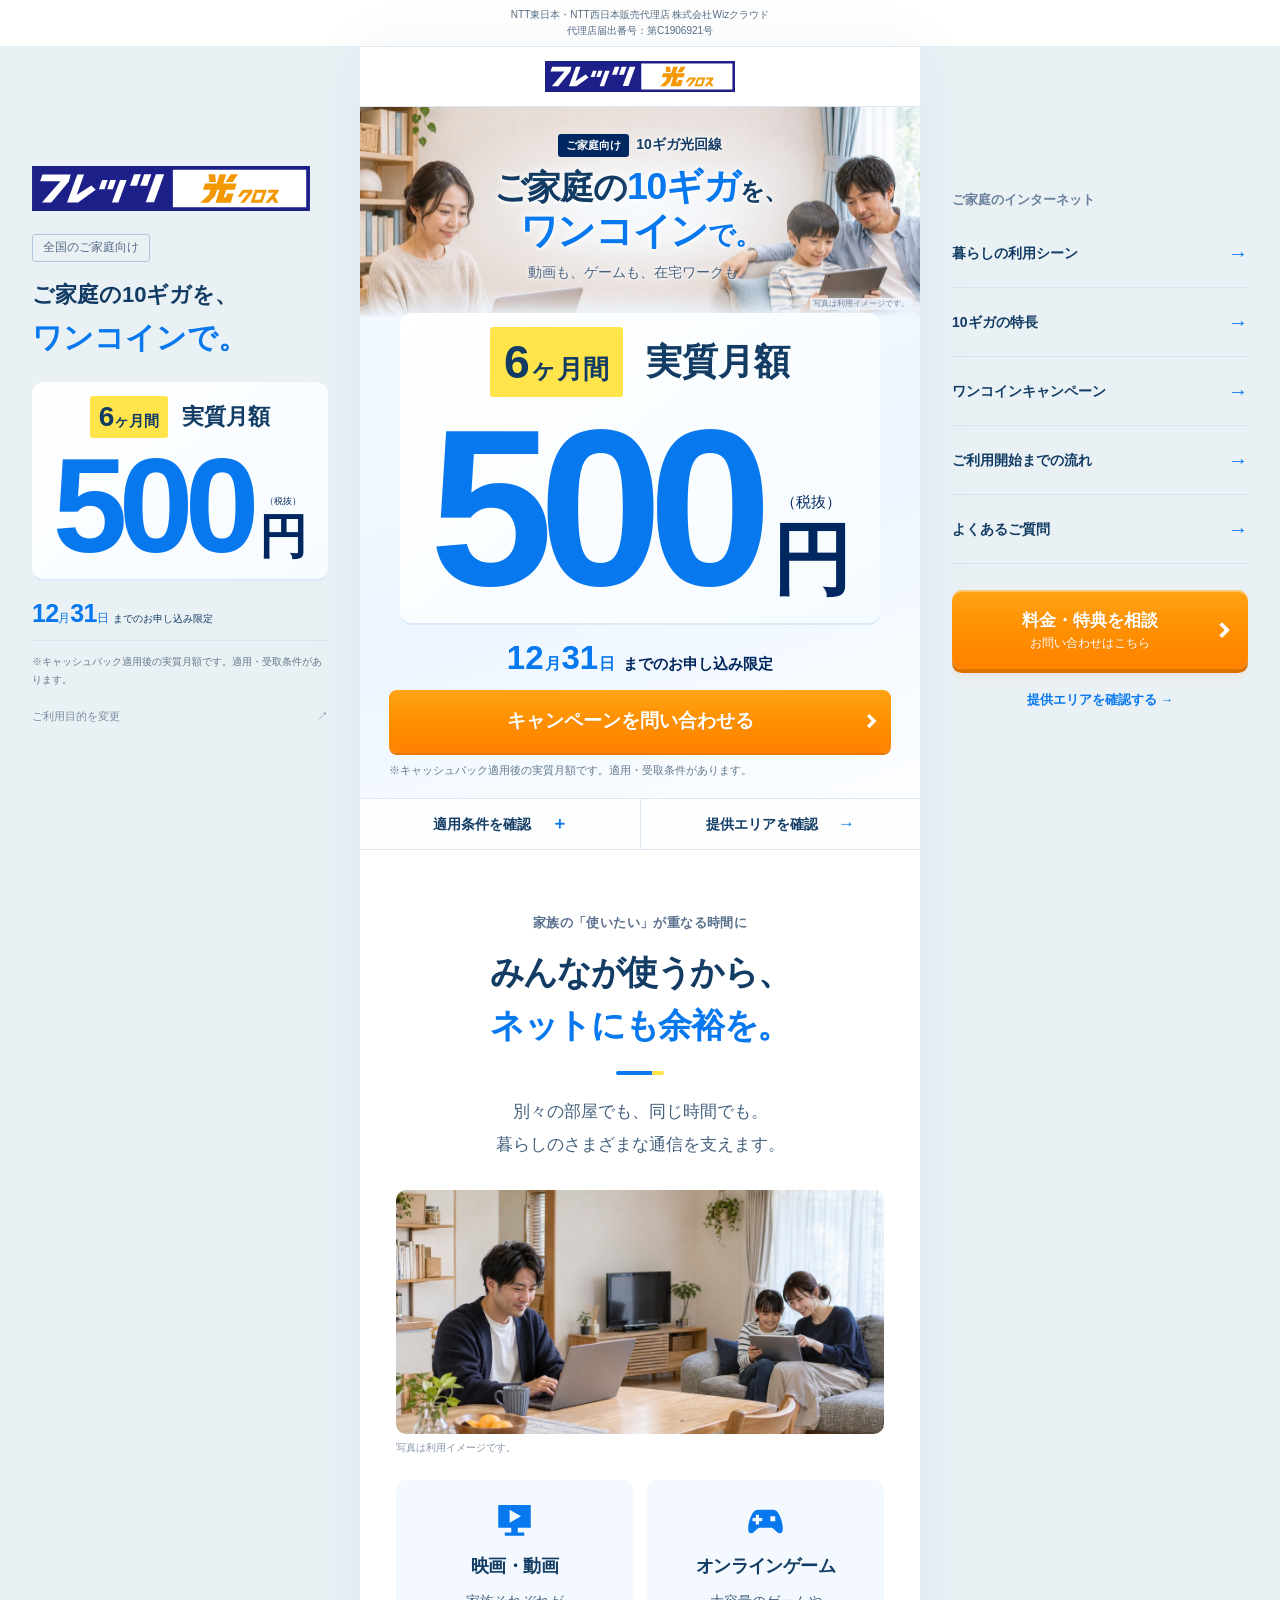
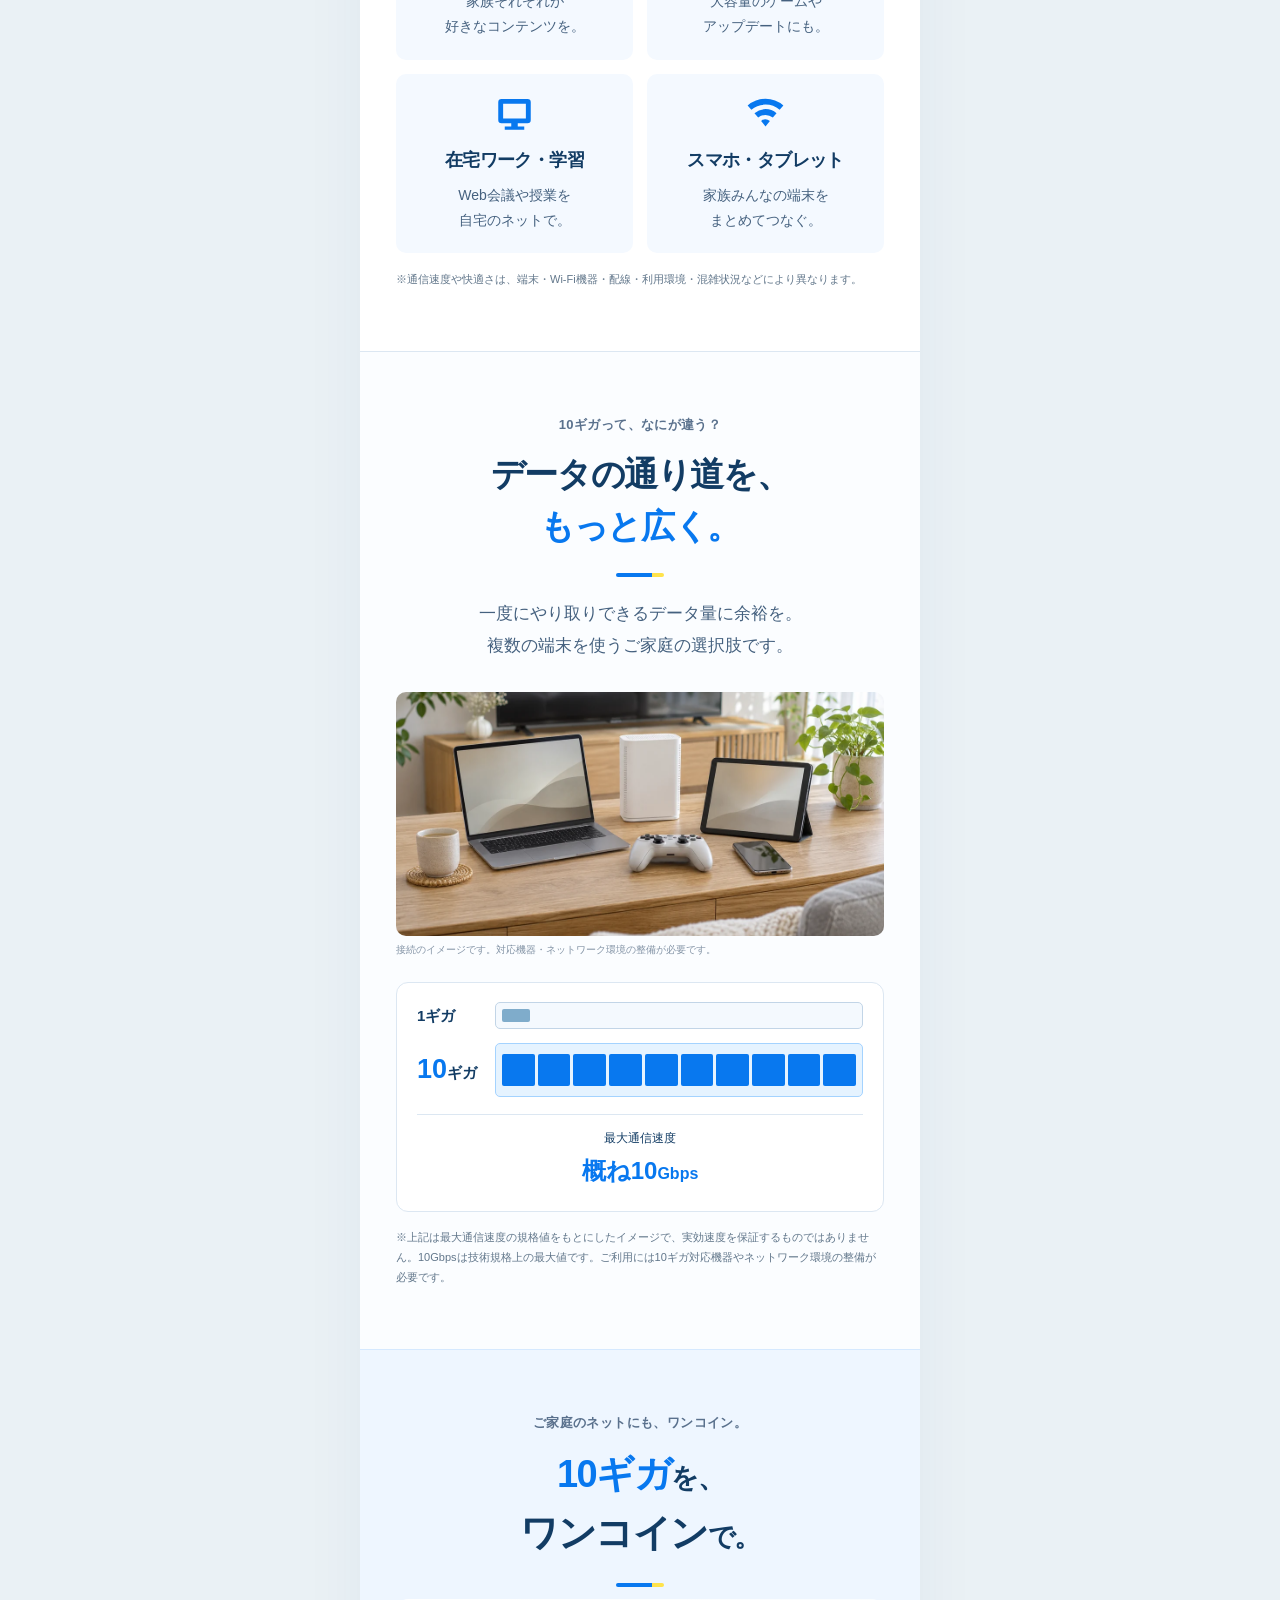
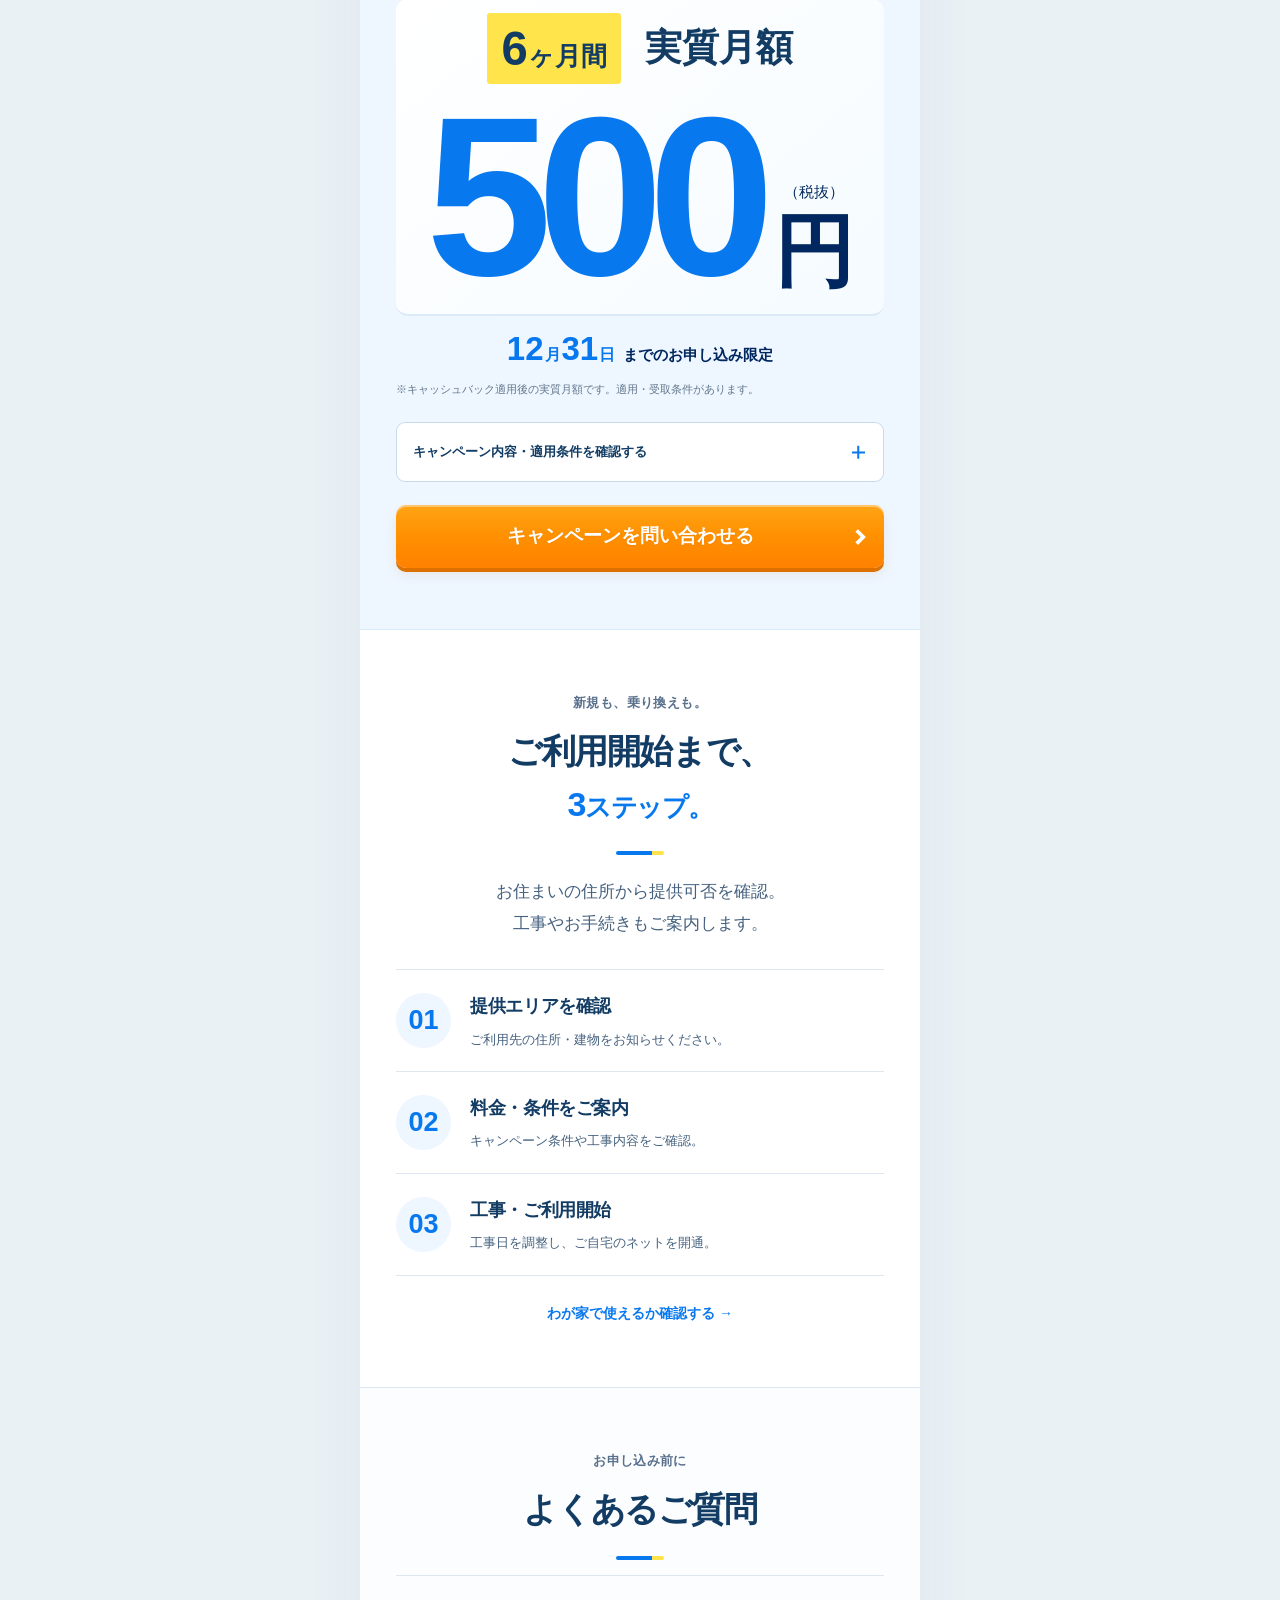
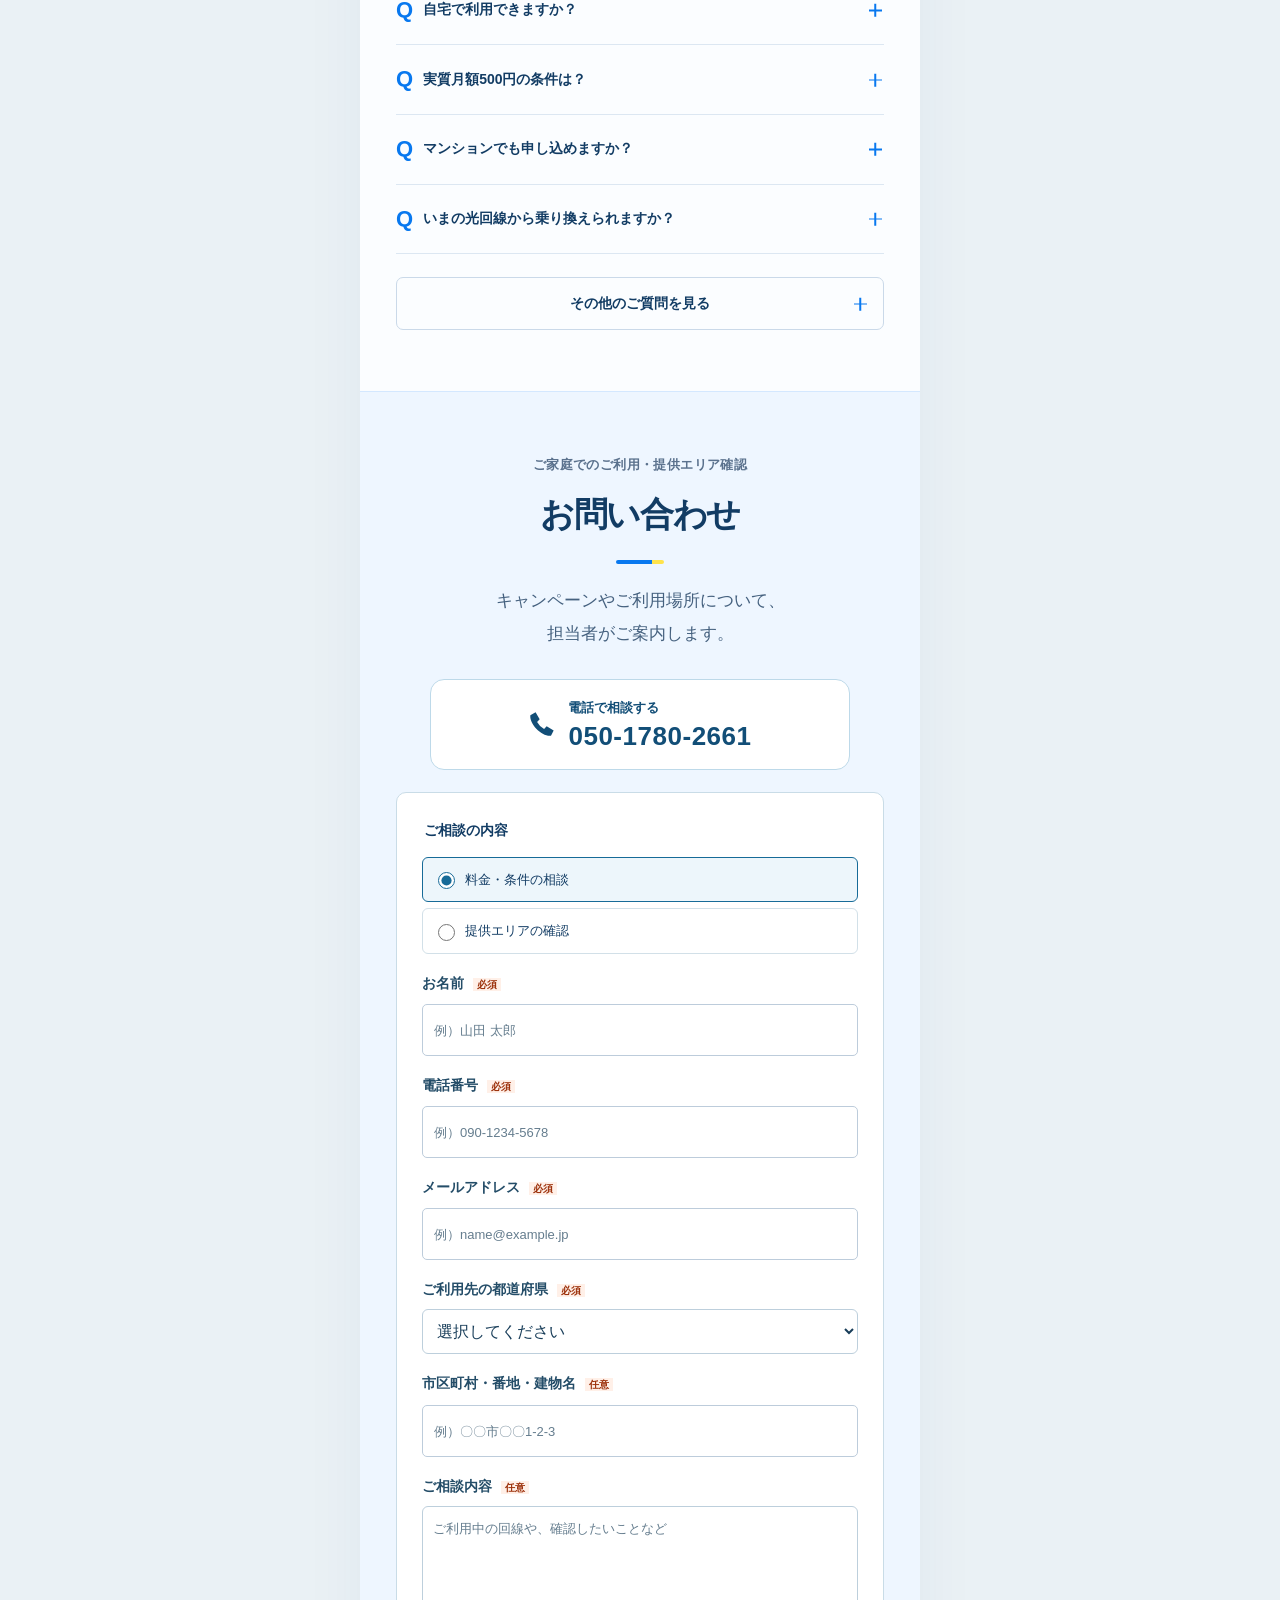
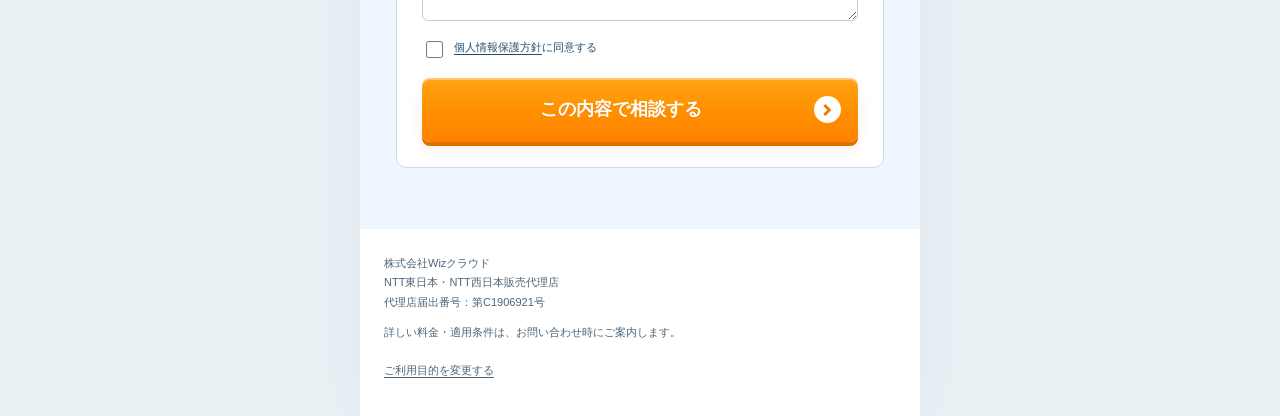
==== commit 9b668ce2: "Remove preferred contact time from the nationwide household form" ====
--- a/household/index.html
+++ b/household/index.html
@@ -85,7 +85,7 @@
 
     <section class="section inquiry-section" id="inquiry" aria-labelledby="inquiry-heading">
       <div class="section-heading"><p class="eyebrow">ご家庭でのご利用・提供エリア確認</p><h2 id="inquiry-heading">お問い合わせ</h2><p>キャンペーンやご利用場所について、<br>担当者がご案内します。</p></div>
-      <a class="production-phone" href="tel:05017802661"><svg viewBox="0 0 24 24" aria-hidden="true"><path d="M6.5 2 2 4.4C1 12.1 12.1 23 19.7 22l2.3-4.5-6-3.5-2.2 2.2a15 15 0 0 1-6-6L10 8 6.5 2Z"/></svg><span><small>電話で相談する</small><strong>050-1780-2661</strong></span></a><form data-webhook="https://hooks.zapier.com/hooks/catch/12525485/4hcni68/" id="household-form" class="home-form" action="#inquiry" method="post"><fieldset><legend>ご相談の内容</legend><label class="home-radio"><input type="radio" name="inquiryType" value="consultation" checked>料金・条件の相談</label><label class="home-radio"><input type="radio" name="inquiryType" value="area">提供エリアの確認</label></fieldset><label>お名前 <small>必須</small><input name="name" autocomplete="name" placeholder="例）山田 太郎" maxlength="100" required></label><label>電話番号 <small>必須</small><input name="phone" type="tel" autocomplete="tel" placeholder="例）090-1234-5678" maxlength="25" required></label><label>メールアドレス <small>必須</small><input name="email" type="email" autocomplete="email" placeholder="例）name@example.jp" maxlength="200" required></label><label>ご利用先の都道府県 <small>必須</small><select name="prefecture" autocomplete="address-level1" required><option value="">選択してください</option></select></label><label>市区町村・番地・建物名 <small id="address-requirement">任意</small><input name="address" autocomplete="street-address" placeholder="例）〇〇市〇〇1-2-3" maxlength="300"></label><label for="contact-time">連絡希望時間 <small>必須</small><select id="contact-time" name="contactTime" required><option value="">選択してください</option><option value="9〜11時">9〜11時</option><option value="11〜13時">11〜13時</option><option value="13〜15時">13〜15時</option><option value="15〜17時">15〜17時</option><option value="17〜19時">17〜19時</option></select></label><label>ご相談内容 <small>任意</small><textarea name="message" rows="3" maxlength="2000" placeholder="ご利用中の回線や、確認したいことなど"></textarea></label><label class="home-privacy"><input type="checkbox" name="privacyConsent" required><span><a href="https://012grp.co.jp/policy" target="_blank" rel="noopener">個人情報保護方針</a>に同意する</span></label><p class="form-status" role="status" aria-live="polite"></p><button type="submit" class="home-primary"><strong>この内容で相談する</strong><span class="home-arrow" aria-hidden="true"><svg class="home-icon" viewBox="0 0 24 24" fill="currentColor" aria-hidden="true"><path d="m8 3 9 9-9 9-3-3 6-6-6-6z"/></svg></span></button><noscript><p>お問い合わせフォームをご利用になるにはJavaScriptを有効にしてください。お電話でもご相談いただけます：050-1780-2661</p><style>form button[type=submit]{display:none!important}</style></noscript></form><div class="home-complete" hidden tabindex="-1"><h3>お問い合わせを送信しました。</h3><p>担当者からの連絡をお待ちください。</p></div>
+      <a class="production-phone" href="tel:05017802661"><svg viewBox="0 0 24 24" aria-hidden="true"><path d="M6.5 2 2 4.4C1 12.1 12.1 23 19.7 22l2.3-4.5-6-3.5-2.2 2.2a15 15 0 0 1-6-6L10 8 6.5 2Z"/></svg><span><small>電話で相談する</small><strong>050-1780-2661</strong></span></a><form data-webhook="https://hooks.zapier.com/hooks/catch/12525485/4hcni68/" id="household-form" class="home-form" action="#inquiry" method="post"><fieldset><legend>ご相談の内容</legend><label class="home-radio"><input type="radio" name="inquiryType" value="consultation" checked>料金・条件の相談</label><label class="home-radio"><input type="radio" name="inquiryType" value="area">提供エリアの確認</label></fieldset><label>お名前 <small>必須</small><input name="name" autocomplete="name" placeholder="例）山田 太郎" maxlength="100" required></label><label>電話番号 <small>必須</small><input name="phone" type="tel" autocomplete="tel" placeholder="例）090-1234-5678" maxlength="25" required></label><label>メールアドレス <small>必須</small><input name="email" type="email" autocomplete="email" placeholder="例）name@example.jp" maxlength="200" required></label><label>ご利用先の都道府県 <small>必須</small><select name="prefecture" autocomplete="address-level1" required><option value="">選択してください</option></select></label><label>市区町村・番地・建物名 <small id="address-requirement">任意</small><input name="address" autocomplete="street-address" placeholder="例）〇〇市〇〇1-2-3" maxlength="300"></label><label>ご相談内容 <small>任意</small><textarea name="message" rows="3" maxlength="2000" placeholder="ご利用中の回線や、確認したいことなど"></textarea></label><label class="home-privacy"><input type="checkbox" name="privacyConsent" required><span><a href="https://012grp.co.jp/policy" target="_blank" rel="noopener">個人情報保護方針</a>に同意する</span></label><p class="form-status" role="status" aria-live="polite"></p><button type="submit" class="home-primary"><strong>この内容で相談する</strong><span class="home-arrow" aria-hidden="true"><svg class="home-icon" viewBox="0 0 24 24" fill="currentColor" aria-hidden="true"><path d="m8 3 9 9-9 9-3-3 6-6-6-6z"/></svg></span></button><noscript><p>お問い合わせフォームをご利用になるにはJavaScriptを有効にしてください。お電話でもご相談いただけます：050-1780-2661</p><style>form button[type=submit]{display:none!important}</style></noscript></form><div class="home-complete" hidden tabindex="-1"><h3>お問い合わせを送信しました。</h3><p>担当者からの連絡をお待ちください。</p></div>
     </section>
     <footer class="home-footer" id="reception-info"><p>株式会社Wizクラウド<br>NTT東日本・NTT西日本販売代理店<br>代理店届出番号：第C1906921号</p><p>詳しい料金・適用条件は、お問い合わせ時にご案内します。</p><a href="../?choose=1" data-change-purpose>ご利用目的を変更する</a></footer>
   </main>
